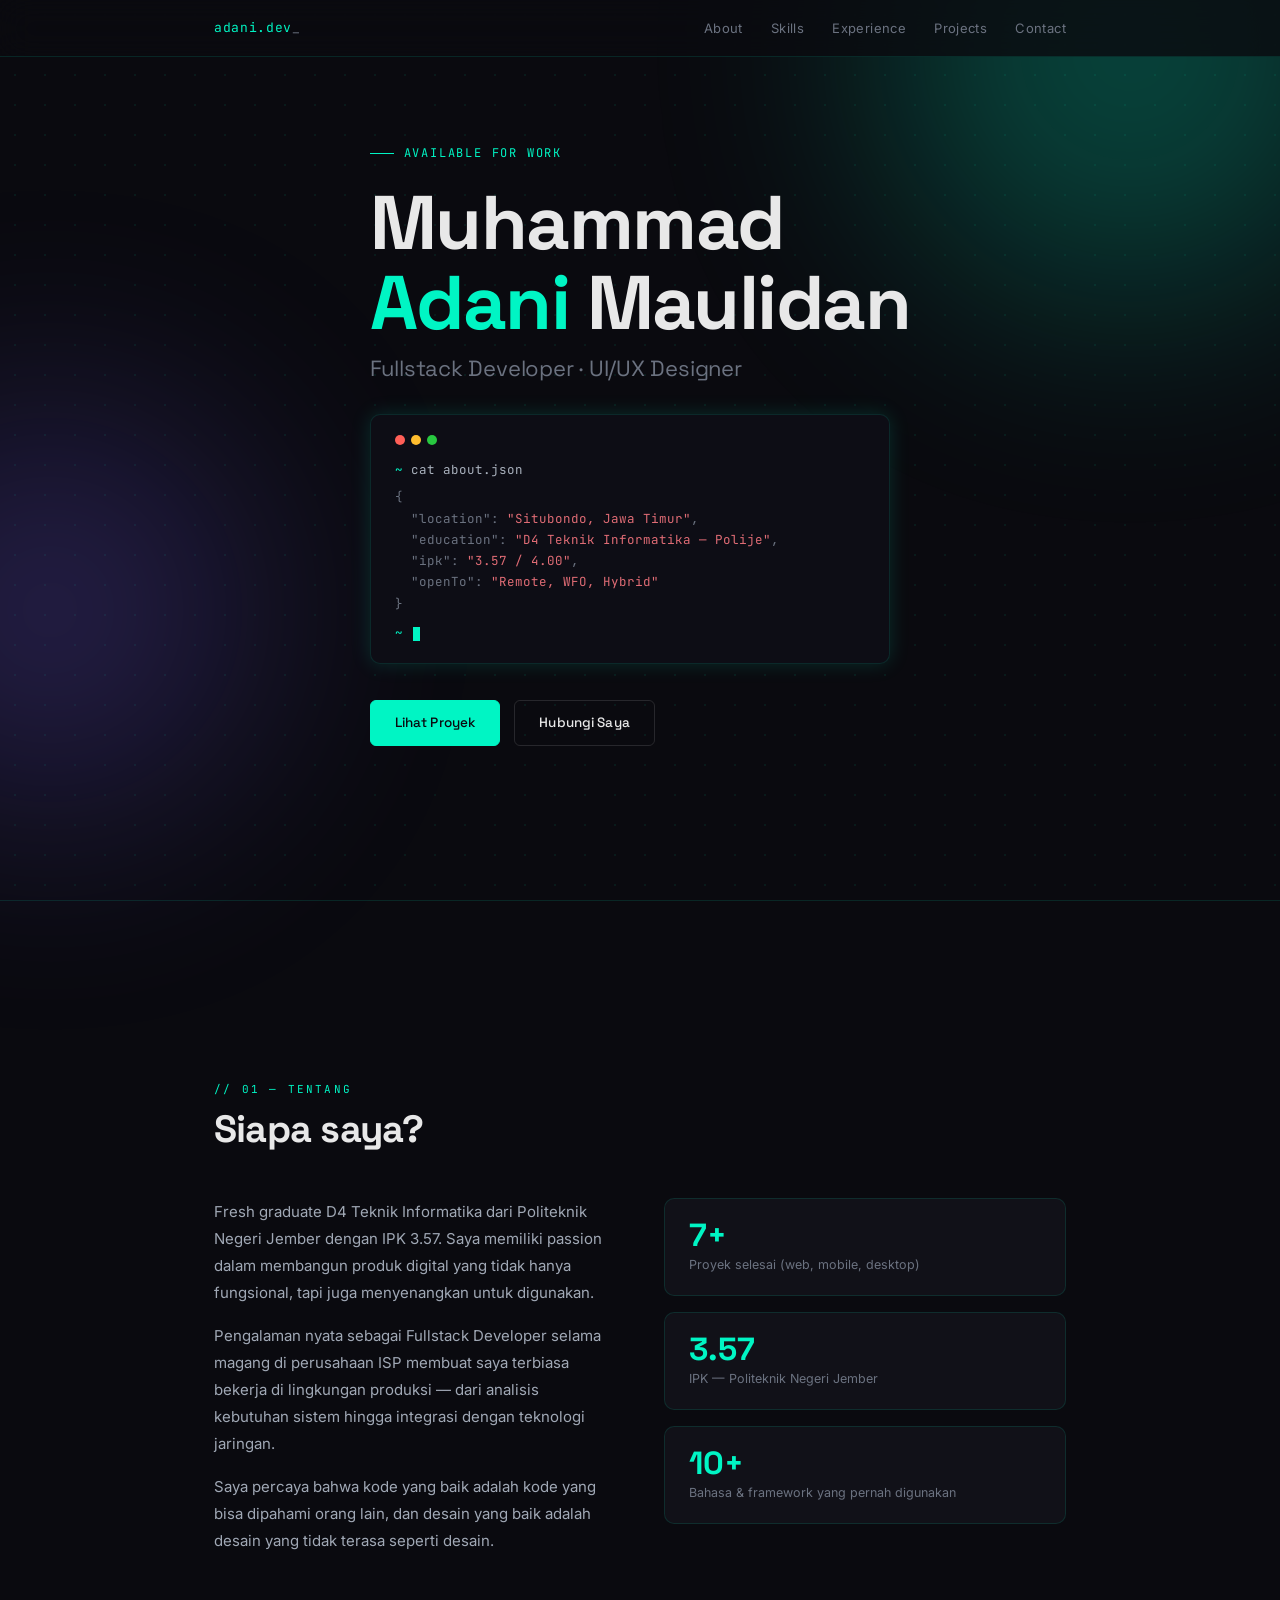
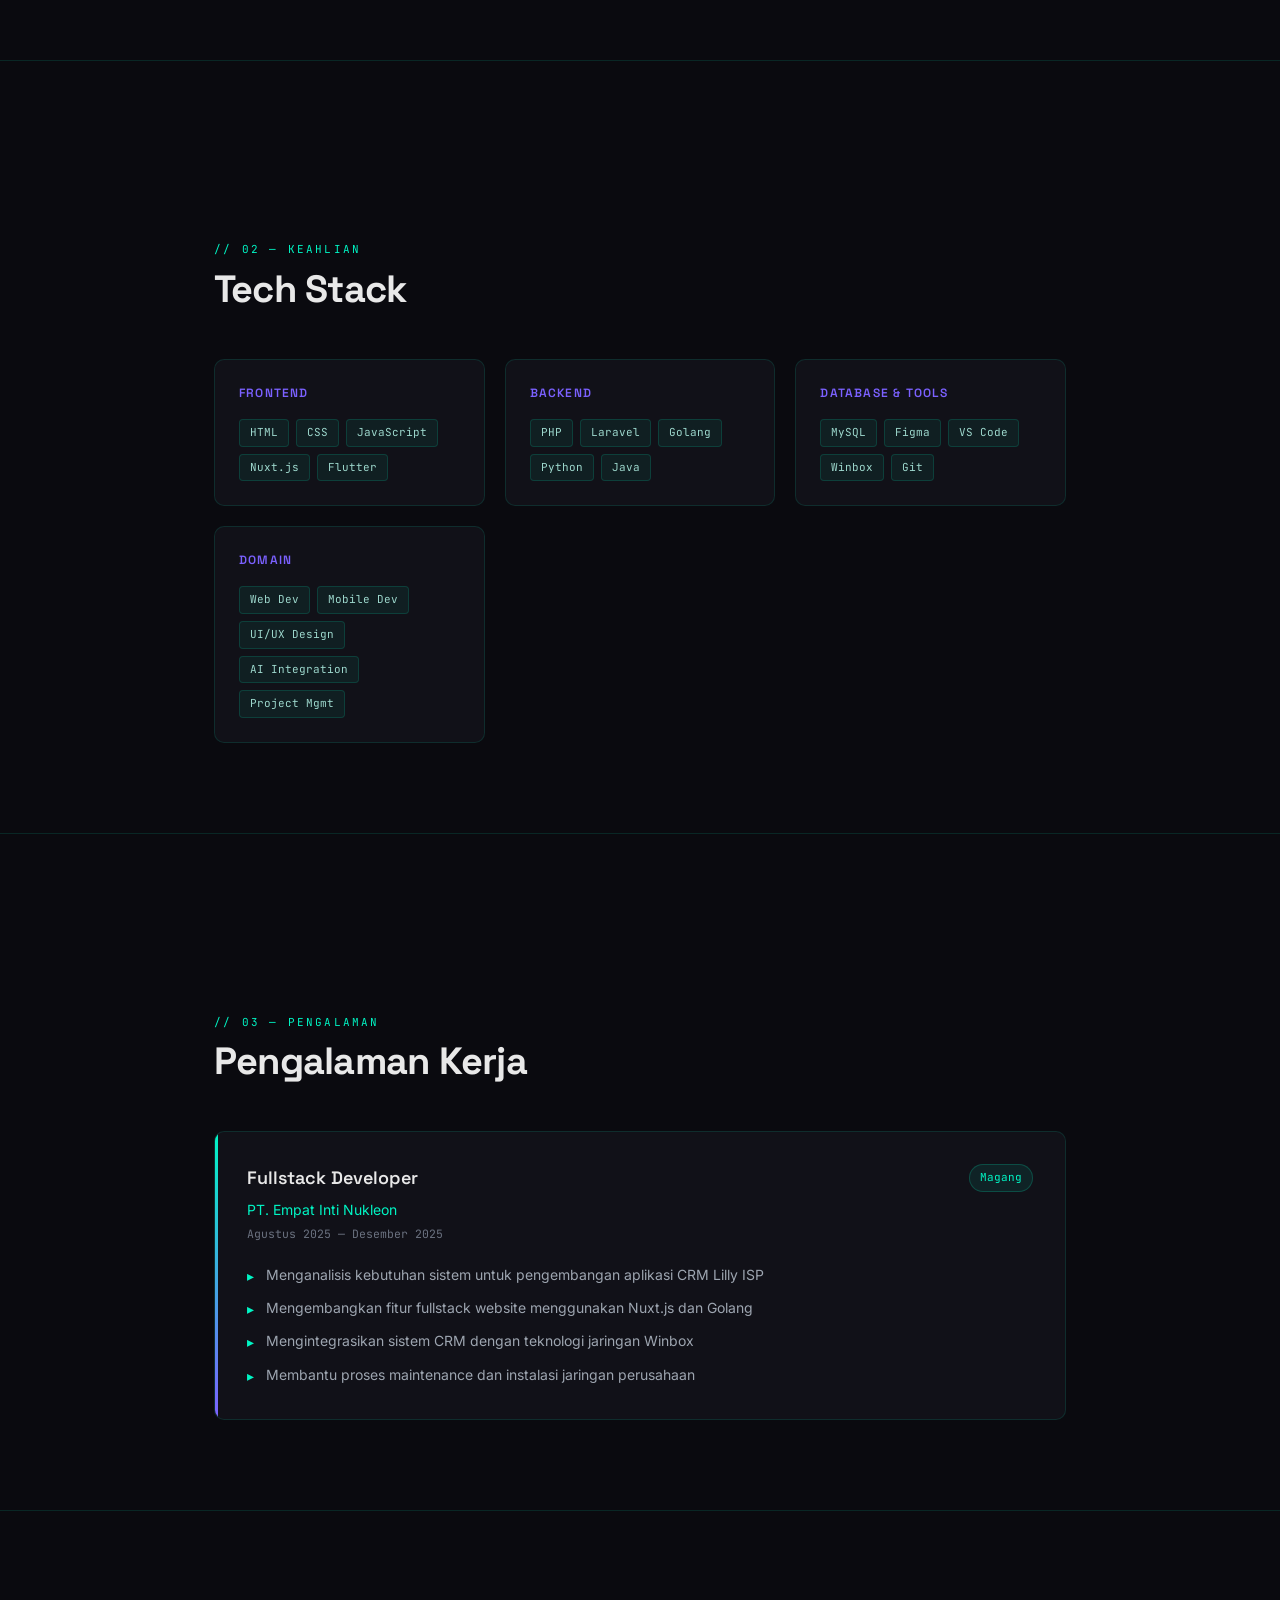
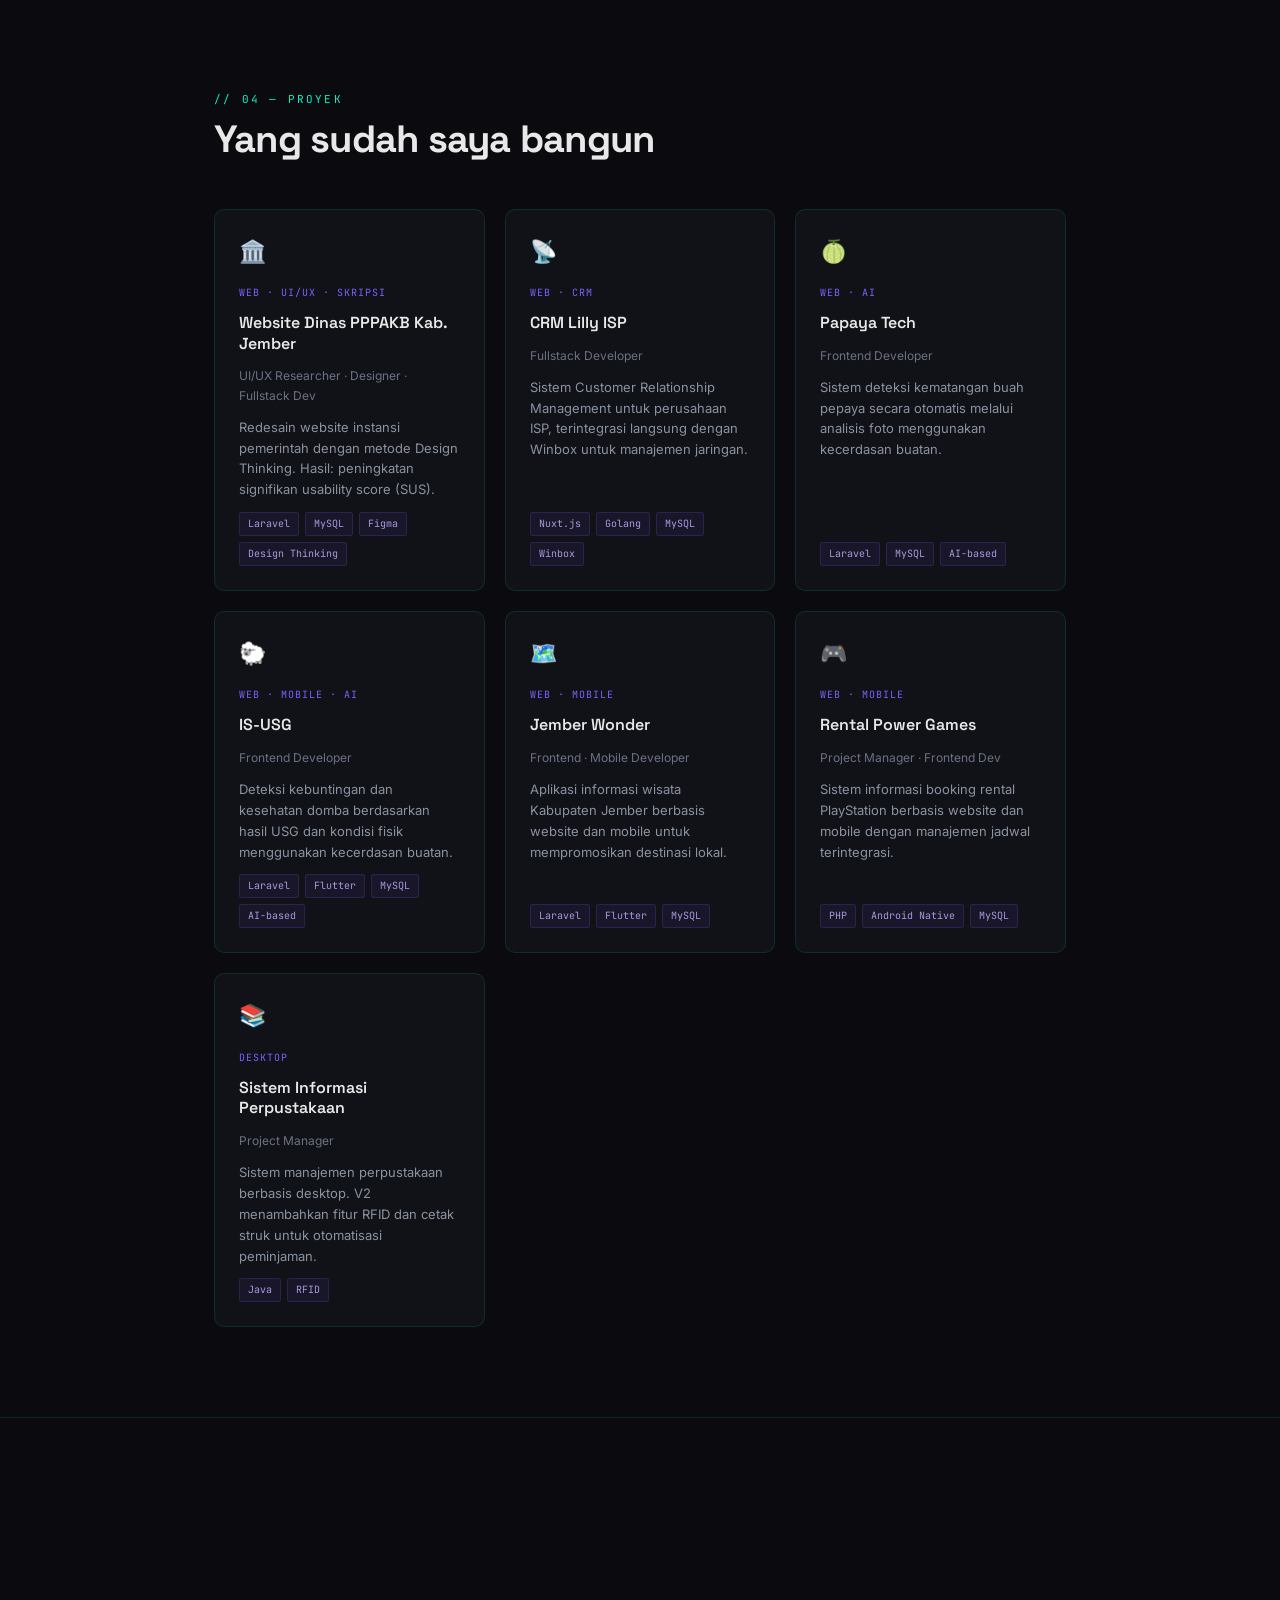
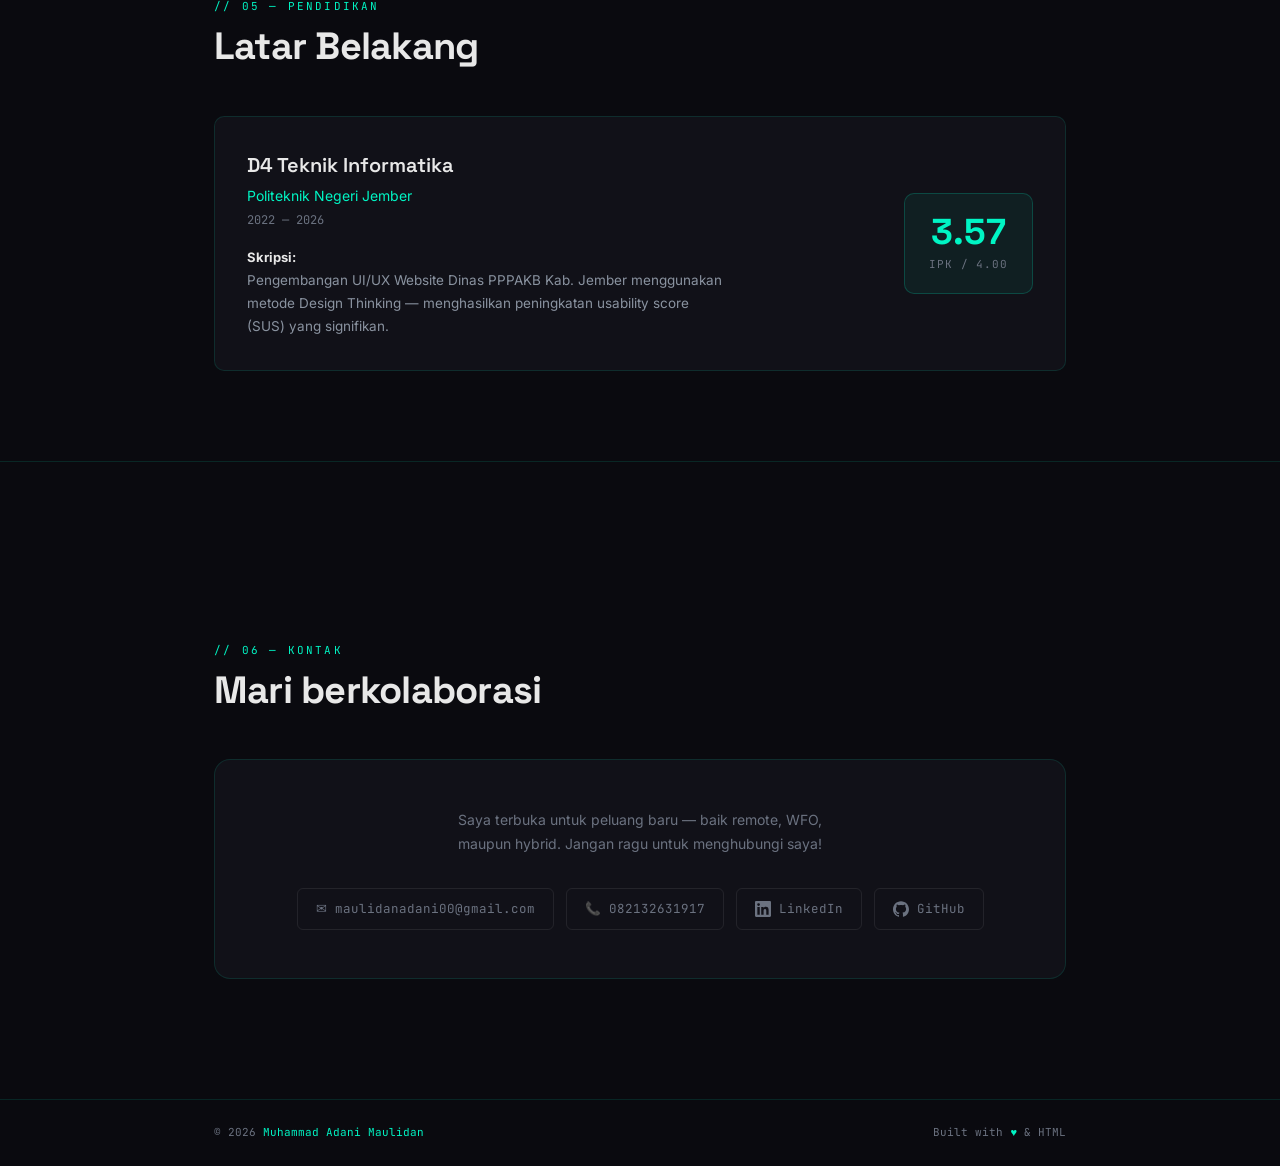
==== index.html @ 25328990 "Rename portfolio-adani.html to index.html for GitHub Pages" ====
<!DOCTYPE html>
<html lang="id">
<head>
<meta charset="UTF-8">
<meta name="viewport" content="width=device-width, initial-scale=1.0">
<title>Muhammad Adani Maulidan — Fullstack Developer</title>
<link href="https://fonts.googleapis.com/css2?family=Space+Grotesk:wght@300;400;500;600;700&family=Inter:wght@300;400;500&family=JetBrains+Mono:wght@400;500&display=swap" rel="stylesheet">
<style>
  *, *::before, *::after { box-sizing: border-box; margin: 0; padding: 0; }

  :root {
    --bg: #0A0A0F;
    --bg-card: #111118;
    --bg-card2: #16161F;
    --teal: #00F5C4;
    --violet: #7B61FF;
    --text: #E8E8E8;
    --muted: #6B7280;
    --border: rgba(0,245,196,0.12);
    --glow: 0 0 20px rgba(0,245,196,0.15);
  }

  html { scroll-behavior: smooth; }

  body {
    background: var(--bg);
    color: var(--text);
    font-family: 'Inter', sans-serif;
    font-size: 15px;
    line-height: 1.6;
    overflow-x: hidden;
  }

  /* ── DOT GRID BACKGROUND ── */
  body::before {
    content: '';
    position: fixed;
    inset: 0;
    background-image: radial-gradient(circle, rgba(0,245,196,0.07) 1px, transparent 1px);
    background-size: 30px 30px;
    pointer-events: none;
    z-index: 0;
  }

  /* ── AMBIENT GLOW ── */
  .ambient {
    position: fixed;
    border-radius: 50%;
    filter: blur(120px);
    pointer-events: none;
    z-index: 0;
    opacity: 0.25;
  }
  .ambient-1 { width: 500px; height: 500px; background: var(--teal); top: -200px; right: -100px; }
  .ambient-2 { width: 400px; height: 400px; background: var(--violet); bottom: 10%; left: -150px; }

  /* ── LAYOUT ── */
  .container { max-width: 900px; margin: 0 auto; padding: 0 24px; position: relative; z-index: 1; }

  /* ── NAV ── */
  nav {
    position: fixed; top: 0; left: 0; right: 0; z-index: 100;
    padding: 16px 0;
    background: rgba(10,10,15,0.8);
    backdrop-filter: blur(16px);
    border-bottom: 1px solid var(--border);
  }
  nav .inner { max-width: 900px; margin: 0 auto; padding: 0 24px; display: flex; justify-content: space-between; align-items: center; }
  .nav-logo { font-family: 'JetBrains Mono', monospace; font-size: 13px; color: var(--teal); letter-spacing: 0.05em; }
  .nav-links { display: flex; gap: 28px; list-style: none; }
  .nav-links a { font-size: 13px; color: var(--muted); text-decoration: none; letter-spacing: 0.03em; transition: color 0.2s; }
  .nav-links a:hover { color: var(--teal); }

  /* ── HERO ── */
  #hero {
    min-height: 100vh;
    display: flex;
    align-items: center;
    padding-top: 80px;
  }
  .hero-content { padding: 60px 0; }
  .hero-eyebrow {
    font-family: 'JetBrains Mono', monospace;
    font-size: 12px;
    color: var(--teal);
    letter-spacing: 0.15em;
    text-transform: uppercase;
    margin-bottom: 20px;
    display: flex;
    align-items: center;
    gap: 10px;
  }
  .hero-eyebrow::before { content: ''; display: block; width: 24px; height: 1px; background: var(--teal); }

  h1 {
    font-family: 'Space Grotesk', sans-serif;
    font-size: clamp(40px, 7vw, 76px);
    font-weight: 700;
    line-height: 1.05;
    letter-spacing: -0.02em;
    margin-bottom: 8px;
  }
  .name-accent { color: var(--teal); }

  .hero-role {
    font-family: 'Space Grotesk', sans-serif;
    font-size: clamp(16px, 3vw, 22px);
    font-weight: 400;
    color: var(--muted);
    margin-bottom: 28px;
    letter-spacing: -0.01em;
  }

  /* Terminal */
  .terminal {
    background: #0D0D15;
    border: 1px solid var(--border);
    border-radius: 10px;
    padding: 20px 24px;
    margin-bottom: 36px;
    max-width: 520px;
    box-shadow: var(--glow);
  }
  .terminal-bar { display: flex; gap: 6px; margin-bottom: 14px; }
  .dot { width: 10px; height: 10px; border-radius: 50%; }
  .dot-r { background: #FF5F57; }
  .dot-y { background: #FFBD2E; }
  .dot-g { background: #28C840; }
  .terminal-line { font-family: 'JetBrains Mono', monospace; font-size: 12.5px; line-height: 1.7; }
  .t-prompt { color: var(--teal); }
  .t-cmd { color: #A9B1BD; }
  .t-out { color: var(--muted); }
  .t-val { color: #E06C75; }
  .cursor {
    display: inline-block; width: 7px; height: 14px;
    background: var(--teal); margin-left: 2px;
    animation: blink 1s step-end infinite;
    vertical-align: middle;
  }
  @keyframes blink { 50% { opacity: 0; } }

  .hero-actions { display: flex; gap: 14px; flex-wrap: wrap; }
  .btn {
    display: inline-flex; align-items: center; gap: 8px;
    padding: 11px 24px;
    border-radius: 6px;
    font-family: 'Space Grotesk', sans-serif;
    font-size: 13.5px;
    font-weight: 500;
    text-decoration: none;
    cursor: pointer;
    transition: all 0.2s;
    letter-spacing: 0.01em;
  }
  .btn-primary {
    background: var(--teal);
    color: #0A0A0F;
    border: 1px solid var(--teal);
  }
  .btn-primary:hover { background: transparent; color: var(--teal); box-shadow: var(--glow); }
  .btn-ghost {
    background: transparent;
    color: var(--text);
    border: 1px solid rgba(255,255,255,0.12);
  }
  .btn-ghost:hover { border-color: var(--teal); color: var(--teal); }

  /* ── SECTION ── */
  section { padding: 90px 0; }
  .section-label {
    font-family: 'JetBrains Mono', monospace;
    font-size: 11px;
    color: var(--teal);
    letter-spacing: 0.2em;
    text-transform: uppercase;
    margin-bottom: 10px;
  }
  h2 {
    font-family: 'Space Grotesk', sans-serif;
    font-size: clamp(26px, 4vw, 38px);
    font-weight: 700;
    letter-spacing: -0.02em;
    margin-bottom: 48px;
    line-height: 1.1;
  }
  .section-divider { width: 100%; height: 1px; background: var(--border); margin-bottom: 90px; }

  /* ── ABOUT ── */
  .about-grid { display: grid; grid-template-columns: 1fr 1fr; gap: 48px; align-items: start; }
  .about-text p { color: #A0A8B5; line-height: 1.8; margin-bottom: 16px; }
  .about-stats { display: flex; flex-direction: column; gap: 16px; }
  .stat-card {
    background: var(--bg-card);
    border: 1px solid var(--border);
    border-radius: 10px;
    padding: 20px 24px;
    transition: border-color 0.2s;
  }
  .stat-card:hover { border-color: rgba(0,245,196,0.3); }
  .stat-num {
    font-family: 'Space Grotesk', sans-serif;
    font-size: 32px;
    font-weight: 700;
    color: var(--teal);
    line-height: 1;
    margin-bottom: 4px;
  }
  .stat-label { font-size: 12.5px; color: var(--muted); }

  /* ── SKILLS ── */
  .skills-grid { display: grid; grid-template-columns: repeat(auto-fit, minmax(200px, 1fr)); gap: 20px; }
  .skill-group {
    background: var(--bg-card);
    border: 1px solid var(--border);
    border-radius: 10px;
    padding: 24px;
    transition: border-color 0.2s, box-shadow 0.2s;
  }
  .skill-group:hover { border-color: rgba(123,97,255,0.4); box-shadow: 0 0 20px rgba(123,97,255,0.08); }
  .skill-group-title {
    font-family: 'Space Grotesk', sans-serif;
    font-size: 12px;
    font-weight: 600;
    color: var(--violet);
    letter-spacing: 0.1em;
    text-transform: uppercase;
    margin-bottom: 16px;
  }
  .skill-tags { display: flex; flex-wrap: wrap; gap: 7px; }
  .tag {
    font-family: 'JetBrains Mono', monospace;
    font-size: 11px;
    padding: 4px 10px;
    border-radius: 4px;
    background: rgba(0,245,196,0.06);
    border: 1px solid rgba(0,245,196,0.15);
    color: #9DD8CD;
    transition: all 0.2s;
  }
  .tag:hover { background: rgba(0,245,196,0.12); border-color: var(--teal); color: var(--teal); }

  /* ── EXPERIENCE ── */
  .exp-card {
    background: var(--bg-card);
    border: 1px solid var(--border);
    border-radius: 10px;
    padding: 32px;
    position: relative;
    overflow: hidden;
    transition: border-color 0.2s;
  }
  .exp-card::before {
    content: '';
    position: absolute;
    left: 0; top: 0; bottom: 0;
    width: 3px;
    background: linear-gradient(to bottom, var(--teal), var(--violet));
    border-radius: 3px 0 0 3px;
  }
  .exp-card:hover { border-color: rgba(0,245,196,0.25); }
  .exp-header { display: flex; justify-content: space-between; align-items: flex-start; margin-bottom: 6px; flex-wrap: wrap; gap: 10px; }
  .exp-title { font-family: 'Space Grotesk', sans-serif; font-size: 18px; font-weight: 600; }
  .exp-badge {
    font-family: 'JetBrains Mono', monospace;
    font-size: 11px;
    padding: 4px 10px;
    border-radius: 20px;
    background: rgba(0,245,196,0.08);
    border: 1px solid rgba(0,245,196,0.2);
    color: var(--teal);
  }
  .exp-company { font-size: 14px; color: var(--teal); margin-bottom: 4px; }
  .exp-date { font-family: 'JetBrains Mono', monospace; font-size: 11.5px; color: var(--muted); margin-bottom: 20px; }
  .exp-list { list-style: none; display: flex; flex-direction: column; gap: 10px; }
  .exp-list li { display: flex; gap: 12px; color: #9DA5B0; font-size: 14px; }
  .exp-list li::before { content: '▸'; color: var(--teal); flex-shrink: 0; margin-top: 1px; }

  /* ── PROJECTS ── */
  .projects-grid { display: grid; grid-template-columns: repeat(auto-fill, minmax(260px, 1fr)); gap: 20px; }
  .project-card {
    background: var(--bg-card);
    border: 1px solid var(--border);
    border-radius: 10px;
    padding: 24px;
    display: flex;
    flex-direction: column;
    gap: 12px;
    transition: all 0.25s;
    position: relative;
    overflow: hidden;
  }
  .project-card::after {
    content: '';
    position: absolute;
    inset: 0;
    background: linear-gradient(135deg, rgba(0,245,196,0.04), transparent);
    opacity: 0;
    transition: opacity 0.25s;
  }
  .project-card:hover { border-color: rgba(0,245,196,0.3); transform: translateY(-3px); box-shadow: 0 12px 32px rgba(0,0,0,0.4); }
  .project-card:hover::after { opacity: 1; }
  .project-icon { font-size: 22px; margin-bottom: 4px; }
  .project-type {
    font-family: 'JetBrains Mono', monospace;
    font-size: 10px;
    color: var(--violet);
    text-transform: uppercase;
    letter-spacing: 0.1em;
  }
  .project-name {
    font-family: 'Space Grotesk', sans-serif;
    font-size: 16px;
    font-weight: 600;
    line-height: 1.3;
  }
  .project-role { font-size: 12px; color: var(--muted); }
  .project-desc { font-size: 13px; color: #8A93A0; line-height: 1.6; flex: 1; }
  .project-stack { display: flex; flex-wrap: wrap; gap: 6px; }
  .stack-pill {
    font-family: 'JetBrains Mono', monospace;
    font-size: 10px;
    padding: 3px 8px;
    border-radius: 3px;
    background: rgba(123,97,255,0.08);
    border: 1px solid rgba(123,97,255,0.18);
    color: #A89BDB;
  }

  /* ── EDUCATION ── */
  .edu-card {
    background: var(--bg-card);
    border: 1px solid var(--border);
    border-radius: 10px;
    padding: 32px;
    display: grid;
    grid-template-columns: 1fr auto;
    gap: 20px;
    align-items: center;
  }
  .edu-degree { font-family: 'Space Grotesk', sans-serif; font-size: 20px; font-weight: 600; margin-bottom: 4px; }
  .edu-school { font-size: 14px; color: var(--teal); margin-bottom: 4px; }
  .edu-year { font-family: 'JetBrains Mono', monospace; font-size: 12px; color: var(--muted); margin-bottom: 16px; }
  .edu-thesis { font-size: 13.5px; color: #8A93A0; line-height: 1.7; max-width: 480px; }
  .edu-gpa {
    text-align: center;
    background: rgba(0,245,196,0.06);
    border: 1px solid rgba(0,245,196,0.2);
    border-radius: 10px;
    padding: 20px 24px;
  }
  .gpa-num { font-family: 'Space Grotesk', sans-serif; font-size: 36px; font-weight: 700; color: var(--teal); line-height: 1; }
  .gpa-label { font-family: 'JetBrains Mono', monospace; font-size: 11px; color: var(--muted); margin-top: 6px; letter-spacing: 0.08em; }

  /* ── CONTACT ── */
  #contact { padding-bottom: 120px; }
  .contact-wrap {
    background: var(--bg-card);
    border: 1px solid var(--border);
    border-radius: 16px;
    padding: 48px;
    text-align: center;
    position: relative;
    overflow: hidden;
  }
  .contact-wrap::before {
    content: '';
    position: absolute;
    top: -1px; left: 50%; transform: translateX(-50%);
    width: 200px; height: 1px;
    background: linear-gradient(90deg, transparent, var(--teal), transparent);
  }
  .contact-tagline { font-size: 14px; color: var(--muted); margin-bottom: 32px; max-width: 400px; margin-left: auto; margin-right: auto; line-height: 1.7; }
  .contact-links { display: flex; justify-content: center; flex-wrap: wrap; gap: 12px; }
  .contact-link {
    display: inline-flex; align-items: center; gap: 8px;
    font-family: 'JetBrains Mono', monospace;
    font-size: 12.5px;
    color: var(--muted);
    text-decoration: none;
    padding: 10px 18px;
    border: 1px solid rgba(255,255,255,0.08);
    border-radius: 6px;
    transition: all 0.2s;
  }
  .contact-link:hover { color: var(--teal); border-color: var(--teal); background: rgba(0,245,196,0.05); }

  /* ── FOOTER ── */
  footer {
    border-top: 1px solid var(--border);
    padding: 24px 0;
    position: relative; z-index: 1;
  }
  footer .inner { max-width: 900px; margin: 0 auto; padding: 0 24px; display: flex; justify-content: space-between; align-items: center; flex-wrap: wrap; gap: 10px; }
  footer span { font-family: 'JetBrains Mono', monospace; font-size: 11px; color: var(--muted); }
  footer .ft-teal { color: var(--teal); }

  /* ── SCROLL REVEAL ── */
  .reveal { opacity: 0; transform: translateY(24px); transition: opacity 0.6s ease, transform 0.6s ease; }
  .reveal.visible { opacity: 1; transform: none; }

  /* ── RESPONSIVE ── */
  @media (max-width: 640px) {
    .about-grid { grid-template-columns: 1fr; }
    .edu-card { grid-template-columns: 1fr; }
    .edu-gpa { width: fit-content; }
    nav .inner { gap: 16px; }
    .nav-links { gap: 16px; }
    .contact-wrap { padding: 32px 20px; }
  }

  @media (prefers-reduced-motion: reduce) {
    *, *::before, *::after { animation: none !important; transition: none !important; }
  }
</style>
</head>
<body>

<div class="ambient ambient-1"></div>
<div class="ambient ambient-2"></div>

<!-- NAV -->
<nav>
  <div class="inner">
    <span class="nav-logo">adani.dev<span style="color:var(--muted)">_</span></span>
    <ul class="nav-links">
      <li><a href="#about">About</a></li>
      <li><a href="#skills">Skills</a></li>
      <li><a href="#experience">Experience</a></li>
      <li><a href="#projects">Projects</a></li>
      <li><a href="#contact">Contact</a></li>
    </ul>
  </div>
</nav>

<!-- HERO -->
<section id="hero">
  <div class="container">
    <div class="hero-content">
      <div class="hero-eyebrow">Available for work</div>
      <h1>Muhammad<br><span class="name-accent">Adani</span> Maulidan</h1>
      <p class="hero-role">Fullstack Developer · UI/UX Designer</p>

      <div class="terminal">
        <div class="terminal-bar">
          <div class="dot dot-r"></div>
          <div class="dot dot-y"></div>
          <div class="dot dot-g"></div>
        </div>
        <div class="terminal-line">
          <span class="t-prompt">~</span> <span class="t-cmd">cat about.json</span>
        </div>
        <div class="terminal-line" style="margin-top:6px">
          <span class="t-out">{</span>
        </div>
        <div class="terminal-line" style="padding-left:16px">
          <span class="t-out">"location":</span> <span class="t-val">"Situbondo, Jawa Timur"</span><span class="t-out">,</span>
        </div>
        <div class="terminal-line" style="padding-left:16px">
          <span class="t-out">"education":</span> <span class="t-val">"D4 Teknik Informatika — Polije"</span><span class="t-out">,</span>
        </div>
        <div class="terminal-line" style="padding-left:16px">
          <span class="t-out">"ipk":</span> <span class="t-val">"3.57 / 4.00"</span><span class="t-out">,</span>
        </div>
        <div class="terminal-line" style="padding-left:16px">
          <span class="t-out">"openTo":</span> <span class="t-val">"Remote, WFO, Hybrid"</span>
        </div>
        <div class="terminal-line">
          <span class="t-out">}</span>
        </div>
        <div class="terminal-line" style="margin-top:8px">
          <span class="t-prompt">~</span> <span class="cursor"></span>
        </div>
      </div>

      <div class="hero-actions">
        <a href="#projects" class="btn btn-primary">Lihat Proyek</a>
        <a href="#contact" class="btn btn-ghost">Hubungi Saya</a>
      </div>
    </div>
  </div>
</section>

<div class="section-divider"></div>

<!-- ABOUT -->
<section id="about">
  <div class="container">
    <div class="reveal">
      <div class="section-label">// 01 — Tentang</div>
      <h2>Siapa saya?</h2>
    </div>
    <div class="about-grid reveal">
      <div class="about-text">
        <p>Fresh graduate D4 Teknik Informatika dari Politeknik Negeri Jember dengan IPK 3.57. Saya memiliki passion dalam membangun produk digital yang tidak hanya fungsional, tapi juga menyenangkan untuk digunakan.</p>
        <p>Pengalaman nyata sebagai Fullstack Developer selama magang di perusahaan ISP membuat saya terbiasa bekerja di lingkungan produksi — dari analisis kebutuhan sistem hingga integrasi dengan teknologi jaringan.</p>
        <p>Saya percaya bahwa kode yang baik adalah kode yang bisa dipahami orang lain, dan desain yang baik adalah desain yang tidak terasa seperti desain.</p>
      </div>
      <div class="about-stats">
        <div class="stat-card">
          <div class="stat-num">7+</div>
          <div class="stat-label">Proyek selesai (web, mobile, desktop)</div>
        </div>
        <div class="stat-card">
          <div class="stat-num">3.57</div>
          <div class="stat-label">IPK — Politeknik Negeri Jember</div>
        </div>
        <div class="stat-card">
          <div class="stat-num">10+</div>
          <div class="stat-label">Bahasa & framework yang pernah digunakan</div>
        </div>
      </div>
    </div>
  </div>
</section>

<div class="section-divider"></div>

<!-- SKILLS -->
<section id="skills">
  <div class="container">
    <div class="reveal">
      <div class="section-label">// 02 — Keahlian</div>
      <h2>Tech Stack</h2>
    </div>
    <div class="skills-grid reveal">
      <div class="skill-group">
        <div class="skill-group-title">Frontend</div>
        <div class="skill-tags">
          <span class="tag">HTML</span>
          <span class="tag">CSS</span>
          <span class="tag">JavaScript</span>
          <span class="tag">Nuxt.js</span>
          <span class="tag">Flutter</span>
        </div>
      </div>
      <div class="skill-group">
        <div class="skill-group-title">Backend</div>
        <div class="skill-tags">
          <span class="tag">PHP</span>
          <span class="tag">Laravel</span>
          <span class="tag">Golang</span>
          <span class="tag">Python</span>
          <span class="tag">Java</span>
        </div>
      </div>
      <div class="skill-group">
        <div class="skill-group-title">Database & Tools</div>
        <div class="skill-tags">
          <span class="tag">MySQL</span>
          <span class="tag">Figma</span>
          <span class="tag">VS Code</span>
          <span class="tag">Winbox</span>
          <span class="tag">Git</span>
        </div>
      </div>
      <div class="skill-group">
        <div class="skill-group-title">Domain</div>
        <div class="skill-tags">
          <span class="tag">Web Dev</span>
          <span class="tag">Mobile Dev</span>
          <span class="tag">UI/UX Design</span>
          <span class="tag">AI Integration</span>
          <span class="tag">Project Mgmt</span>
        </div>
      </div>
    </div>
  </div>
</section>

<div class="section-divider"></div>

<!-- EXPERIENCE -->
<section id="experience">
  <div class="container">
    <div class="reveal">
      <div class="section-label">// 03 — Pengalaman</div>
      <h2>Pengalaman Kerja</h2>
    </div>
    <div class="reveal">
      <div class="exp-card">
        <div class="exp-header">
          <div class="exp-title">Fullstack Developer</div>
          <span class="exp-badge">Magang</span>
        </div>
        <div class="exp-company">PT. Empat Inti Nukleon</div>
        <div class="exp-date">Agustus 2025 — Desember 2025</div>
        <ul class="exp-list">
          <li>Menganalisis kebutuhan sistem untuk pengembangan aplikasi CRM Lilly ISP</li>
          <li>Mengembangkan fitur fullstack website menggunakan Nuxt.js dan Golang</li>
          <li>Mengintegrasikan sistem CRM dengan teknologi jaringan Winbox</li>
          <li>Membantu proses maintenance dan instalasi jaringan perusahaan</li>
        </ul>
      </div>
    </div>
  </div>
</section>

<div class="section-divider"></div>

<!-- PROJECTS -->
<section id="projects">
  <div class="container">
    <div class="reveal">
      <div class="section-label">// 04 — Proyek</div>
      <h2>Yang sudah saya bangun</h2>
    </div>
    <div class="projects-grid">

      <div class="project-card reveal">
        <div class="project-icon">🏛️</div>
        <div class="project-type">Web · UI/UX · Skripsi</div>
        <div class="project-name">Website Dinas PPPAKB Kab. Jember</div>
        <div class="project-role">UI/UX Researcher · Designer · Fullstack Dev</div>
        <div class="project-desc">Redesain website instansi pemerintah dengan metode Design Thinking. Hasil: peningkatan signifikan usability score (SUS).</div>
        <div class="project-stack">
          <span class="stack-pill">Laravel</span>
          <span class="stack-pill">MySQL</span>
          <span class="stack-pill">Figma</span>
          <span class="stack-pill">Design Thinking</span>
        </div>
      </div>

      <div class="project-card reveal">
        <div class="project-icon">📡</div>
        <div class="project-type">Web · CRM</div>
        <div class="project-name">CRM Lilly ISP</div>
        <div class="project-role">Fullstack Developer</div>
        <div class="project-desc">Sistem Customer Relationship Management untuk perusahaan ISP, terintegrasi langsung dengan Winbox untuk manajemen jaringan.</div>
        <div class="project-stack">
          <span class="stack-pill">Nuxt.js</span>
          <span class="stack-pill">Golang</span>
          <span class="stack-pill">MySQL</span>
          <span class="stack-pill">Winbox</span>
        </div>
      </div>

      <div class="project-card reveal">
        <div class="project-icon">🍈</div>
        <div class="project-type">Web · AI</div>
        <div class="project-name">Papaya Tech</div>
        <div class="project-role">Frontend Developer</div>
        <div class="project-desc">Sistem deteksi kematangan buah pepaya secara otomatis melalui analisis foto menggunakan kecerdasan buatan.</div>
        <div class="project-stack">
          <span class="stack-pill">Laravel</span>
          <span class="stack-pill">MySQL</span>
          <span class="stack-pill">AI-based</span>
        </div>
      </div>

      <div class="project-card reveal">
        <div class="project-icon">🐑</div>
        <div class="project-type">Web · Mobile · AI</div>
        <div class="project-name">IS-USG</div>
        <div class="project-role">Frontend Developer</div>
        <div class="project-desc">Deteksi kebuntingan dan kesehatan domba berdasarkan hasil USG dan kondisi fisik menggunakan kecerdasan buatan.</div>
        <div class="project-stack">
          <span class="stack-pill">Laravel</span>
          <span class="stack-pill">Flutter</span>
          <span class="stack-pill">MySQL</span>
          <span class="stack-pill">AI-based</span>
        </div>
      </div>

      <div class="project-card reveal">
        <div class="project-icon">🗺️</div>
        <div class="project-type">Web · Mobile</div>
        <div class="project-name">Jember Wonder</div>
        <div class="project-role">Frontend · Mobile Developer</div>
        <div class="project-desc">Aplikasi informasi wisata Kabupaten Jember berbasis website dan mobile untuk mempromosikan destinasi lokal.</div>
        <div class="project-stack">
          <span class="stack-pill">Laravel</span>
          <span class="stack-pill">Flutter</span>
          <span class="stack-pill">MySQL</span>
        </div>
      </div>

      <div class="project-card reveal">
        <div class="project-icon">🎮</div>
        <div class="project-type">Web · Mobile</div>
        <div class="project-name">Rental Power Games</div>
        <div class="project-role">Project Manager · Frontend Dev</div>
        <div class="project-desc">Sistem informasi booking rental PlayStation berbasis website dan mobile dengan manajemen jadwal terintegrasi.</div>
        <div class="project-stack">
          <span class="stack-pill">PHP</span>
          <span class="stack-pill">Android Native</span>
          <span class="stack-pill">MySQL</span>
        </div>
      </div>

      <div class="project-card reveal">
        <div class="project-icon">📚</div>
        <div class="project-type">Desktop</div>
        <div class="project-name">Sistem Informasi Perpustakaan</div>
        <div class="project-role">Project Manager</div>
        <div class="project-desc">Sistem manajemen perpustakaan berbasis desktop. V2 menambahkan fitur RFID dan cetak struk untuk otomatisasi peminjaman.</div>
        <div class="project-stack">
          <span class="stack-pill">Java</span>
          <span class="stack-pill">RFID</span>
        </div>
      </div>

    </div>
  </div>
</section>

<div class="section-divider"></div>

<!-- EDUCATION -->
<section id="education">
  <div class="container">
    <div class="reveal">
      <div class="section-label">// 05 — Pendidikan</div>
      <h2>Latar Belakang</h2>
    </div>
    <div class="edu-card reveal">
      <div>
        <div class="edu-degree">D4 Teknik Informatika</div>
        <div class="edu-school">Politeknik Negeri Jember</div>
        <div class="edu-year">2022 — 2026</div>
        <div class="edu-thesis">
          <strong style="color:var(--text);font-size:13px;">Skripsi:</strong><br>
          Pengembangan UI/UX Website Dinas PPPAKB Kab. Jember menggunakan metode Design Thinking — menghasilkan peningkatan usability score (SUS) yang signifikan.
        </div>
      </div>
      <div class="edu-gpa">
        <div class="gpa-num">3.57</div>
        <div class="gpa-label">IPK / 4.00</div>
      </div>
    </div>
  </div>
</section>

<div class="section-divider"></div>

<!-- CONTACT -->
<section id="contact">
  <div class="container">
    <div class="reveal">
      <div class="section-label">// 06 — Kontak</div>
      <h2>Mari berkolaborasi</h2>
    </div>
    <div class="contact-wrap reveal">
      <p class="contact-tagline">Saya terbuka untuk peluang baru — baik remote, WFO, maupun hybrid. Jangan ragu untuk menghubungi saya!</p>
      <div class="contact-links">
        <a href="mailto:maulidanadani00@gmail.com" class="contact-link">
          <span>✉</span> maulidanadani00@gmail.com
        </a>
        <a href="tel:082132631917" class="contact-link">
          <span>📞</span> 082132631917
        </a>
        <a href="https://linkedin.com/in/muhammad-adani-maulidan-51a24a3b9" target="_blank" class="contact-link">
          <svg width="16" height="16" viewBox="0 0 24 24" fill="currentColor"><path d="M20.447 20.452h-3.554v-5.569c0-1.328-.027-3.037-1.852-3.037-1.853 0-2.136 1.445-2.136 2.939v5.667H9.351V9h3.414v1.561h.046c.477-.9 1.637-1.85 3.37-1.85 3.601 0 4.267 2.37 4.267 5.455v6.286zM5.337 7.433a2.062 2.062 0 01-2.063-2.065 2.064 2.064 0 112.063 2.065zm1.782 13.019H3.555V9h3.564v11.452zM22.225 0H1.771C.792 0 0 .774 0 1.729v20.542C0 23.227.792 24 1.771 24h20.451C23.2 24 24 23.227 24 22.271V1.729C24 .774 23.2 0 22.222 0h.003z"/></svg> LinkedIn
        </a>
        <a href="https://github.com/AdaniMaulidan" target="_blank" class="contact-link">
          <svg width="16" height="16" viewBox="0 0 24 24" fill="currentColor"><path d="M12 .297c-6.63 0-12 5.373-12 12 0 5.303 3.438 9.8 8.205 11.385.6.113.82-.258.82-.577 0-.285-.01-1.04-.015-2.04-3.338.724-4.042-1.61-4.042-1.61C4.422 18.07 3.633 17.7 3.633 17.7c-1.087-.744.084-.729.084-.729 1.205.084 1.838 1.236 1.838 1.236 1.07 1.835 2.809 1.305 3.495.998.108-.776.417-1.305.76-1.605-2.665-.3-5.466-1.332-5.466-5.93 0-1.31.465-2.38 1.235-3.22-.135-.303-.54-1.523.105-3.176 0 0 1.005-.322 3.3 1.23.96-.267 1.98-.399 3-.405 1.02.006 2.04.138 3 .405 2.28-1.552 3.285-1.23 3.285-1.23.645 1.653.24 2.873.12 3.176.765.84 1.23 1.91 1.23 3.22 0 4.61-2.805 5.625-5.475 5.92.42.36.81 1.096.81 2.22 0 1.606-.015 2.896-.015 3.286 0 .315.21.69.825.57C20.565 22.092 24 17.592 24 12.297c0-6.627-5.373-12-12-12"/></svg> GitHub
        </a>
      </div>
    </div>
  </div>
</section>

<!-- FOOTER -->
<footer>
  <div class="inner">
    <span>© 2026 <span class="ft-teal">Muhammad Adani Maulidan</span></span>
    <span>Built with <span class="ft-teal">♥</span> &amp; HTML</span>
  </div>
</footer>

<script>
  // Scroll reveal
  const reveals = document.querySelectorAll('.reveal');
  const observer = new IntersectionObserver((entries) => {
    entries.forEach(e => {
      if (e.isIntersecting) { e.target.classList.add('visible'); }
    });
  }, { threshold: 0.1, rootMargin: '0px 0px -40px 0px' });
  reveals.forEach(el => observer.observe(el));

  // Stagger project cards
  document.querySelectorAll('.project-card').forEach((card, i) => {
    card.style.transitionDelay = `${i * 60}ms`;
  });

  // Mouse-tracked ambient glow
  document.addEventListener('mousemove', (e) => {
    const a1 = document.querySelector('.ambient-1');
    const a2 = document.querySelector('.ambient-2');
    const x = e.clientX / window.innerWidth;
    const y = e.clientY / window.innerHeight;
    a1.style.transform = `translate(${x * 30}px, ${y * 30}px)`;
    a2.style.transform = `translate(${-x * 20}px, ${-y * 20}px)`;
  });
</script>
</body>
</html>
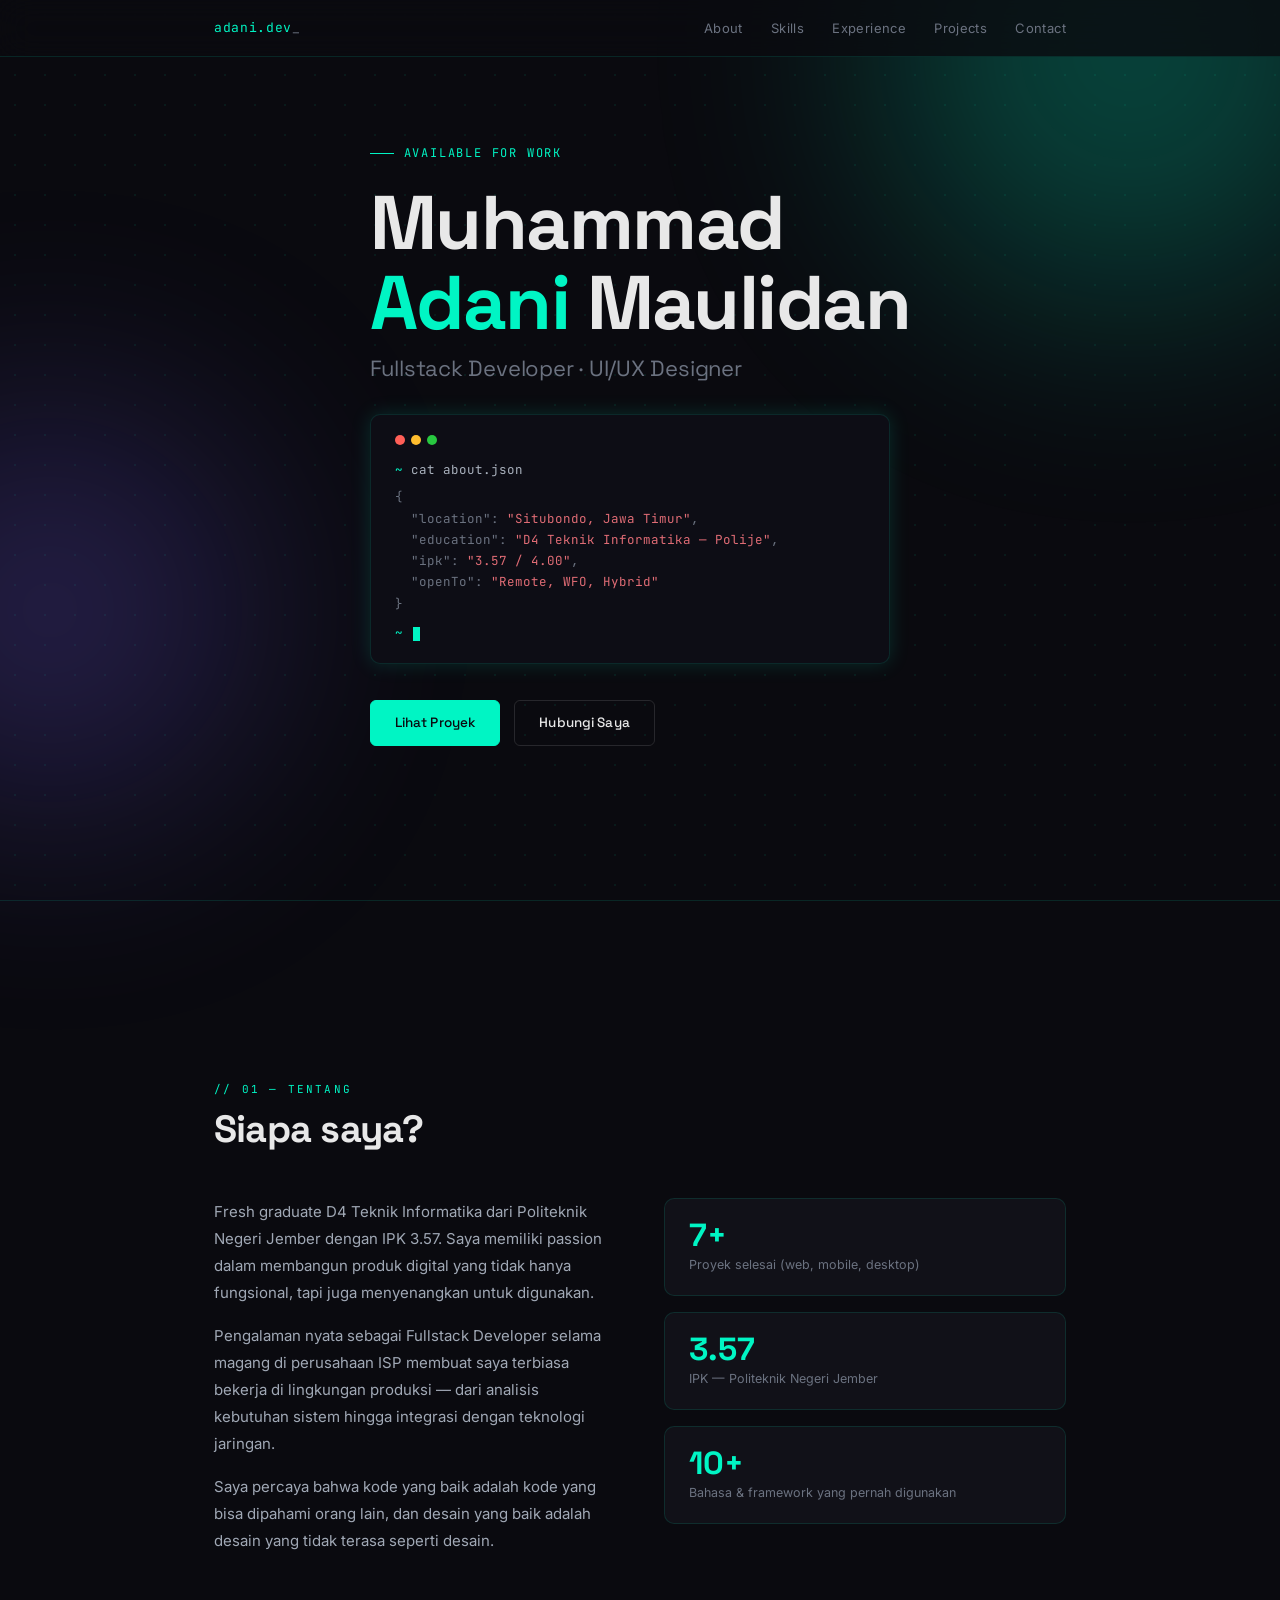
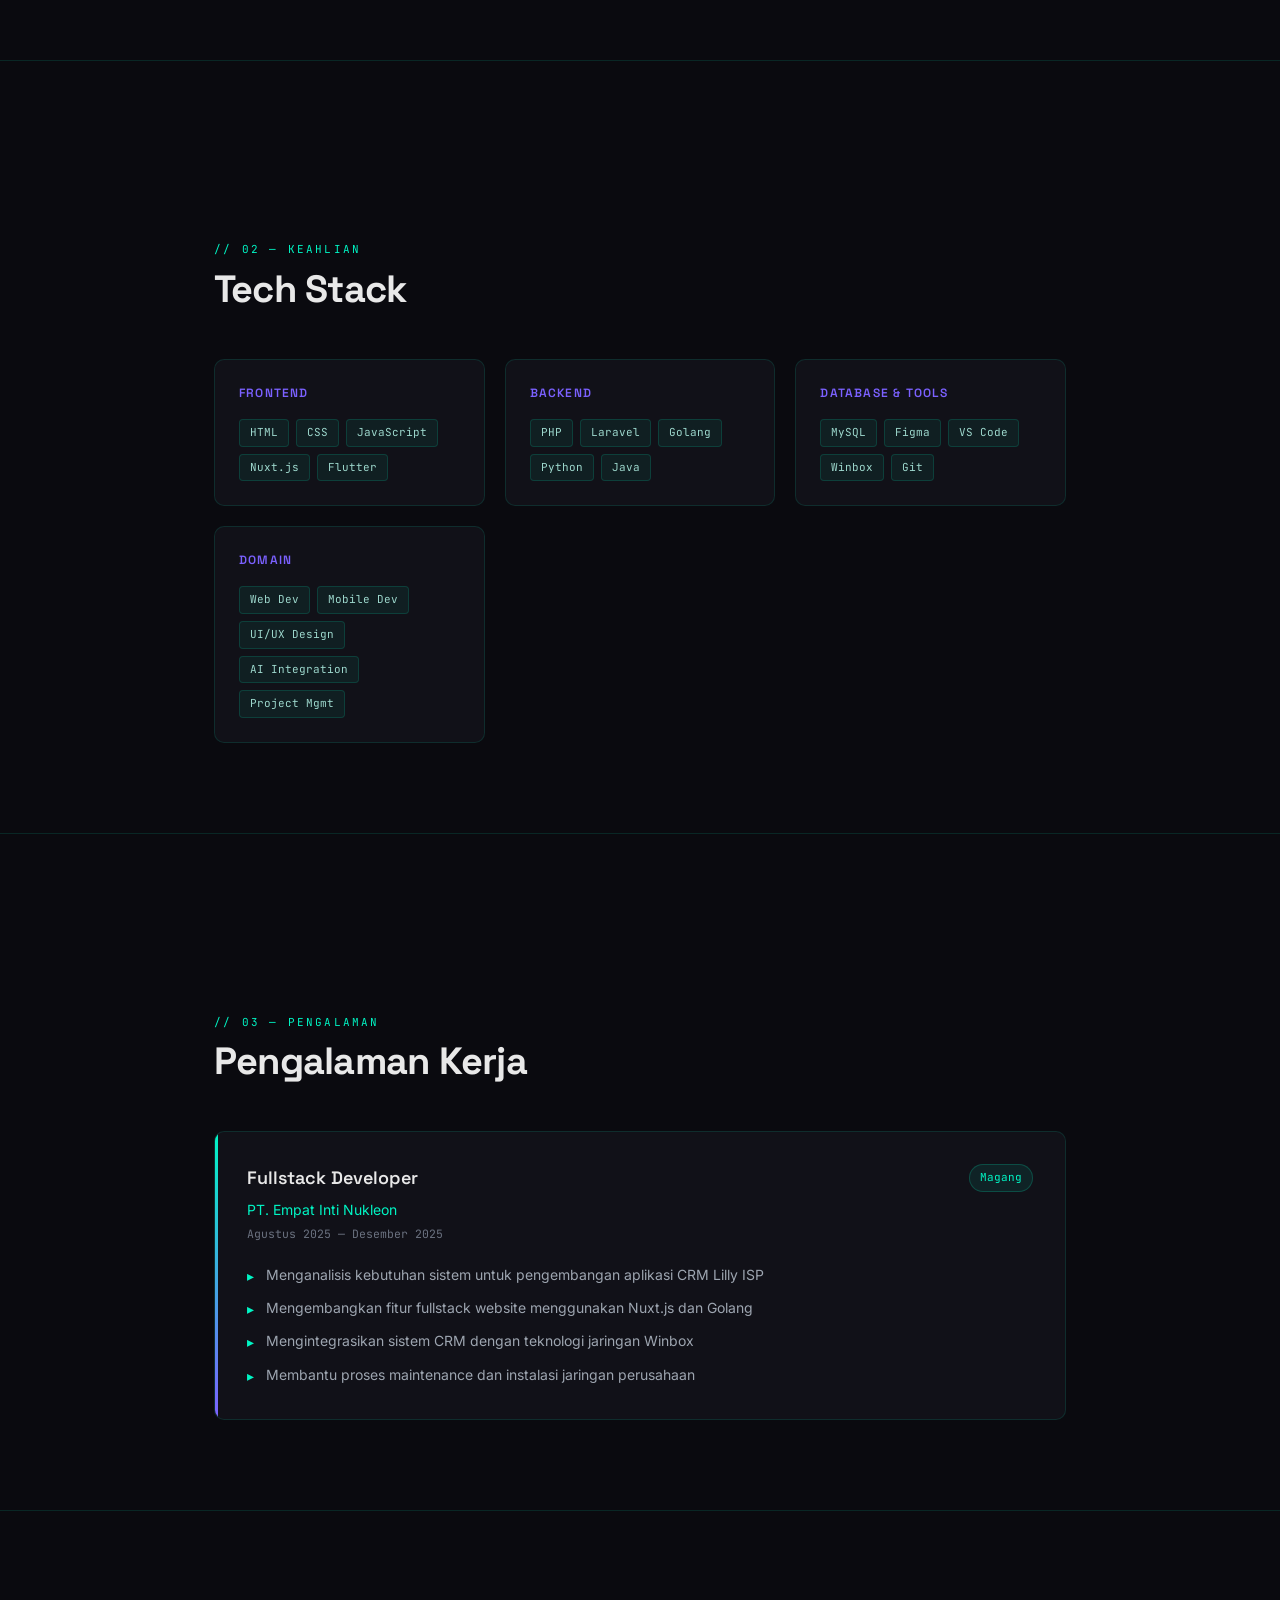
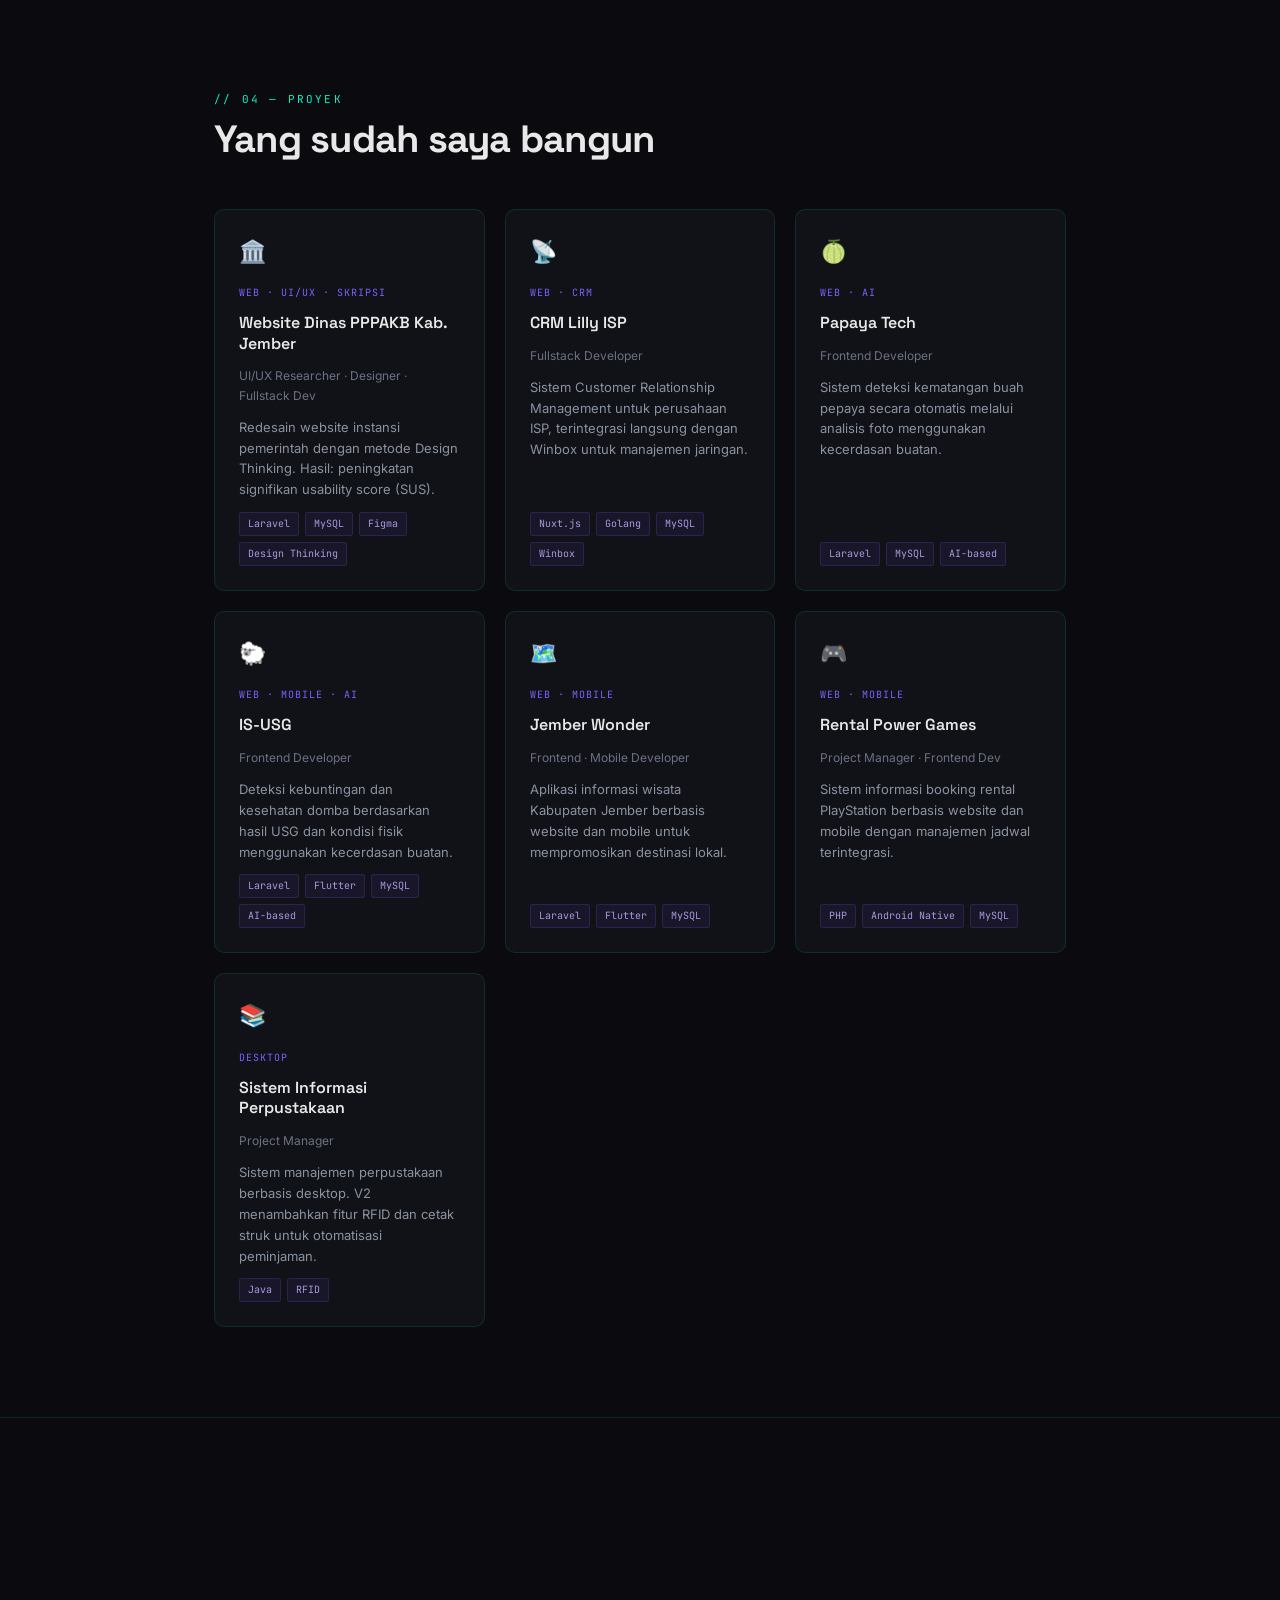
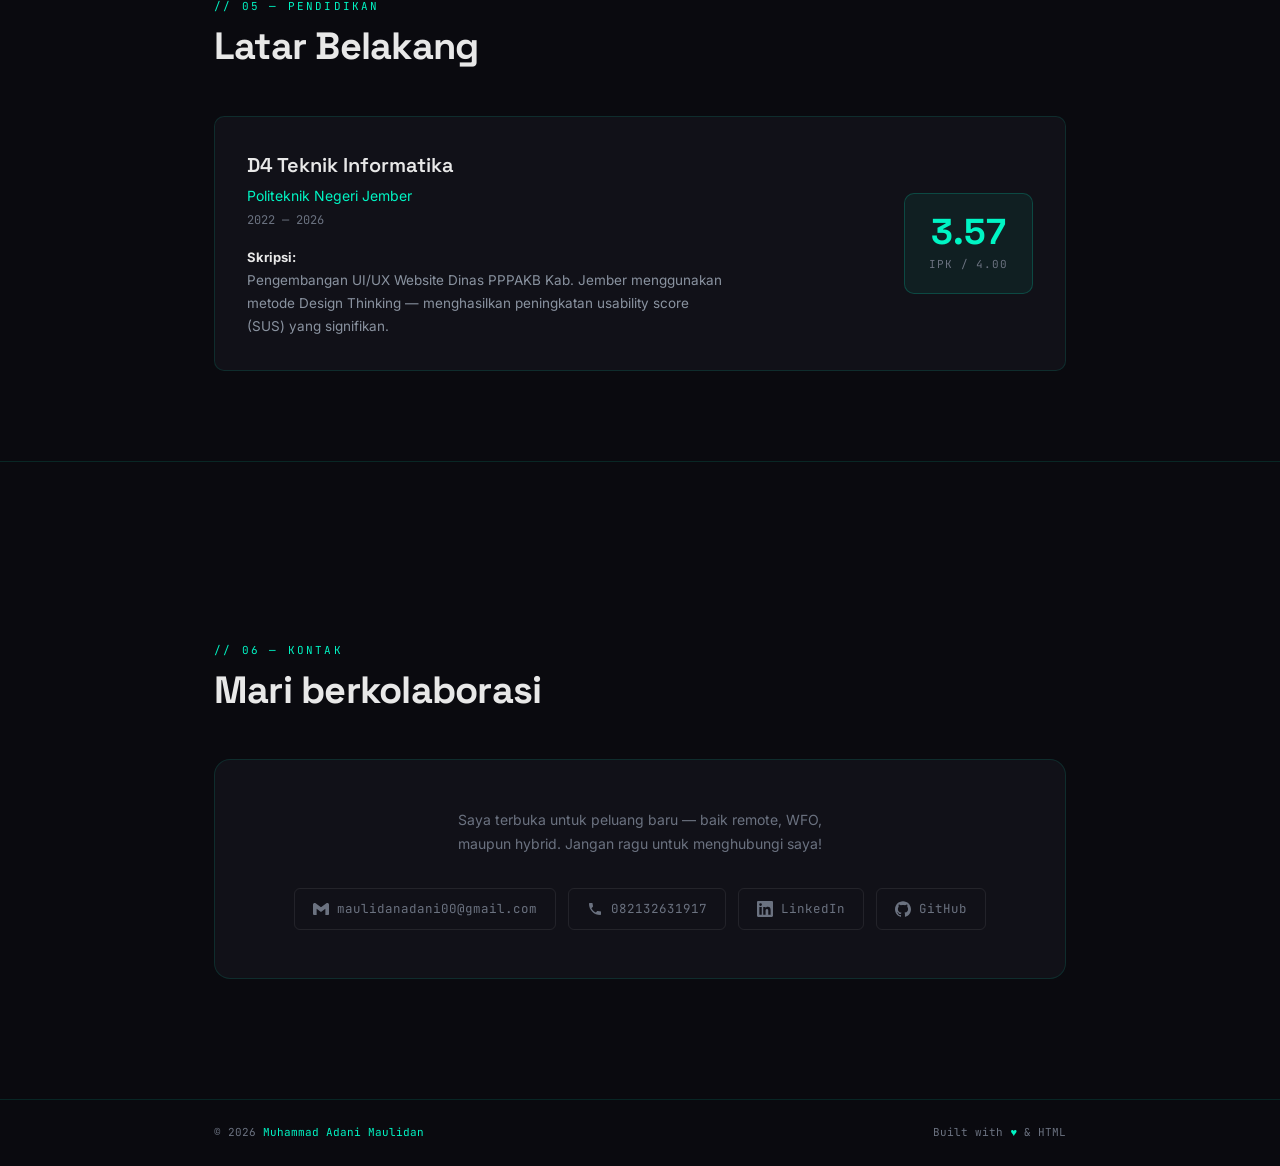
==== commit c084189b: "Replace email and phone emoji with SVG icons" ====
--- a/index.html
+++ b/index.html
@@ -743,10 +743,10 @@
       <p class="contact-tagline">Saya terbuka untuk peluang baru — baik remote, WFO, maupun hybrid. Jangan ragu untuk menghubungi saya!</p>
       <div class="contact-links">
         <a href="mailto:maulidanadani00@gmail.com" class="contact-link">
-          <span>✉</span> maulidanadani00@gmail.com
+          <svg width="16" height="16" viewBox="0 0 24 24" fill="currentColor"><path d="M24 5.457v13.909c0 .904-.732 1.636-1.636 1.636h-3.819V11.73L12 16.64l-6.545-4.91v9.273H1.636A1.636 1.636 0 010 19.366V5.457c0-2.023 2.309-3.178 3.927-1.964L5.455 4.64 12 9.548l6.545-4.91 1.528-1.145C21.69 2.28 24 3.434 24 5.457z"/></svg> maulidanadani00@gmail.com
         </a>
         <a href="tel:082132631917" class="contact-link">
-          <span>📞</span> 082132631917
+          <svg width="16" height="16" viewBox="0 0 24 24" fill="currentColor"><path d="M6.62 10.79c1.44 2.83 3.76 5.14 6.59 6.59l2.2-2.2c.27-.27.67-.36 1.02-.24 1.12.37 2.33.57 3.57.57.55 0 1 .45 1 1V20c0 .55-.45 1-1 1-9.39 0-17-7.61-17-17 0-.55.45-1 1-1h3.5c.55 0 1 .45 1 1 0 1.25.2 2.45.57 3.57.11.35.03.74-.25 1.02l-2.2 2.2z"/></svg> 082132631917
         </a>
         <a href="https://linkedin.com/in/muhammad-adani-maulidan-51a24a3b9" target="_blank" class="contact-link">
           <svg width="16" height="16" viewBox="0 0 24 24" fill="currentColor"><path d="M20.447 20.452h-3.554v-5.569c0-1.328-.027-3.037-1.852-3.037-1.853 0-2.136 1.445-2.136 2.939v5.667H9.351V9h3.414v1.561h.046c.477-.9 1.637-1.85 3.37-1.85 3.601 0 4.267 2.37 4.267 5.455v6.286zM5.337 7.433a2.062 2.062 0 01-2.063-2.065 2.064 2.064 0 112.063 2.065zm1.782 13.019H3.555V9h3.564v11.452zM22.225 0H1.771C.792 0 0 .774 0 1.729v20.542C0 23.227.792 24 1.771 24h20.451C23.2 24 24 23.227 24 22.271V1.729C24 .774 23.2 0 22.222 0h.003z"/></svg> LinkedIn
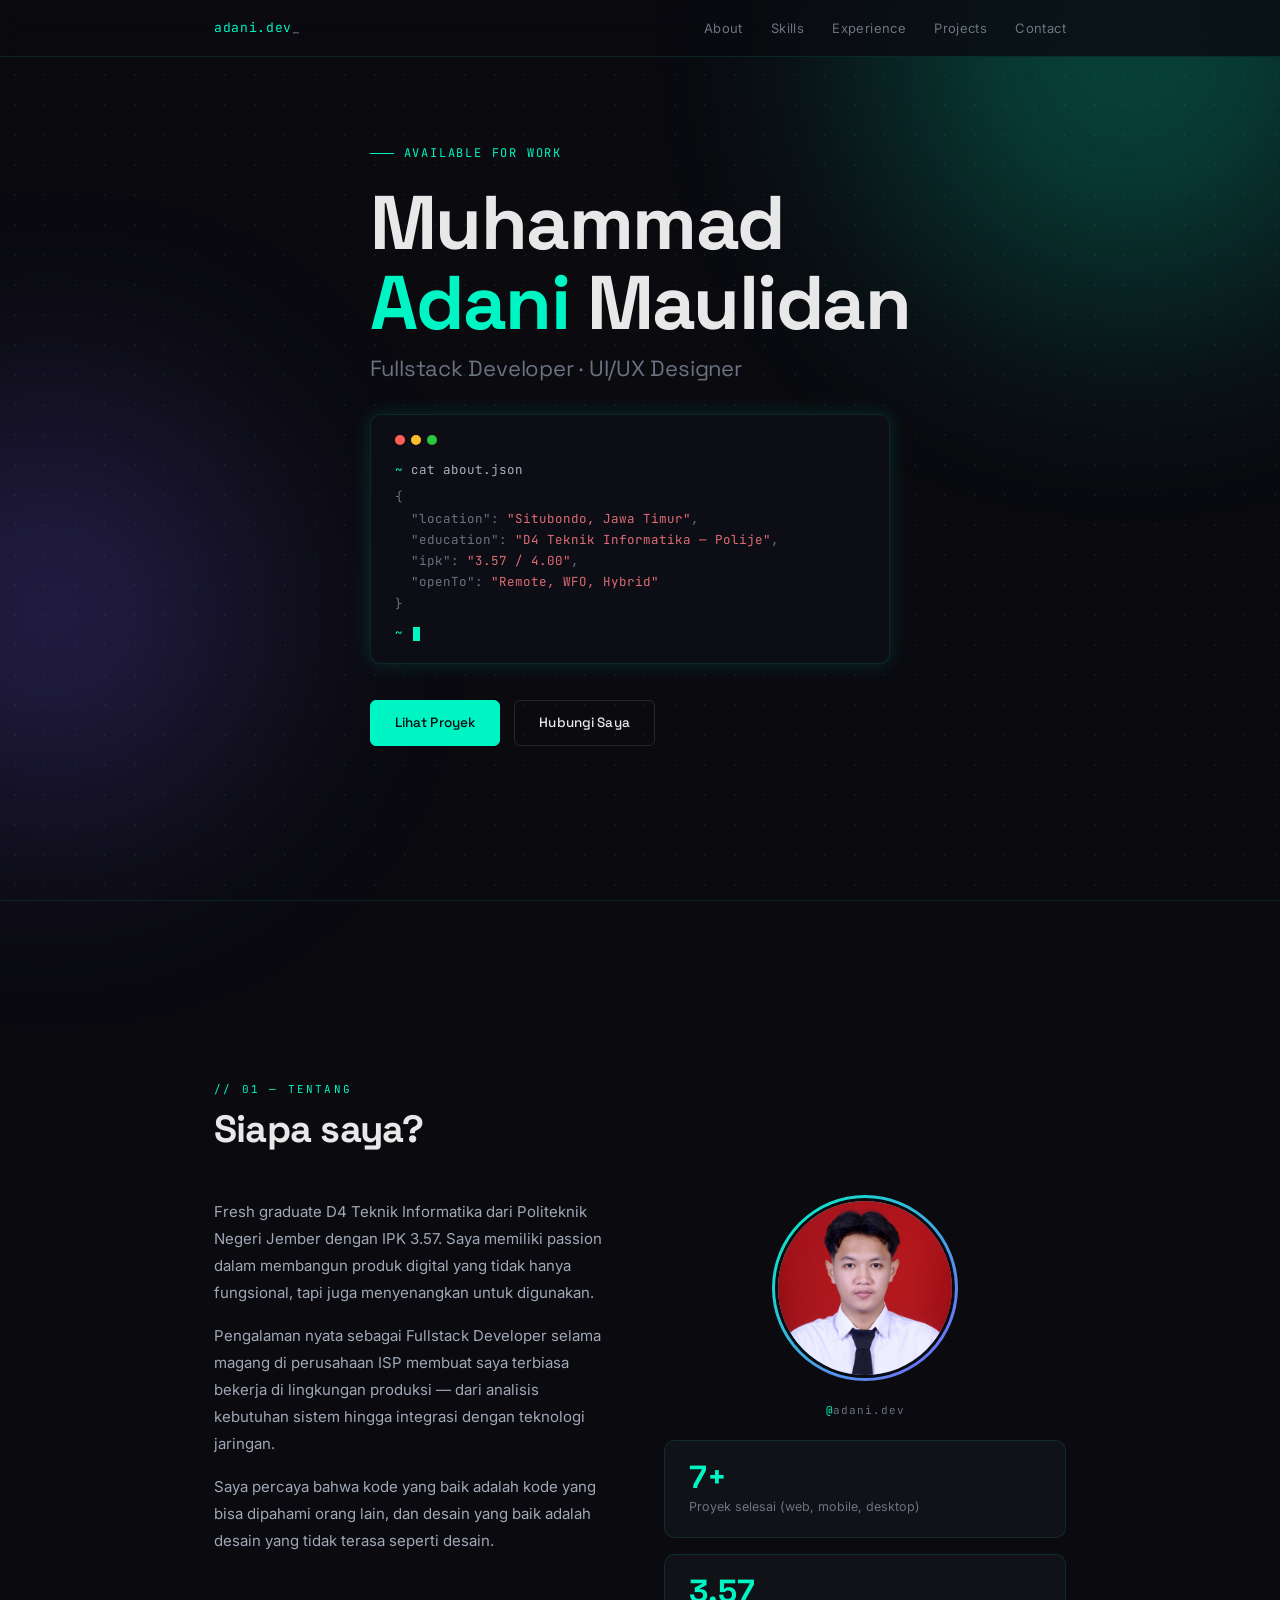
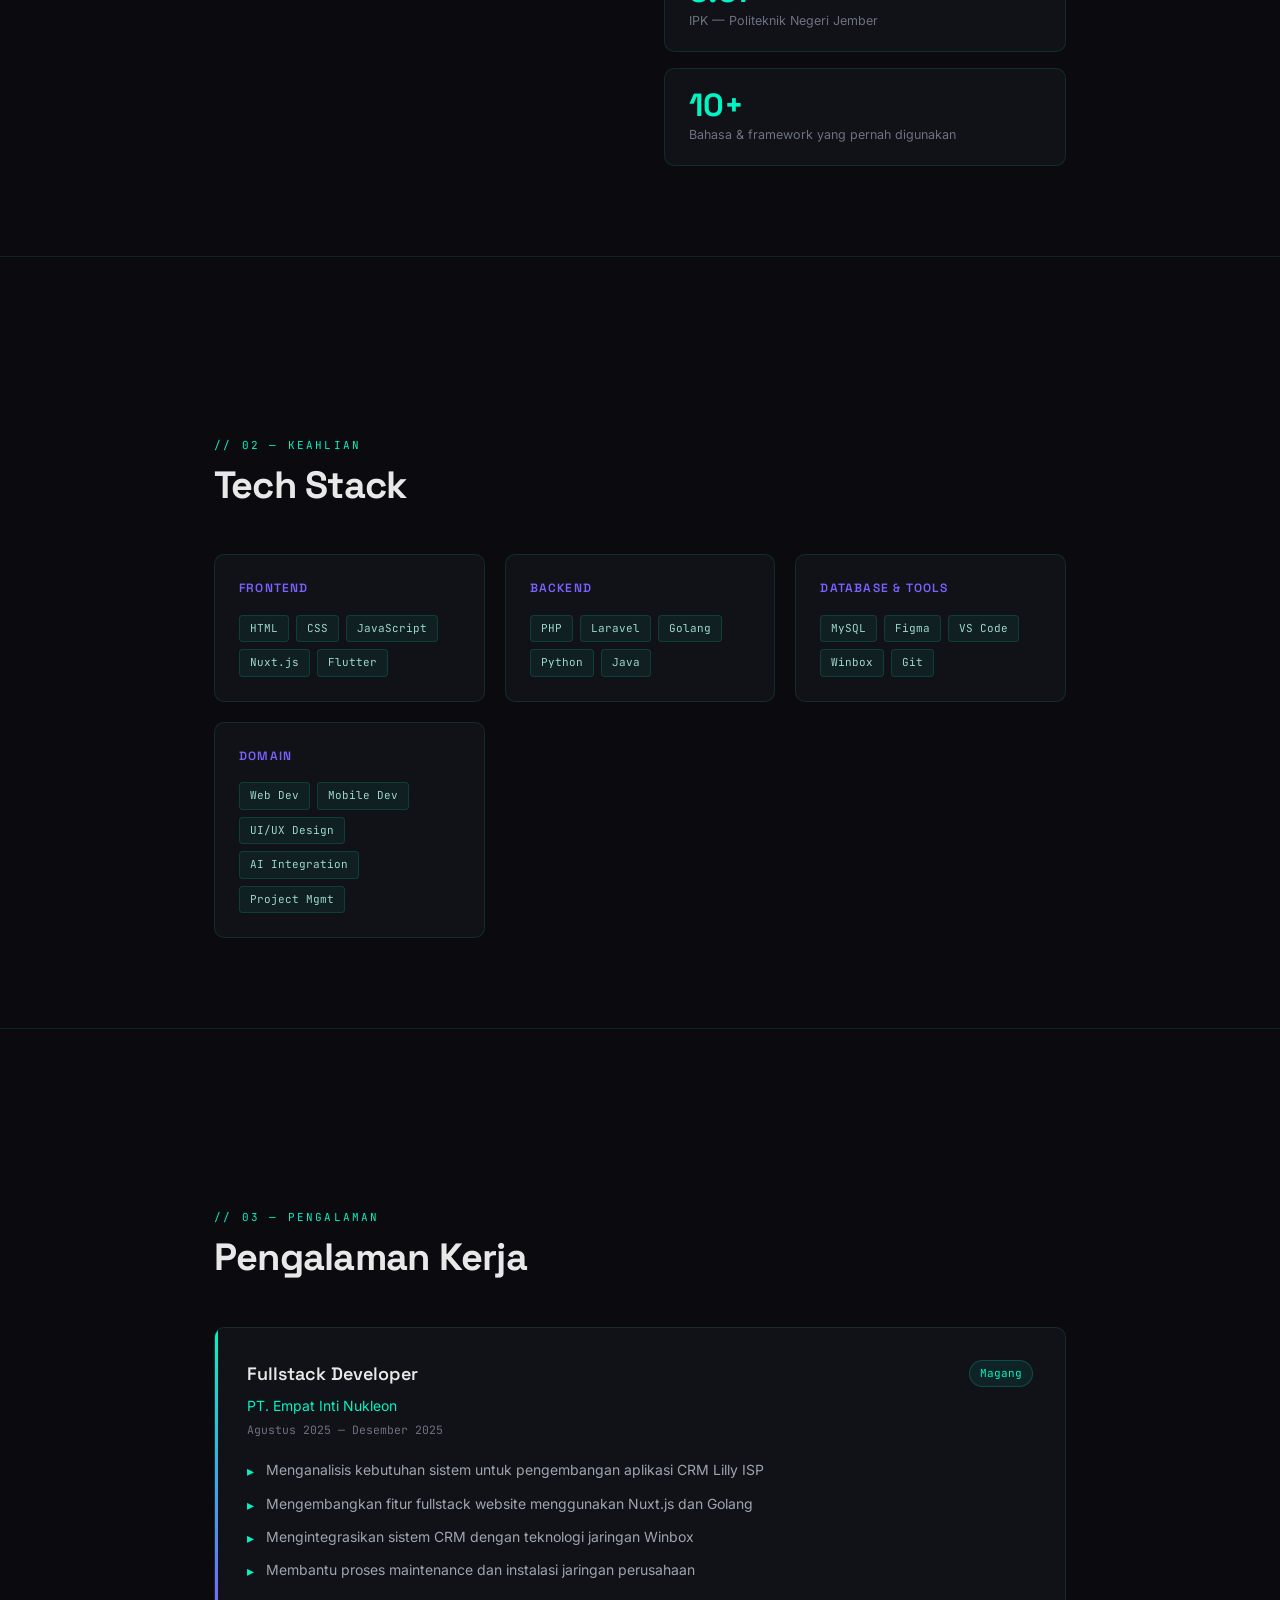
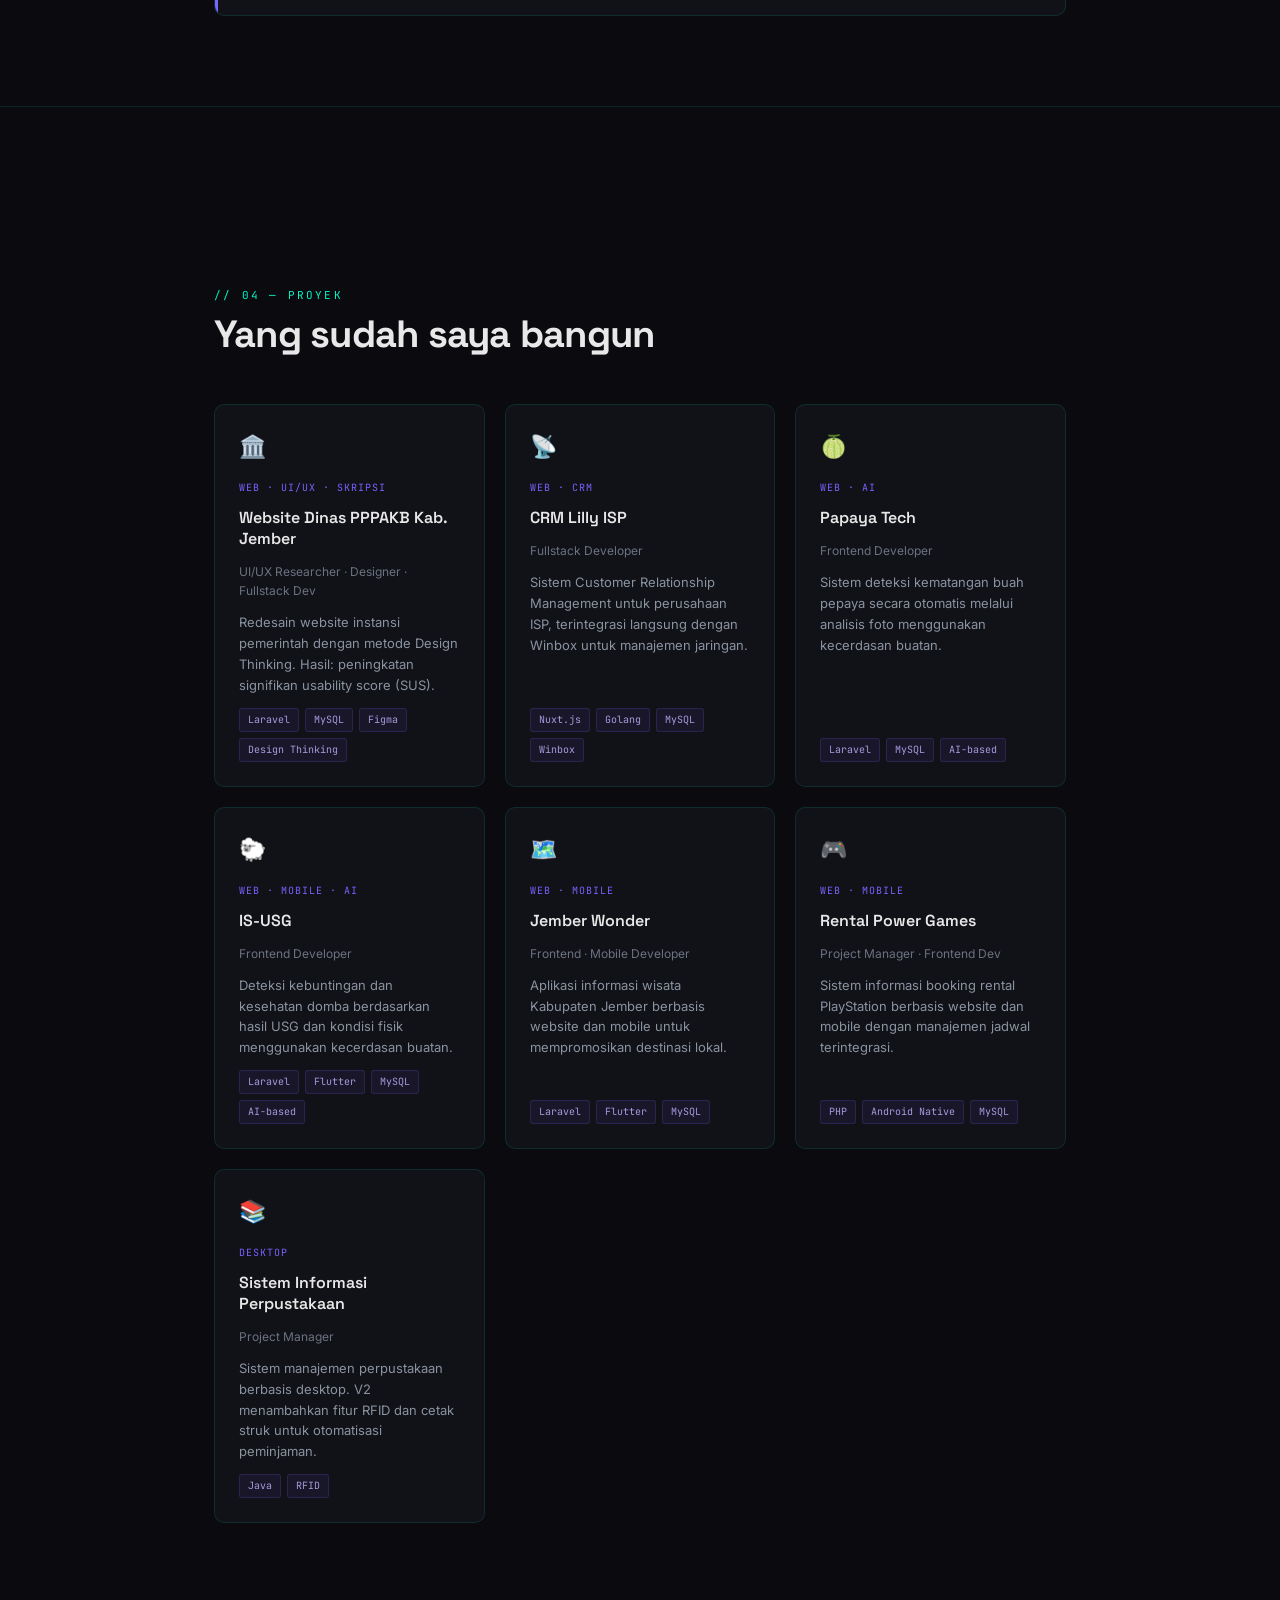
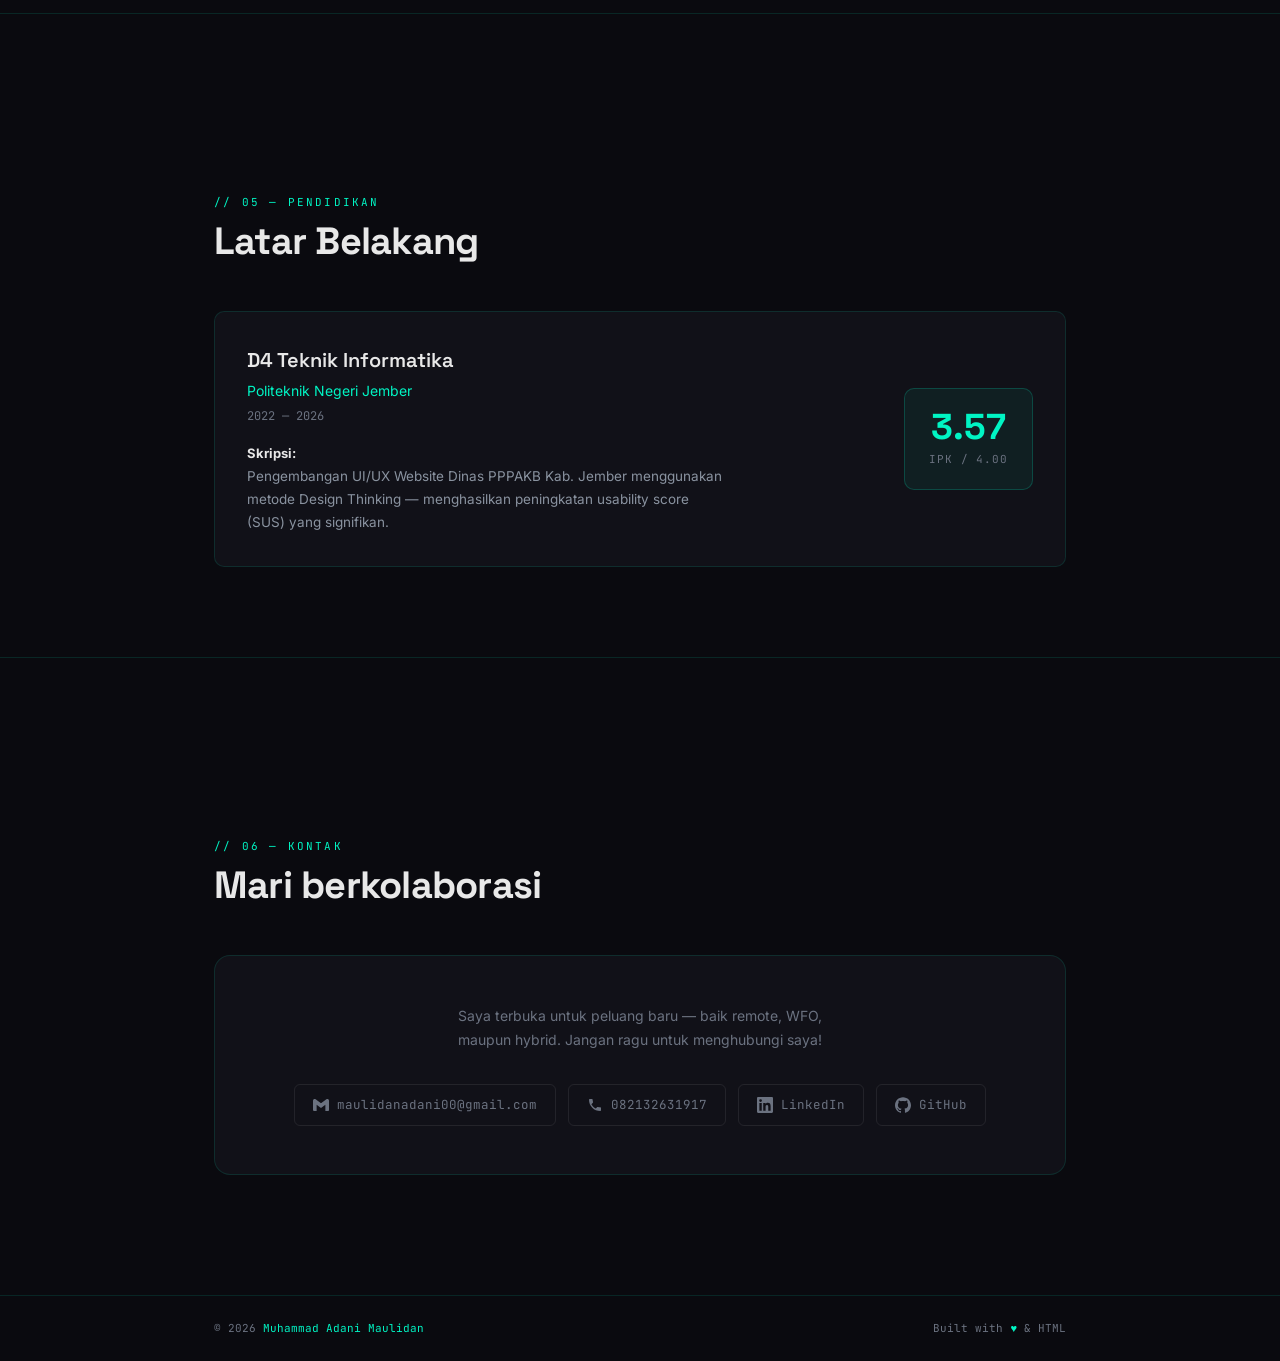
==== commit 750744c9: "feat: add styled profile photo and name tag component to about section" ====
--- a/index.html
+++ b/index.html
@@ -188,6 +188,54 @@
   /* ── ABOUT ── */
   .about-grid { display: grid; grid-template-columns: 1fr 1fr; gap: 48px; align-items: start; }
   .about-text p { color: #A0A8B5; line-height: 1.8; margin-bottom: 16px; }
+  .about-right { display: flex; flex-direction: column; gap: 20px; }
+  .profile-photo-wrap {
+    position: relative;
+    width: 180px;
+    height: 180px;
+    margin: 0 auto 4px;
+  }
+  .profile-photo-wrap::before {
+    content: '';
+    position: absolute;
+    inset: -3px;
+    border-radius: 50%;
+    background: linear-gradient(135deg, var(--teal), var(--violet));
+    z-index: 0;
+  }
+  .profile-photo-wrap::after {
+    content: '';
+    position: absolute;
+    inset: -8px;
+    border-radius: 50%;
+    background: linear-gradient(135deg, rgba(0,245,196,0.15), rgba(123,97,255,0.15));
+    filter: blur(16px);
+    z-index: -1;
+    opacity: 0;
+    transition: opacity 0.4s;
+  }
+  .profile-photo-wrap:hover::after { opacity: 1; }
+  .profile-photo {
+    position: relative;
+    z-index: 1;
+    width: 100%;
+    height: 100%;
+    border-radius: 50%;
+    object-fit: cover;
+    object-position: center top;
+    display: block;
+    border: 3px solid var(--bg);
+    transition: transform 0.4s ease;
+  }
+  .profile-photo-wrap:hover .profile-photo { transform: scale(1.04); }
+  .profile-name-tag {
+    text-align: center;
+    font-family: 'JetBrains Mono', monospace;
+    font-size: 11px;
+    color: var(--muted);
+    letter-spacing: 0.08em;
+  }
+  .profile-name-tag span { color: var(--teal); }
   .about-stats { display: flex; flex-direction: column; gap: 16px; }
   .stat-card {
     background: var(--bg-card);
@@ -495,18 +543,24 @@
         <p>Pengalaman nyata sebagai Fullstack Developer selama magang di perusahaan ISP membuat saya terbiasa bekerja di lingkungan produksi — dari analisis kebutuhan sistem hingga integrasi dengan teknologi jaringan.</p>
         <p>Saya percaya bahwa kode yang baik adalah kode yang bisa dipahami orang lain, dan desain yang baik adalah desain yang tidak terasa seperti desain.</p>
       </div>
-      <div class="about-stats">
-        <div class="stat-card">
-          <div class="stat-num">7+</div>
-          <div class="stat-label">Proyek selesai (web, mobile, desktop)</div>
-        </div>
-        <div class="stat-card">
-          <div class="stat-num">3.57</div>
-          <div class="stat-label">IPK — Politeknik Negeri Jember</div>
-        </div>
-        <div class="stat-card">
-          <div class="stat-num">10+</div>
-          <div class="stat-label">Bahasa & framework yang pernah digunakan</div>
+      <div class="about-right">
+        <div class="profile-photo-wrap">
+          <img src="Adani 1 .jpg" alt="Muhammad Adani Maulidan" class="profile-photo">
+        </div>
+        <div class="profile-name-tag"><span>@</span>adani.dev</div>
+        <div class="about-stats">
+          <div class="stat-card">
+            <div class="stat-num">7+</div>
+            <div class="stat-label">Proyek selesai (web, mobile, desktop)</div>
+          </div>
+          <div class="stat-card">
+            <div class="stat-num">3.57</div>
+            <div class="stat-label">IPK — Politeknik Negeri Jember</div>
+          </div>
+          <div class="stat-card">
+            <div class="stat-num">10+</div>
+            <div class="stat-label">Bahasa & framework yang pernah digunakan</div>
+          </div>
         </div>
       </div>
     </div>
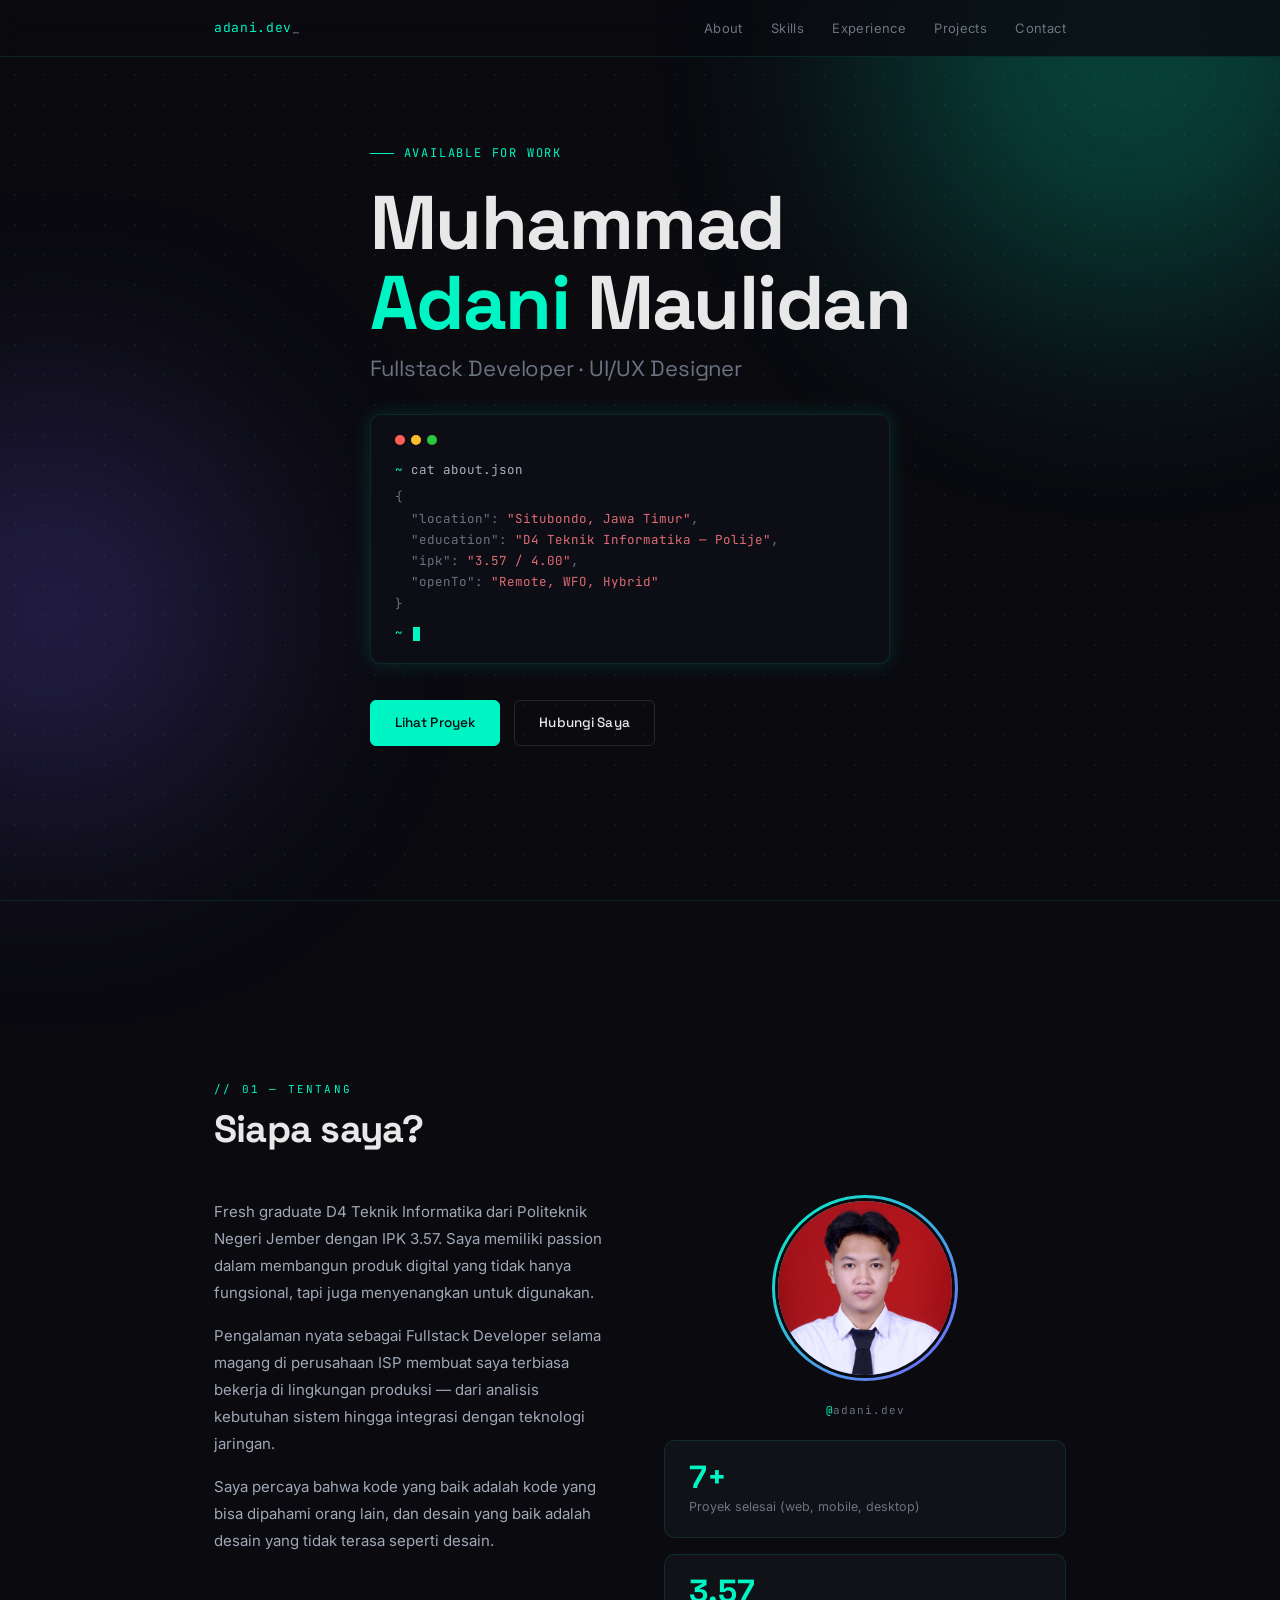
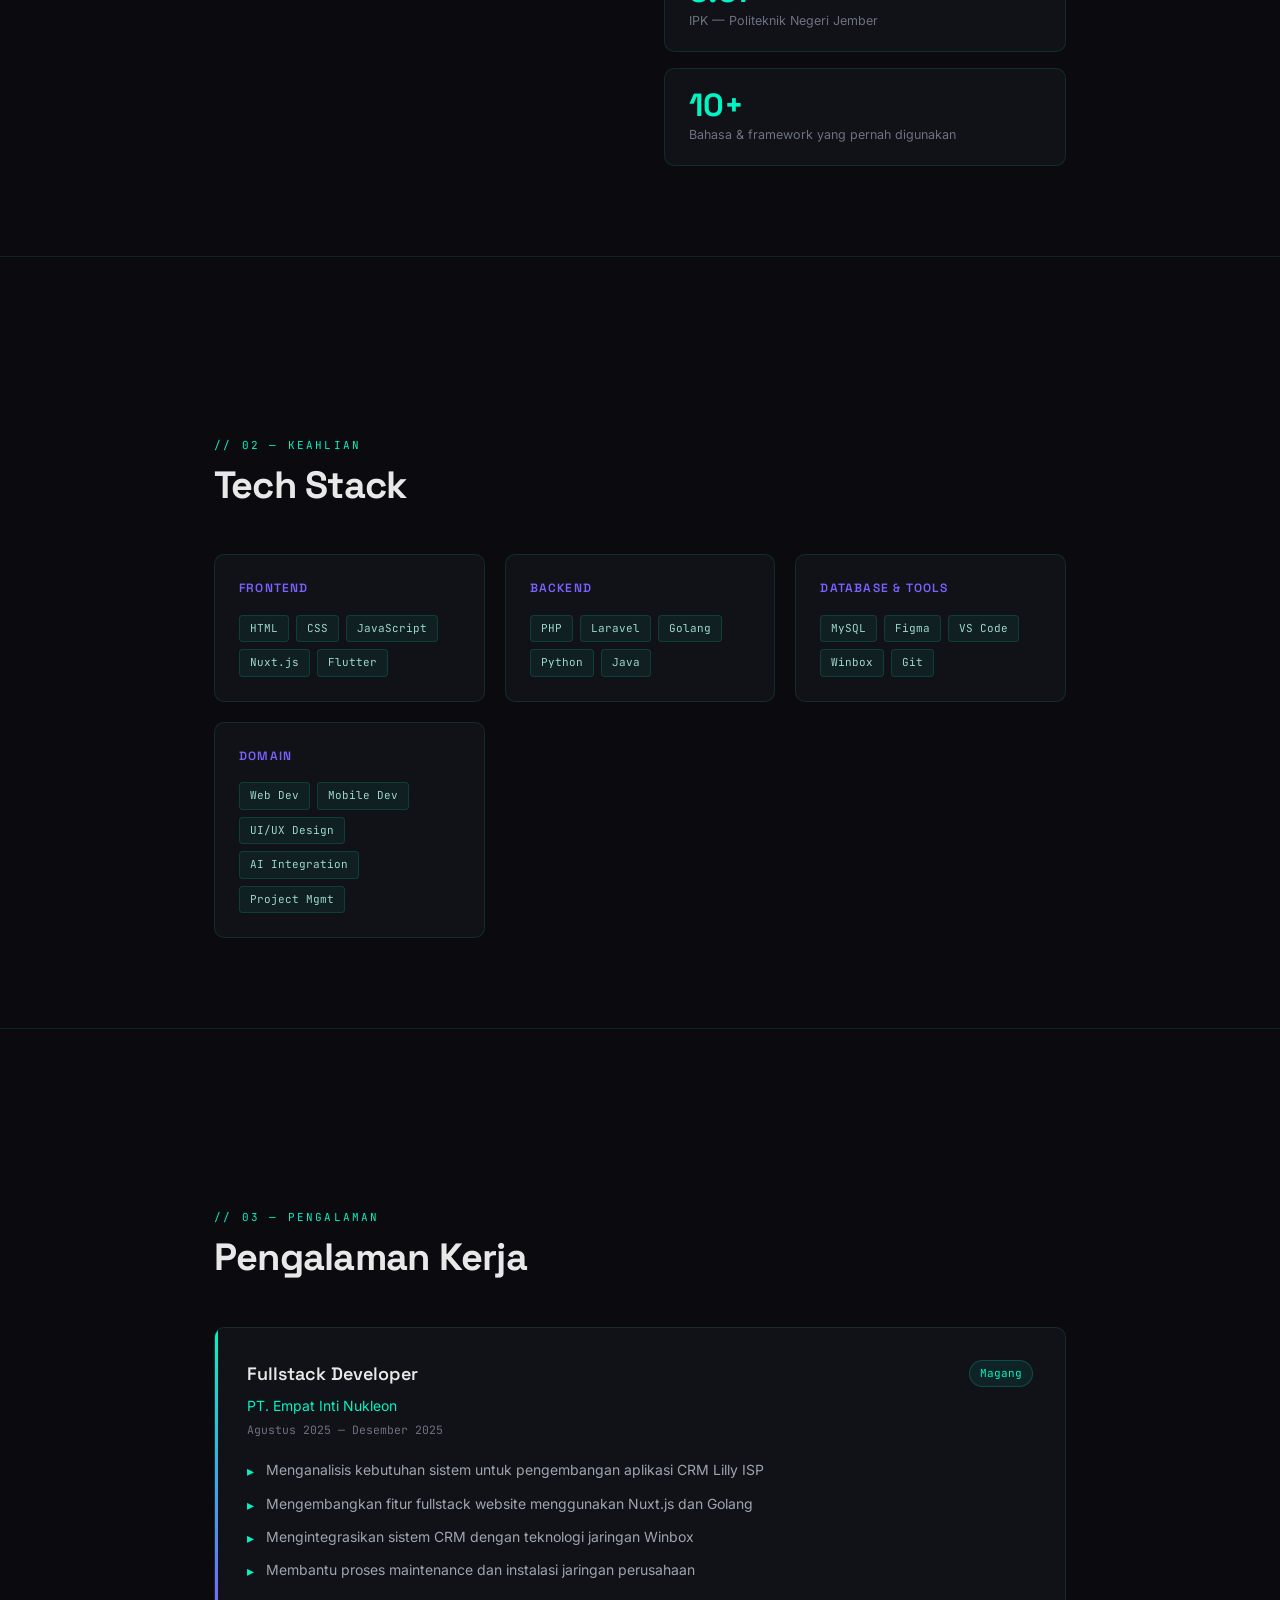
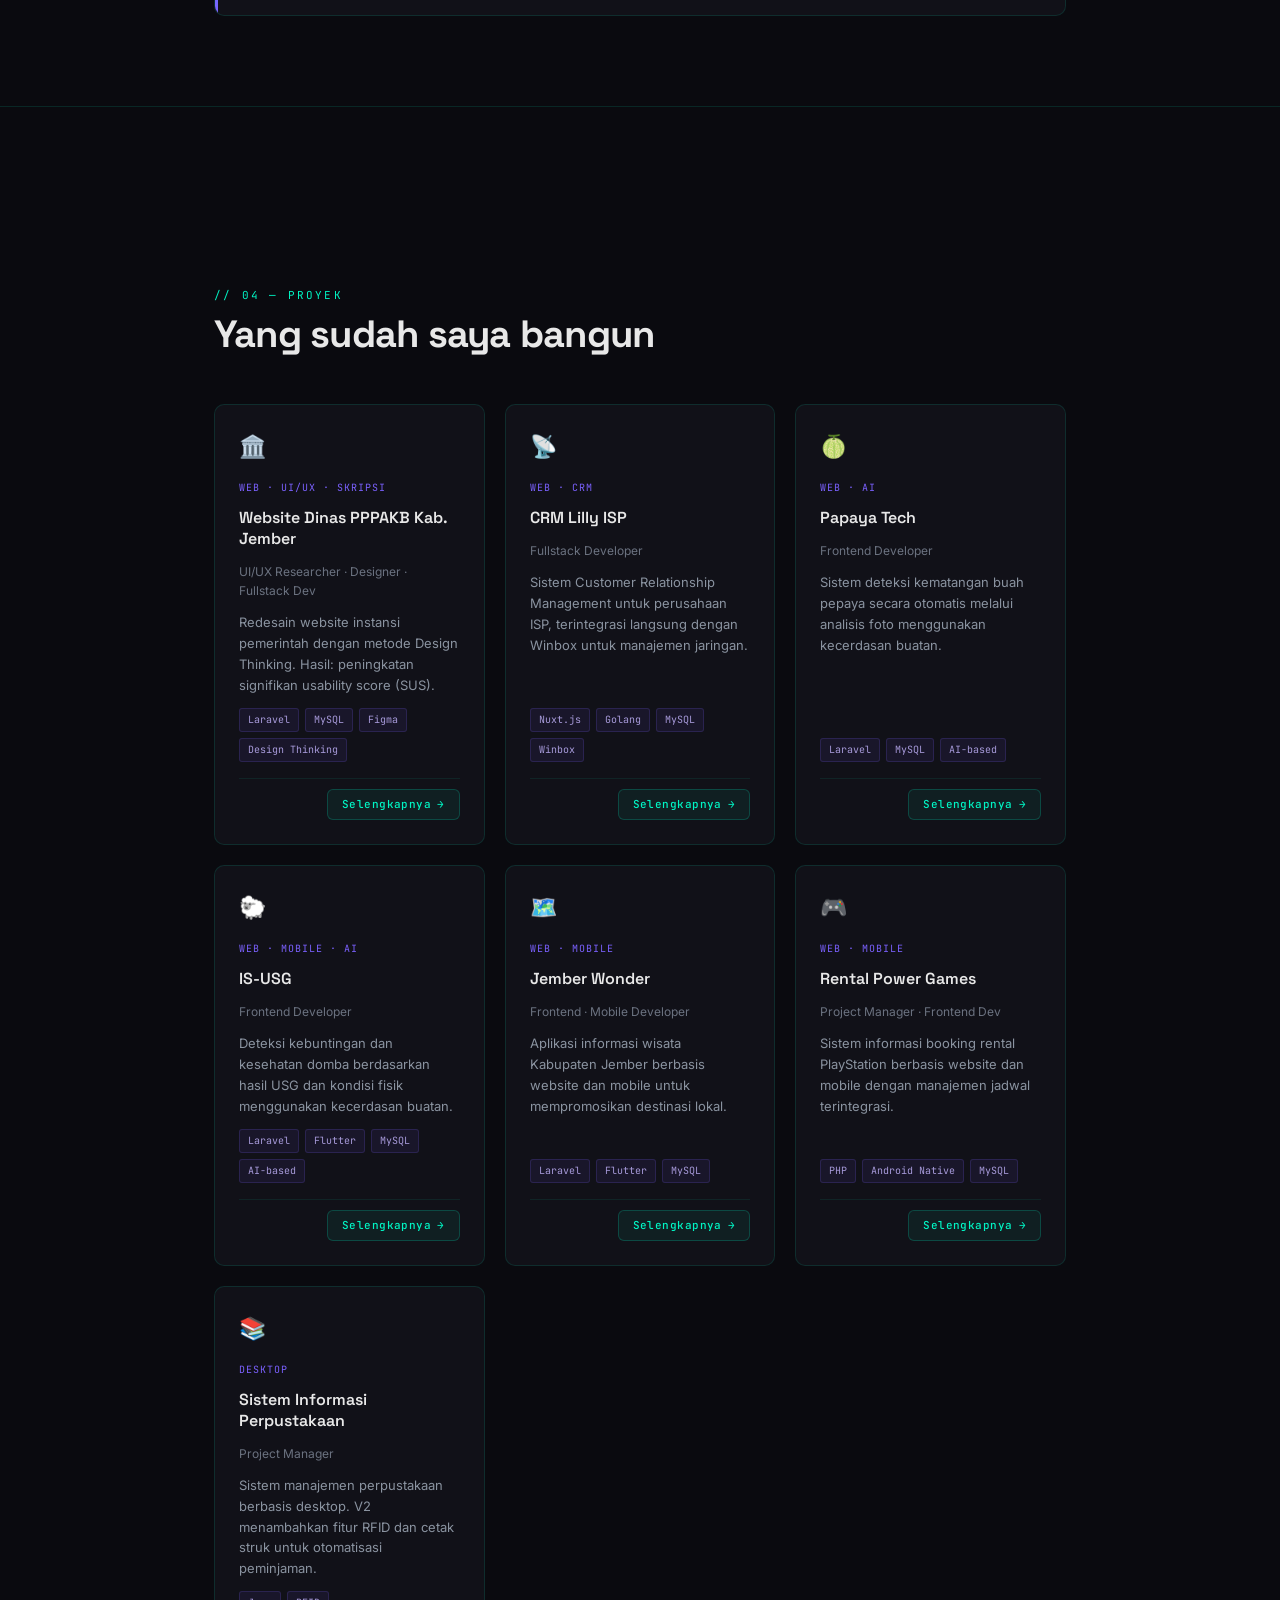
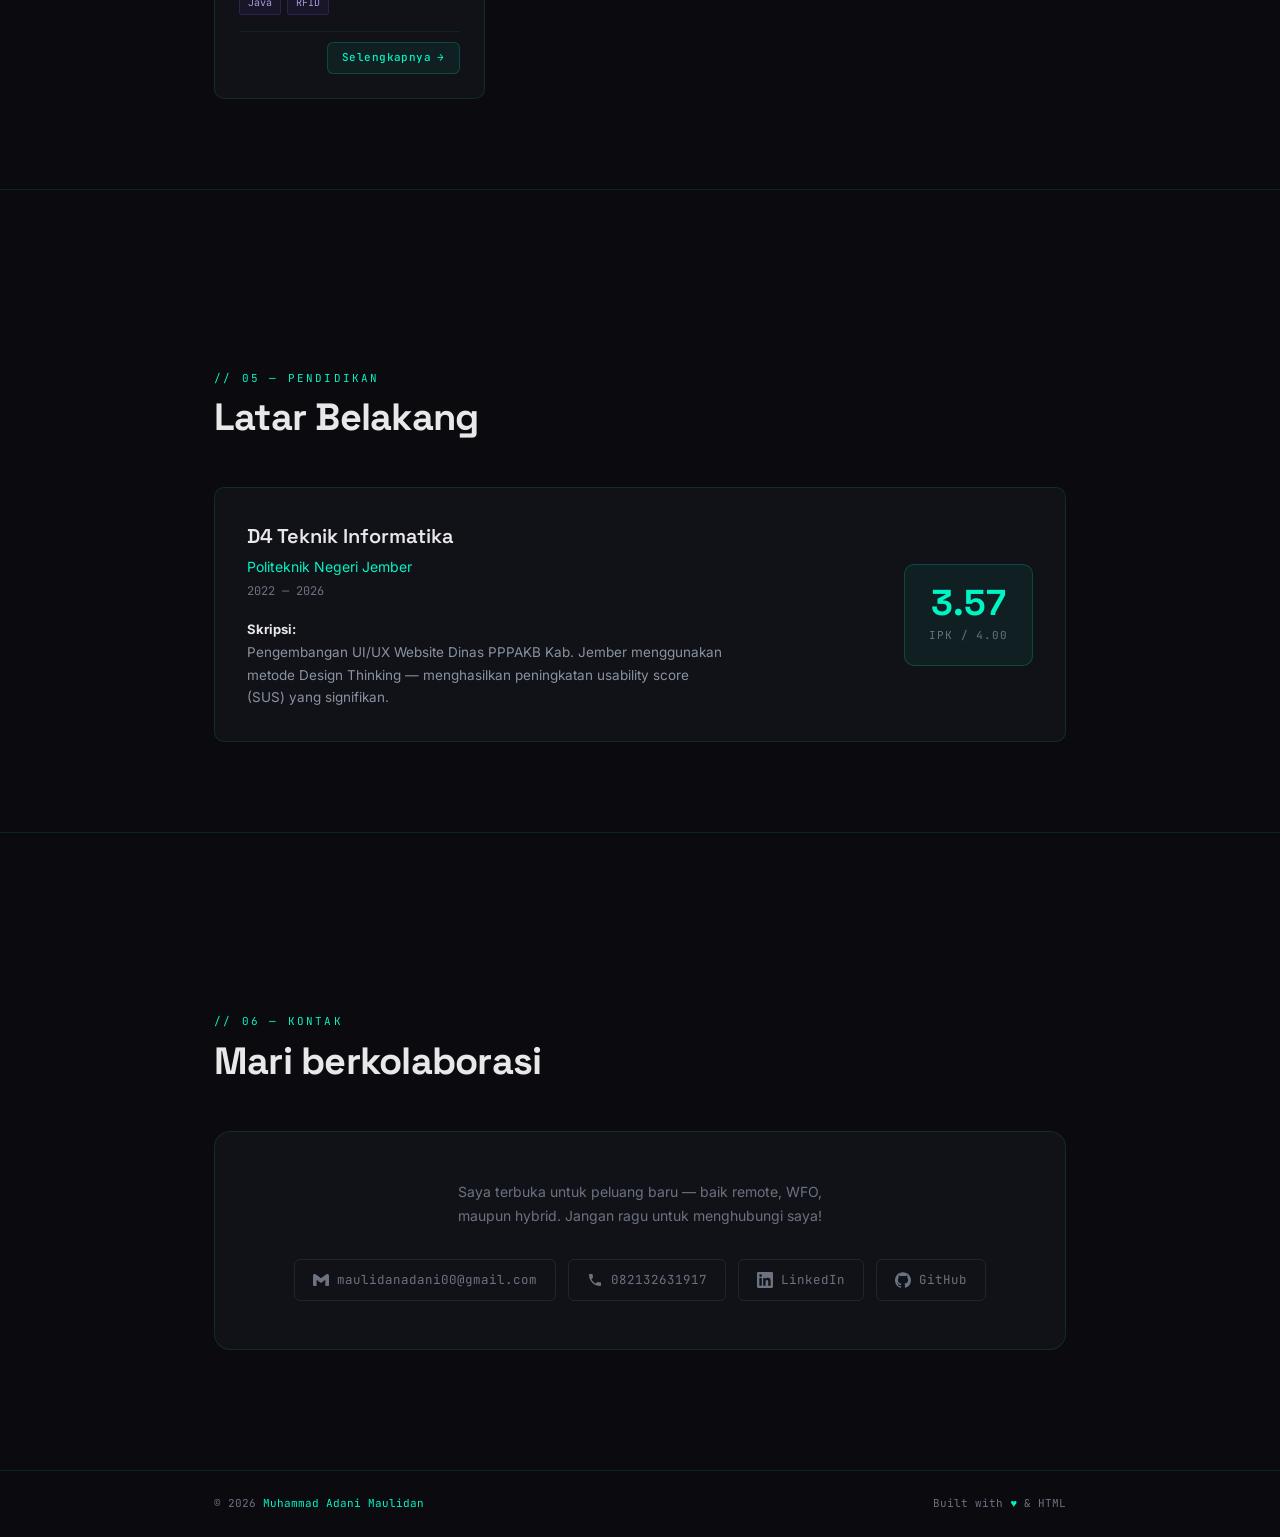
==== commit 3f352cc6: "refactor: pisahkan CSS & JS ke file terpisah, pindahkan gambar ke folder Picture - Tambah index.css " ====
--- a/index.html
+++ b/index.html
@@ -5,461 +5,7 @@
 <meta name="viewport" content="width=device-width, initial-scale=1.0">
 <title>Muhammad Adani Maulidan — Fullstack Developer</title>
 <link href="https://fonts.googleapis.com/css2?family=Space+Grotesk:wght@300;400;500;600;700&family=Inter:wght@300;400;500&family=JetBrains+Mono:wght@400;500&display=swap" rel="stylesheet">
-<style>
-  *, *::before, *::after { box-sizing: border-box; margin: 0; padding: 0; }
-
-  :root {
-    --bg: #0A0A0F;
-    --bg-card: #111118;
-    --bg-card2: #16161F;
-    --teal: #00F5C4;
-    --violet: #7B61FF;
-    --text: #E8E8E8;
-    --muted: #6B7280;
-    --border: rgba(0,245,196,0.12);
-    --glow: 0 0 20px rgba(0,245,196,0.15);
-  }
-
-  html { scroll-behavior: smooth; }
-
-  body {
-    background: var(--bg);
-    color: var(--text);
-    font-family: 'Inter', sans-serif;
-    font-size: 15px;
-    line-height: 1.6;
-    overflow-x: hidden;
-  }
-
-  /* ── DOT GRID BACKGROUND ── */
-  body::before {
-    content: '';
-    position: fixed;
-    inset: 0;
-    background-image: radial-gradient(circle, rgba(0,245,196,0.07) 1px, transparent 1px);
-    background-size: 30px 30px;
-    pointer-events: none;
-    z-index: 0;
-  }
-
-  /* ── AMBIENT GLOW ── */
-  .ambient {
-    position: fixed;
-    border-radius: 50%;
-    filter: blur(120px);
-    pointer-events: none;
-    z-index: 0;
-    opacity: 0.25;
-  }
-  .ambient-1 { width: 500px; height: 500px; background: var(--teal); top: -200px; right: -100px; }
-  .ambient-2 { width: 400px; height: 400px; background: var(--violet); bottom: 10%; left: -150px; }
-
-  /* ── LAYOUT ── */
-  .container { max-width: 900px; margin: 0 auto; padding: 0 24px; position: relative; z-index: 1; }
-
-  /* ── NAV ── */
-  nav {
-    position: fixed; top: 0; left: 0; right: 0; z-index: 100;
-    padding: 16px 0;
-    background: rgba(10,10,15,0.8);
-    backdrop-filter: blur(16px);
-    border-bottom: 1px solid var(--border);
-  }
-  nav .inner { max-width: 900px; margin: 0 auto; padding: 0 24px; display: flex; justify-content: space-between; align-items: center; }
-  .nav-logo { font-family: 'JetBrains Mono', monospace; font-size: 13px; color: var(--teal); letter-spacing: 0.05em; }
-  .nav-links { display: flex; gap: 28px; list-style: none; }
-  .nav-links a { font-size: 13px; color: var(--muted); text-decoration: none; letter-spacing: 0.03em; transition: color 0.2s; }
-  .nav-links a:hover { color: var(--teal); }
-
-  /* ── HERO ── */
-  #hero {
-    min-height: 100vh;
-    display: flex;
-    align-items: center;
-    padding-top: 80px;
-  }
-  .hero-content { padding: 60px 0; }
-  .hero-eyebrow {
-    font-family: 'JetBrains Mono', monospace;
-    font-size: 12px;
-    color: var(--teal);
-    letter-spacing: 0.15em;
-    text-transform: uppercase;
-    margin-bottom: 20px;
-    display: flex;
-    align-items: center;
-    gap: 10px;
-  }
-  .hero-eyebrow::before { content: ''; display: block; width: 24px; height: 1px; background: var(--teal); }
-
-  h1 {
-    font-family: 'Space Grotesk', sans-serif;
-    font-size: clamp(40px, 7vw, 76px);
-    font-weight: 700;
-    line-height: 1.05;
-    letter-spacing: -0.02em;
-    margin-bottom: 8px;
-  }
-  .name-accent { color: var(--teal); }
-
-  .hero-role {
-    font-family: 'Space Grotesk', sans-serif;
-    font-size: clamp(16px, 3vw, 22px);
-    font-weight: 400;
-    color: var(--muted);
-    margin-bottom: 28px;
-    letter-spacing: -0.01em;
-  }
-
-  /* Terminal */
-  .terminal {
-    background: #0D0D15;
-    border: 1px solid var(--border);
-    border-radius: 10px;
-    padding: 20px 24px;
-    margin-bottom: 36px;
-    max-width: 520px;
-    box-shadow: var(--glow);
-  }
-  .terminal-bar { display: flex; gap: 6px; margin-bottom: 14px; }
-  .dot { width: 10px; height: 10px; border-radius: 50%; }
-  .dot-r { background: #FF5F57; }
-  .dot-y { background: #FFBD2E; }
-  .dot-g { background: #28C840; }
-  .terminal-line { font-family: 'JetBrains Mono', monospace; font-size: 12.5px; line-height: 1.7; }
-  .t-prompt { color: var(--teal); }
-  .t-cmd { color: #A9B1BD; }
-  .t-out { color: var(--muted); }
-  .t-val { color: #E06C75; }
-  .cursor {
-    display: inline-block; width: 7px; height: 14px;
-    background: var(--teal); margin-left: 2px;
-    animation: blink 1s step-end infinite;
-    vertical-align: middle;
-  }
-  @keyframes blink { 50% { opacity: 0; } }
-
-  .hero-actions { display: flex; gap: 14px; flex-wrap: wrap; }
-  .btn {
-    display: inline-flex; align-items: center; gap: 8px;
-    padding: 11px 24px;
-    border-radius: 6px;
-    font-family: 'Space Grotesk', sans-serif;
-    font-size: 13.5px;
-    font-weight: 500;
-    text-decoration: none;
-    cursor: pointer;
-    transition: all 0.2s;
-    letter-spacing: 0.01em;
-  }
-  .btn-primary {
-    background: var(--teal);
-    color: #0A0A0F;
-    border: 1px solid var(--teal);
-  }
-  .btn-primary:hover { background: transparent; color: var(--teal); box-shadow: var(--glow); }
-  .btn-ghost {
-    background: transparent;
-    color: var(--text);
-    border: 1px solid rgba(255,255,255,0.12);
-  }
-  .btn-ghost:hover { border-color: var(--teal); color: var(--teal); }
-
-  /* ── SECTION ── */
-  section { padding: 90px 0; }
-  .section-label {
-    font-family: 'JetBrains Mono', monospace;
-    font-size: 11px;
-    color: var(--teal);
-    letter-spacing: 0.2em;
-    text-transform: uppercase;
-    margin-bottom: 10px;
-  }
-  h2 {
-    font-family: 'Space Grotesk', sans-serif;
-    font-size: clamp(26px, 4vw, 38px);
-    font-weight: 700;
-    letter-spacing: -0.02em;
-    margin-bottom: 48px;
-    line-height: 1.1;
-  }
-  .section-divider { width: 100%; height: 1px; background: var(--border); margin-bottom: 90px; }
-
-  /* ── ABOUT ── */
-  .about-grid { display: grid; grid-template-columns: 1fr 1fr; gap: 48px; align-items: start; }
-  .about-text p { color: #A0A8B5; line-height: 1.8; margin-bottom: 16px; }
-  .about-right { display: flex; flex-direction: column; gap: 20px; }
-  .profile-photo-wrap {
-    position: relative;
-    width: 180px;
-    height: 180px;
-    margin: 0 auto 4px;
-  }
-  .profile-photo-wrap::before {
-    content: '';
-    position: absolute;
-    inset: -3px;
-    border-radius: 50%;
-    background: linear-gradient(135deg, var(--teal), var(--violet));
-    z-index: 0;
-  }
-  .profile-photo-wrap::after {
-    content: '';
-    position: absolute;
-    inset: -8px;
-    border-radius: 50%;
-    background: linear-gradient(135deg, rgba(0,245,196,0.15), rgba(123,97,255,0.15));
-    filter: blur(16px);
-    z-index: -1;
-    opacity: 0;
-    transition: opacity 0.4s;
-  }
-  .profile-photo-wrap:hover::after { opacity: 1; }
-  .profile-photo {
-    position: relative;
-    z-index: 1;
-    width: 100%;
-    height: 100%;
-    border-radius: 50%;
-    object-fit: cover;
-    object-position: center top;
-    display: block;
-    border: 3px solid var(--bg);
-    transition: transform 0.4s ease;
-  }
-  .profile-photo-wrap:hover .profile-photo { transform: scale(1.04); }
-  .profile-name-tag {
-    text-align: center;
-    font-family: 'JetBrains Mono', monospace;
-    font-size: 11px;
-    color: var(--muted);
-    letter-spacing: 0.08em;
-  }
-  .profile-name-tag span { color: var(--teal); }
-  .about-stats { display: flex; flex-direction: column; gap: 16px; }
-  .stat-card {
-    background: var(--bg-card);
-    border: 1px solid var(--border);
-    border-radius: 10px;
-    padding: 20px 24px;
-    transition: border-color 0.2s;
-  }
-  .stat-card:hover { border-color: rgba(0,245,196,0.3); }
-  .stat-num {
-    font-family: 'Space Grotesk', sans-serif;
-    font-size: 32px;
-    font-weight: 700;
-    color: var(--teal);
-    line-height: 1;
-    margin-bottom: 4px;
-  }
-  .stat-label { font-size: 12.5px; color: var(--muted); }
-
-  /* ── SKILLS ── */
-  .skills-grid { display: grid; grid-template-columns: repeat(auto-fit, minmax(200px, 1fr)); gap: 20px; }
-  .skill-group {
-    background: var(--bg-card);
-    border: 1px solid var(--border);
-    border-radius: 10px;
-    padding: 24px;
-    transition: border-color 0.2s, box-shadow 0.2s;
-  }
-  .skill-group:hover { border-color: rgba(123,97,255,0.4); box-shadow: 0 0 20px rgba(123,97,255,0.08); }
-  .skill-group-title {
-    font-family: 'Space Grotesk', sans-serif;
-    font-size: 12px;
-    font-weight: 600;
-    color: var(--violet);
-    letter-spacing: 0.1em;
-    text-transform: uppercase;
-    margin-bottom: 16px;
-  }
-  .skill-tags { display: flex; flex-wrap: wrap; gap: 7px; }
-  .tag {
-    font-family: 'JetBrains Mono', monospace;
-    font-size: 11px;
-    padding: 4px 10px;
-    border-radius: 4px;
-    background: rgba(0,245,196,0.06);
-    border: 1px solid rgba(0,245,196,0.15);
-    color: #9DD8CD;
-    transition: all 0.2s;
-  }
-  .tag:hover { background: rgba(0,245,196,0.12); border-color: var(--teal); color: var(--teal); }
-
-  /* ── EXPERIENCE ── */
-  .exp-card {
-    background: var(--bg-card);
-    border: 1px solid var(--border);
-    border-radius: 10px;
-    padding: 32px;
-    position: relative;
-    overflow: hidden;
-    transition: border-color 0.2s;
-  }
-  .exp-card::before {
-    content: '';
-    position: absolute;
-    left: 0; top: 0; bottom: 0;
-    width: 3px;
-    background: linear-gradient(to bottom, var(--teal), var(--violet));
-    border-radius: 3px 0 0 3px;
-  }
-  .exp-card:hover { border-color: rgba(0,245,196,0.25); }
-  .exp-header { display: flex; justify-content: space-between; align-items: flex-start; margin-bottom: 6px; flex-wrap: wrap; gap: 10px; }
-  .exp-title { font-family: 'Space Grotesk', sans-serif; font-size: 18px; font-weight: 600; }
-  .exp-badge {
-    font-family: 'JetBrains Mono', monospace;
-    font-size: 11px;
-    padding: 4px 10px;
-    border-radius: 20px;
-    background: rgba(0,245,196,0.08);
-    border: 1px solid rgba(0,245,196,0.2);
-    color: var(--teal);
-  }
-  .exp-company { font-size: 14px; color: var(--teal); margin-bottom: 4px; }
-  .exp-date { font-family: 'JetBrains Mono', monospace; font-size: 11.5px; color: var(--muted); margin-bottom: 20px; }
-  .exp-list { list-style: none; display: flex; flex-direction: column; gap: 10px; }
-  .exp-list li { display: flex; gap: 12px; color: #9DA5B0; font-size: 14px; }
-  .exp-list li::before { content: '▸'; color: var(--teal); flex-shrink: 0; margin-top: 1px; }
-
-  /* ── PROJECTS ── */
-  .projects-grid { display: grid; grid-template-columns: repeat(auto-fill, minmax(260px, 1fr)); gap: 20px; }
-  .project-card {
-    background: var(--bg-card);
-    border: 1px solid var(--border);
-    border-radius: 10px;
-    padding: 24px;
-    display: flex;
-    flex-direction: column;
-    gap: 12px;
-    transition: all 0.25s;
-    position: relative;
-    overflow: hidden;
-  }
-  .project-card::after {
-    content: '';
-    position: absolute;
-    inset: 0;
-    background: linear-gradient(135deg, rgba(0,245,196,0.04), transparent);
-    opacity: 0;
-    transition: opacity 0.25s;
-  }
-  .project-card:hover { border-color: rgba(0,245,196,0.3); transform: translateY(-3px); box-shadow: 0 12px 32px rgba(0,0,0,0.4); }
-  .project-card:hover::after { opacity: 1; }
-  .project-icon { font-size: 22px; margin-bottom: 4px; }
-  .project-type {
-    font-family: 'JetBrains Mono', monospace;
-    font-size: 10px;
-    color: var(--violet);
-    text-transform: uppercase;
-    letter-spacing: 0.1em;
-  }
-  .project-name {
-    font-family: 'Space Grotesk', sans-serif;
-    font-size: 16px;
-    font-weight: 600;
-    line-height: 1.3;
-  }
-  .project-role { font-size: 12px; color: var(--muted); }
-  .project-desc { font-size: 13px; color: #8A93A0; line-height: 1.6; flex: 1; }
-  .project-stack { display: flex; flex-wrap: wrap; gap: 6px; }
-  .stack-pill {
-    font-family: 'JetBrains Mono', monospace;
-    font-size: 10px;
-    padding: 3px 8px;
-    border-radius: 3px;
-    background: rgba(123,97,255,0.08);
-    border: 1px solid rgba(123,97,255,0.18);
-    color: #A89BDB;
-  }
-
-  /* ── EDUCATION ── */
-  .edu-card {
-    background: var(--bg-card);
-    border: 1px solid var(--border);
-    border-radius: 10px;
-    padding: 32px;
-    display: grid;
-    grid-template-columns: 1fr auto;
-    gap: 20px;
-    align-items: center;
-  }
-  .edu-degree { font-family: 'Space Grotesk', sans-serif; font-size: 20px; font-weight: 600; margin-bottom: 4px; }
-  .edu-school { font-size: 14px; color: var(--teal); margin-bottom: 4px; }
-  .edu-year { font-family: 'JetBrains Mono', monospace; font-size: 12px; color: var(--muted); margin-bottom: 16px; }
-  .edu-thesis { font-size: 13.5px; color: #8A93A0; line-height: 1.7; max-width: 480px; }
-  .edu-gpa {
-    text-align: center;
-    background: rgba(0,245,196,0.06);
-    border: 1px solid rgba(0,245,196,0.2);
-    border-radius: 10px;
-    padding: 20px 24px;
-  }
-  .gpa-num { font-family: 'Space Grotesk', sans-serif; font-size: 36px; font-weight: 700; color: var(--teal); line-height: 1; }
-  .gpa-label { font-family: 'JetBrains Mono', monospace; font-size: 11px; color: var(--muted); margin-top: 6px; letter-spacing: 0.08em; }
-
-  /* ── CONTACT ── */
-  #contact { padding-bottom: 120px; }
-  .contact-wrap {
-    background: var(--bg-card);
-    border: 1px solid var(--border);
-    border-radius: 16px;
-    padding: 48px;
-    text-align: center;
-    position: relative;
-    overflow: hidden;
-  }
-  .contact-wrap::before {
-    content: '';
-    position: absolute;
-    top: -1px; left: 50%; transform: translateX(-50%);
-    width: 200px; height: 1px;
-    background: linear-gradient(90deg, transparent, var(--teal), transparent);
-  }
-  .contact-tagline { font-size: 14px; color: var(--muted); margin-bottom: 32px; max-width: 400px; margin-left: auto; margin-right: auto; line-height: 1.7; }
-  .contact-links { display: flex; justify-content: center; flex-wrap: wrap; gap: 12px; }
-  .contact-link {
-    display: inline-flex; align-items: center; gap: 8px;
-    font-family: 'JetBrains Mono', monospace;
-    font-size: 12.5px;
-    color: var(--muted);
-    text-decoration: none;
-    padding: 10px 18px;
-    border: 1px solid rgba(255,255,255,0.08);
-    border-radius: 6px;
-    transition: all 0.2s;
-  }
-  .contact-link:hover { color: var(--teal); border-color: var(--teal); background: rgba(0,245,196,0.05); }
-
-  /* ── FOOTER ── */
-  footer {
-    border-top: 1px solid var(--border);
-    padding: 24px 0;
-    position: relative; z-index: 1;
-  }
-  footer .inner { max-width: 900px; margin: 0 auto; padding: 0 24px; display: flex; justify-content: space-between; align-items: center; flex-wrap: wrap; gap: 10px; }
-  footer span { font-family: 'JetBrains Mono', monospace; font-size: 11px; color: var(--muted); }
-  footer .ft-teal { color: var(--teal); }
-
-  /* ── SCROLL REVEAL ── */
-  .reveal { opacity: 0; transform: translateY(24px); transition: opacity 0.6s ease, transform 0.6s ease; }
-  .reveal.visible { opacity: 1; transform: none; }
-
-  /* ── RESPONSIVE ── */
-  @media (max-width: 640px) {
-    .about-grid { grid-template-columns: 1fr; }
-    .edu-card { grid-template-columns: 1fr; }
-    .edu-gpa { width: fit-content; }
-    nav .inner { gap: 16px; }
-    .nav-links { gap: 16px; }
-    .contact-wrap { padding: 32px 20px; }
-  }
-
-  @media (prefers-reduced-motion: reduce) {
-    *, *::before, *::after { animation: none !important; transition: none !important; }
-  }
-</style>
+<link rel="stylesheet" href="index.css">
 </head>
 <body>
 
@@ -470,6 +16,7 @@
 <nav>
   <div class="inner">
     <span class="nav-logo">adani.dev<span style="color:var(--muted)">_</span></span>
+    <!-- Desktop links -->
     <ul class="nav-links">
       <li><a href="#about">About</a></li>
       <li><a href="#skills">Skills</a></li>
@@ -477,8 +24,24 @@
       <li><a href="#projects">Projects</a></li>
       <li><a href="#contact">Contact</a></li>
     </ul>
+    <!-- Hamburger button (mobile only) -->
+    <button class="nav-hamburger" id="navHamburger" aria-label="Toggle navigation" aria-expanded="false">
+      <span></span>
+      <span></span>
+      <span></span>
+    </button>
   </div>
 </nav>
+<!-- Mobile menu -->
+<div class="nav-mobile" id="navMobile">
+  <ul>
+    <li><a href="#about" class="nav-mobile-link">About</a></li>
+    <li><a href="#skills" class="nav-mobile-link">Skills</a></li>
+    <li><a href="#experience" class="nav-mobile-link">Experience</a></li>
+    <li><a href="#projects" class="nav-mobile-link">Projects</a></li>
+    <li><a href="#contact" class="nav-mobile-link">Contact</a></li>
+  </ul>
+</div>
 
 <!-- HERO -->
 <section id="hero">
@@ -545,7 +108,7 @@
       </div>
       <div class="about-right">
         <div class="profile-photo-wrap">
-          <img src="Adani 1 .jpg" alt="Muhammad Adani Maulidan" class="profile-photo">
+          <img src="Picture/Adani 1 .jpg" alt="Muhammad Adani Maulidan" class="profile-photo">
         </div>
         <div class="profile-name-tag"><span>@</span>adani.dev</div>
         <div class="about-stats">
@@ -672,6 +235,9 @@
           <span class="stack-pill">Figma</span>
           <span class="stack-pill">Design Thinking</span>
         </div>
+        <div class="project-footer">
+          <a href="#" class="btn-selengkapnya" id="btn-project-dinas-pppakb">Selengkapnya <span class="arrow">→</span></a>
+        </div>
       </div>
 
       <div class="project-card reveal">
@@ -686,6 +252,9 @@
           <span class="stack-pill">MySQL</span>
           <span class="stack-pill">Winbox</span>
         </div>
+        <div class="project-footer">
+          <a href="#" class="btn-selengkapnya" id="btn-project-crm-lilly">Selengkapnya <span class="arrow">→</span></a>
+        </div>
       </div>
 
       <div class="project-card reveal">
@@ -699,6 +268,9 @@
           <span class="stack-pill">MySQL</span>
           <span class="stack-pill">AI-based</span>
         </div>
+        <div class="project-footer">
+          <a href="#" class="btn-selengkapnya" id="btn-project-papaya-tech">Selengkapnya <span class="arrow">→</span></a>
+        </div>
       </div>
 
       <div class="project-card reveal">
@@ -713,6 +285,9 @@
           <span class="stack-pill">MySQL</span>
           <span class="stack-pill">AI-based</span>
         </div>
+        <div class="project-footer">
+          <a href="#" class="btn-selengkapnya" id="btn-project-is-usg">Selengkapnya <span class="arrow">→</span></a>
+        </div>
       </div>
 
       <div class="project-card reveal">
@@ -726,6 +301,9 @@
           <span class="stack-pill">Flutter</span>
           <span class="stack-pill">MySQL</span>
         </div>
+        <div class="project-footer">
+          <a href="#" class="btn-selengkapnya" id="btn-project-jember-wonder">Selengkapnya <span class="arrow">→</span></a>
+        </div>
       </div>
 
       <div class="project-card reveal">
@@ -739,6 +317,9 @@
           <span class="stack-pill">Android Native</span>
           <span class="stack-pill">MySQL</span>
         </div>
+        <div class="project-footer">
+          <a href="#" class="btn-selengkapnya" id="btn-project-rental-power">Selengkapnya <span class="arrow">→</span></a>
+        </div>
       </div>
 
       <div class="project-card reveal">
@@ -750,6 +331,9 @@
         <div class="project-stack">
           <span class="stack-pill">Java</span>
           <span class="stack-pill">RFID</span>
+        </div>
+        <div class="project-footer">
+          <a href="#" class="btn-selengkapnya" id="btn-project-perpustakaan">Selengkapnya <span class="arrow">→</span></a>
         </div>
       </div>
 
@@ -821,30 +405,6 @@
   </div>
 </footer>
 
-<script>
-  // Scroll reveal
-  const reveals = document.querySelectorAll('.reveal');
-  const observer = new IntersectionObserver((entries) => {
-    entries.forEach(e => {
-      if (e.isIntersecting) { e.target.classList.add('visible'); }
-    });
-  }, { threshold: 0.1, rootMargin: '0px 0px -40px 0px' });
-  reveals.forEach(el => observer.observe(el));
-
-  // Stagger project cards
-  document.querySelectorAll('.project-card').forEach((card, i) => {
-    card.style.transitionDelay = `${i * 60}ms`;
-  });
-
-  // Mouse-tracked ambient glow
-  document.addEventListener('mousemove', (e) => {
-    const a1 = document.querySelector('.ambient-1');
-    const a2 = document.querySelector('.ambient-2');
-    const x = e.clientX / window.innerWidth;
-    const y = e.clientY / window.innerHeight;
-    a1.style.transform = `translate(${x * 30}px, ${y * 30}px)`;
-    a2.style.transform = `translate(${-x * 20}px, ${-y * 20}px)`;
-  });
-</script>
+<script src="index.js"></script>
 </body>
 </html>
--- a/index.css
+++ b/index.css
@@ -0,0 +1,590 @@
+﻿*, *::before, *::after { box-sizing: border-box; margin: 0; padding: 0; }
+
+:root {
+  --bg: #0A0A0F;
+  --bg-card: #111118;
+  --bg-card2: #16161F;
+  --teal: #00F5C4;
+  --violet: #7B61FF;
+  --text: #E8E8E8;
+  --muted: #6B7280;
+  --border: rgba(0,245,196,0.12);
+  --glow: 0 0 20px rgba(0,245,196,0.15);
+}
+
+html { scroll-behavior: smooth; }
+
+body {
+  background: var(--bg);
+  color: var(--text);
+  font-family: 'Inter', sans-serif;
+  font-size: 15px;
+  line-height: 1.6;
+  overflow-x: hidden;
+}
+
+/* ── DOT GRID BACKGROUND ── */
+body::before {
+  content: '';
+  position: fixed;
+  inset: 0;
+  background-image: radial-gradient(circle, rgba(0,245,196,0.07) 1px, transparent 1px);
+  background-size: 30px 30px;
+  pointer-events: none;
+  z-index: 0;
+}
+
+/* ── AMBIENT GLOW ── */
+.ambient {
+  position: fixed;
+  border-radius: 50%;
+  filter: blur(120px);
+  pointer-events: none;
+  z-index: 0;
+  opacity: 0.25;
+}
+.ambient-1 { width: 500px; height: 500px; background: var(--teal); top: -200px; right: -100px; }
+.ambient-2 { width: 400px; height: 400px; background: var(--violet); bottom: 10%; left: -150px; }
+
+/* ── LAYOUT ── */
+.container { max-width: 900px; margin: 0 auto; padding: 0 24px; position: relative; z-index: 1; }
+
+/* ── NAV ── */
+nav {
+  position: fixed; top: 0; left: 0; right: 0; z-index: 100;
+  background: rgba(10,10,15,0.8);
+  backdrop-filter: blur(16px);
+  border-bottom: 1px solid var(--border);
+}
+nav .inner { max-width: 900px; margin: 0 auto; padding: 0 24px; height: 56px; display: flex; justify-content: space-between; align-items: center; }
+.nav-logo { font-family: 'JetBrains Mono', monospace; font-size: 13px; color: var(--teal); letter-spacing: 0.05em; }
+.nav-links { display: flex; gap: 28px; list-style: none; }
+.nav-links a { font-size: 13px; color: var(--muted); text-decoration: none; letter-spacing: 0.03em; transition: color 0.2s; }
+.nav-links a:hover { color: var(--teal); }
+
+/* Hamburger button -- hidden on desktop */
+.nav-hamburger {
+  display: none;
+  flex-direction: column;
+  justify-content: center;
+  gap: 5px;
+  width: 36px;
+  height: 36px;
+  background: none;
+  border: none;
+  cursor: pointer;
+  padding: 4px;
+  z-index: 101;
+}
+.nav-hamburger span {
+  display: block;
+  width: 22px;
+  height: 2px;
+  background: var(--text);
+  border-radius: 2px;
+  transition: transform 0.3s ease, opacity 0.3s ease, background 0.2s;
+}
+.nav-hamburger.open span:nth-child(1) { transform: translateY(7px) rotate(45deg); background: var(--teal); }
+.nav-hamburger.open span:nth-child(2) { opacity: 0; }
+.nav-hamburger.open span:nth-child(3) { transform: translateY(-7px) rotate(-45deg); background: var(--teal); }
+
+/* Mobile dropdown menu */
+.nav-mobile {
+  display: none;
+  position: fixed;
+  top: 56px;
+  left: 0; right: 0;
+  background: rgba(10,10,15,0.97);
+  backdrop-filter: blur(20px);
+  border-bottom: 1px solid var(--border);
+  padding: 0;
+  max-height: 0;
+  overflow: hidden;
+  transition: max-height 0.35s ease, padding 0.35s ease;
+  z-index: 99;
+}
+.nav-mobile.open {
+  max-height: 320px;
+  padding: 16px 0 20px;
+}
+.nav-mobile ul {
+  list-style: none;
+  display: flex;
+  flex-direction: column;
+  align-items: center;
+  gap: 0;
+}
+.nav-mobile ul li a {
+  display: block;
+  padding: 14px 24px;
+  font-size: 15px;
+  color: var(--muted);
+  text-decoration: none;
+  letter-spacing: 0.03em;
+  transition: color 0.2s;
+  width: 100%;
+  text-align: center;
+}
+.nav-mobile ul li a:hover { color: var(--teal); }
+
+/* ── HERO ── */
+#hero {
+  min-height: 100vh;
+  display: flex;
+  align-items: center;
+  padding-top: 80px;
+}
+.hero-content { padding: 60px 0; }
+.hero-eyebrow {
+  font-family: 'JetBrains Mono', monospace;
+  font-size: 12px;
+  color: var(--teal);
+  letter-spacing: 0.15em;
+  text-transform: uppercase;
+  margin-bottom: 20px;
+  display: flex;
+  align-items: center;
+  gap: 10px;
+}
+.hero-eyebrow::before { content: ''; display: block; width: 24px; height: 1px; background: var(--teal); }
+
+h1 {
+  font-family: 'Space Grotesk', sans-serif;
+  font-size: clamp(40px, 7vw, 76px);
+  font-weight: 700;
+  line-height: 1.05;
+  letter-spacing: -0.02em;
+  margin-bottom: 8px;
+}
+.name-accent { color: var(--teal); }
+
+.hero-role {
+  font-family: 'Space Grotesk', sans-serif;
+  font-size: clamp(16px, 3vw, 22px);
+  font-weight: 400;
+  color: var(--muted);
+  margin-bottom: 28px;
+  letter-spacing: -0.01em;
+}
+
+/* Terminal */
+.terminal {
+  background: #0D0D15;
+  border: 1px solid var(--border);
+  border-radius: 10px;
+  padding: 20px 24px;
+  margin-bottom: 36px;
+  max-width: 520px;
+  box-shadow: var(--glow);
+}
+.terminal-bar { display: flex; gap: 6px; margin-bottom: 14px; }
+.dot { width: 10px; height: 10px; border-radius: 50%; }
+.dot-r { background: #FF5F57; }
+.dot-y { background: #FFBD2E; }
+.dot-g { background: #28C840; }
+.terminal-line { font-family: 'JetBrains Mono', monospace; font-size: 12.5px; line-height: 1.7; }
+.t-prompt { color: var(--teal); }
+.t-cmd { color: #A9B1BD; }
+.t-out { color: var(--muted); }
+.t-val { color: #E06C75; }
+.cursor {
+  display: inline-block; width: 7px; height: 14px;
+  background: var(--teal); margin-left: 2px;
+  animation: blink 1s step-end infinite;
+  vertical-align: middle;
+}
+@keyframes blink { 50% { opacity: 0; } }
+
+.hero-actions { display: flex; gap: 14px; flex-wrap: wrap; }
+.btn {
+  display: inline-flex; align-items: center; gap: 8px;
+  padding: 11px 24px;
+  border-radius: 6px;
+  font-family: 'Space Grotesk', sans-serif;
+  font-size: 13.5px;
+  font-weight: 500;
+  text-decoration: none;
+  cursor: pointer;
+  transition: all 0.2s;
+  letter-spacing: 0.01em;
+}
+.btn-primary {
+  background: var(--teal);
+  color: #0A0A0F;
+  border: 1px solid var(--teal);
+}
+.btn-primary:hover { background: transparent; color: var(--teal); box-shadow: var(--glow); }
+.btn-ghost {
+  background: transparent;
+  color: var(--text);
+  border: 1px solid rgba(255,255,255,0.12);
+}
+.btn-ghost:hover { border-color: var(--teal); color: var(--teal); }
+
+/* ── SECTION ── */
+section { padding: 90px 0; }
+.section-label {
+  font-family: 'JetBrains Mono', monospace;
+  font-size: 11px;
+  color: var(--teal);
+  letter-spacing: 0.2em;
+  text-transform: uppercase;
+  margin-bottom: 10px;
+}
+h2 {
+  font-family: 'Space Grotesk', sans-serif;
+  font-size: clamp(26px, 4vw, 38px);
+  font-weight: 700;
+  letter-spacing: -0.02em;
+  margin-bottom: 48px;
+  line-height: 1.1;
+}
+.section-divider { width: 100%; height: 1px; background: var(--border); margin-bottom: 90px; }
+
+/* ── ABOUT ── */
+.about-grid { display: grid; grid-template-columns: 1fr 1fr; gap: 48px; align-items: start; }
+.about-text p { color: #A0A8B5; line-height: 1.8; margin-bottom: 16px; }
+.about-right { display: flex; flex-direction: column; gap: 20px; }
+.profile-photo-wrap {
+  position: relative;
+  width: 180px;
+  height: 180px;
+  margin: 0 auto 4px;
+}
+.profile-photo-wrap::before {
+  content: '';
+  position: absolute;
+  inset: -3px;
+  border-radius: 50%;
+  background: linear-gradient(135deg, var(--teal), var(--violet));
+  z-index: 0;
+}
+.profile-photo-wrap::after {
+  content: '';
+  position: absolute;
+  inset: -8px;
+  border-radius: 50%;
+  background: linear-gradient(135deg, rgba(0,245,196,0.15), rgba(123,97,255,0.15));
+  filter: blur(16px);
+  z-index: -1;
+  opacity: 0;
+  transition: opacity 0.4s;
+}
+.profile-photo-wrap:hover::after { opacity: 1; }
+.profile-photo {
+  position: relative;
+  z-index: 1;
+  width: 100%;
+  height: 100%;
+  border-radius: 50%;
+  object-fit: cover;
+  object-position: center top;
+  display: block;
+  border: 3px solid var(--bg);
+  transition: transform 0.4s ease;
+}
+.profile-photo-wrap:hover .profile-photo { transform: scale(1.04); }
+.profile-name-tag {
+  text-align: center;
+  font-family: 'JetBrains Mono', monospace;
+  font-size: 11px;
+  color: var(--muted);
+  letter-spacing: 0.08em;
+}
+.profile-name-tag span { color: var(--teal); }
+.about-stats { display: flex; flex-direction: column; gap: 16px; }
+.stat-card {
+  background: var(--bg-card);
+  border: 1px solid var(--border);
+  border-radius: 10px;
+  padding: 20px 24px;
+  transition: border-color 0.2s;
+}
+.stat-card:hover { border-color: rgba(0,245,196,0.3); }
+.stat-num {
+  font-family: 'Space Grotesk', sans-serif;
+  font-size: 32px;
+  font-weight: 700;
+  color: var(--teal);
+  line-height: 1;
+  margin-bottom: 4px;
+}
+.stat-label { font-size: 12.5px; color: var(--muted); }
+
+/* ── SKILLS ── */
+.skills-grid { display: grid; grid-template-columns: repeat(auto-fit, minmax(200px, 1fr)); gap: 20px; }
+.skill-group {
+  background: var(--bg-card);
+  border: 1px solid var(--border);
+  border-radius: 10px;
+  padding: 24px;
+  transition: border-color 0.2s, box-shadow 0.2s;
+}
+.skill-group:hover { border-color: rgba(123,97,255,0.4); box-shadow: 0 0 20px rgba(123,97,255,0.08); }
+.skill-group-title {
+  font-family: 'Space Grotesk', sans-serif;
+  font-size: 12px;
+  font-weight: 600;
+  color: var(--violet);
+  letter-spacing: 0.1em;
+  text-transform: uppercase;
+  margin-bottom: 16px;
+}
+.skill-tags { display: flex; flex-wrap: wrap; gap: 7px; }
+.tag {
+  font-family: 'JetBrains Mono', monospace;
+  font-size: 11px;
+  padding: 4px 10px;
+  border-radius: 4px;
+  background: rgba(0,245,196,0.06);
+  border: 1px solid rgba(0,245,196,0.15);
+  color: #9DD8CD;
+  transition: all 0.2s;
+}
+.tag:hover { background: rgba(0,245,196,0.12); border-color: var(--teal); color: var(--teal); }
+
+/* ── EXPERIENCE ── */
+.exp-card {
+  background: var(--bg-card);
+  border: 1px solid var(--border);
+  border-radius: 10px;
+  padding: 32px;
+  position: relative;
+  overflow: hidden;
+  transition: border-color 0.2s;
+}
+.exp-card::before {
+  content: '';
+  position: absolute;
+  left: 0; top: 0; bottom: 0;
+  width: 3px;
+  background: linear-gradient(to bottom, var(--teal), var(--violet));
+  border-radius: 3px 0 0 3px;
+}
+.exp-card:hover { border-color: rgba(0,245,196,0.25); }
+.exp-header { display: flex; justify-content: space-between; align-items: flex-start; margin-bottom: 6px; flex-wrap: wrap; gap: 10px; }
+.exp-title { font-family: 'Space Grotesk', sans-serif; font-size: 18px; font-weight: 600; }
+.exp-badge {
+  font-family: 'JetBrains Mono', monospace;
+  font-size: 11px;
+  padding: 4px 10px;
+  border-radius: 20px;
+  background: rgba(0,245,196,0.08);
+  border: 1px solid rgba(0,245,196,0.2);
+  color: var(--teal);
+}
+.exp-company { font-size: 14px; color: var(--teal); margin-bottom: 4px; }
+.exp-date { font-family: 'JetBrains Mono', monospace; font-size: 11.5px; color: var(--muted); margin-bottom: 20px; }
+.exp-list { list-style: none; display: flex; flex-direction: column; gap: 10px; }
+.exp-list li { display: flex; gap: 12px; color: #9DA5B0; font-size: 14px; }
+.exp-list li::before { content: '\25B8'; color: var(--teal); flex-shrink: 0; margin-top: 1px; }
+
+/* ── PROJECTS ── */
+.projects-grid { display: grid; grid-template-columns: repeat(auto-fill, minmax(260px, 1fr)); gap: 20px; }
+.project-card {
+  background: var(--bg-card);
+  border: 1px solid var(--border);
+  border-radius: 10px;
+  padding: 24px;
+  display: flex;
+  flex-direction: column;
+  gap: 12px;
+  transition: all 0.25s;
+  position: relative;
+  overflow: hidden;
+}
+.project-card::after {
+  content: '';
+  position: absolute;
+  inset: 0;
+  background: linear-gradient(135deg, rgba(0,245,196,0.04), transparent);
+  opacity: 0;
+  transition: opacity 0.25s;
+}
+.project-card:hover { border-color: rgba(0,245,196,0.3); transform: translateY(-3px); box-shadow: 0 12px 32px rgba(0,0,0,0.4); }
+.project-card:hover::after { opacity: 1; }
+.project-icon { font-size: 22px; margin-bottom: 4px; }
+.project-type {
+  font-family: 'JetBrains Mono', monospace;
+  font-size: 10px;
+  color: var(--violet);
+  text-transform: uppercase;
+  letter-spacing: 0.1em;
+}
+.project-name {
+  font-family: 'Space Grotesk', sans-serif;
+  font-size: 16px;
+  font-weight: 600;
+  line-height: 1.3;
+}
+.project-role { font-size: 12px; color: var(--muted); }
+.project-desc { font-size: 13px; color: #8A93A0; line-height: 1.6; flex: 1; }
+.project-stack { display: flex; flex-wrap: wrap; gap: 6px; }
+.stack-pill {
+  font-family: 'JetBrains Mono', monospace;
+  font-size: 10px;
+  padding: 3px 8px;
+  border-radius: 3px;
+  background: rgba(123,97,255,0.08);
+  border: 1px solid rgba(123,97,255,0.18);
+  color: #A89BDB;
+}
+
+/* ── PROJECT BUTTON ── */
+.project-footer {
+  display: flex;
+  align-items: center;
+  justify-content: flex-end;
+  margin-top: 4px;
+  padding-top: 10px;
+  border-top: 1px solid rgba(0,245,196,0.08);
+}
+.btn-selengkapnya {
+  display: inline-flex;
+  align-items: center;
+  gap: 6px;
+  font-family: 'JetBrains Mono', monospace;
+  font-size: 11px;
+  font-weight: 500;
+  letter-spacing: 0.04em;
+  color: var(--teal);
+  background: rgba(0,245,196,0.06);
+  border: 1px solid rgba(0,245,196,0.2);
+  border-radius: 6px;
+  padding: 6px 14px;
+  text-decoration: none;
+  cursor: pointer;
+  position: relative;
+  overflow: hidden;
+  transition: color 0.25s, border-color 0.25s, background 0.25s, transform 0.2s, box-shadow 0.25s;
+  z-index: 1;
+}
+.btn-selengkapnya::before {
+  content: '';
+  position: absolute;
+  inset: 0;
+  background: linear-gradient(90deg, rgba(0,245,196,0.15), rgba(123,97,255,0.12));
+  opacity: 0;
+  transition: opacity 0.25s;
+  z-index: -1;
+}
+.btn-selengkapnya:hover {
+  color: #fff;
+  border-color: rgba(0,245,196,0.5);
+  transform: translateY(-1px);
+  box-shadow: 0 4px 16px rgba(0,245,196,0.18);
+}
+.btn-selengkapnya:hover::before { opacity: 1; }
+.btn-selengkapnya .arrow {
+  display: inline-block;
+  transition: transform 0.2s;
+}
+.btn-selengkapnya:hover .arrow { transform: translateX(3px); }
+
+/* ── EDUCATION ── */
+.edu-card {
+  background: var(--bg-card);
+  border: 1px solid var(--border);
+  border-radius: 10px;
+  padding: 32px;
+  display: grid;
+  grid-template-columns: 1fr auto;
+  gap: 20px;
+  align-items: center;
+}
+.edu-degree { font-family: 'Space Grotesk', sans-serif; font-size: 20px; font-weight: 600; margin-bottom: 4px; }
+.edu-school { font-size: 14px; color: var(--teal); margin-bottom: 4px; }
+.edu-year { font-family: 'JetBrains Mono', monospace; font-size: 12px; color: var(--muted); margin-bottom: 16px; }
+.edu-thesis { font-size: 13.5px; color: #8A93A0; line-height: 1.7; max-width: 480px; }
+.edu-gpa {
+  text-align: center;
+  background: rgba(0,245,196,0.06);
+  border: 1px solid rgba(0,245,196,0.2);
+  border-radius: 10px;
+  padding: 20px 24px;
+}
+.gpa-num { font-family: 'Space Grotesk', sans-serif; font-size: 36px; font-weight: 700; color: var(--teal); line-height: 1; }
+.gpa-label { font-family: 'JetBrains Mono', monospace; font-size: 11px; color: var(--muted); margin-top: 6px; letter-spacing: 0.08em; }
+
+/* ── CONTACT ── */
+#contact { padding-bottom: 120px; }
+.contact-wrap {
+  background: var(--bg-card);
+  border: 1px solid var(--border);
+  border-radius: 16px;
+  padding: 48px;
+  text-align: center;
+  position: relative;
+  overflow: hidden;
+}
+.contact-wrap::before {
+  content: '';
+  position: absolute;
+  top: -1px; left: 50%; transform: translateX(-50%);
+  width: 200px; height: 1px;
+  background: linear-gradient(90deg, transparent, var(--teal), transparent);
+}
+.contact-tagline { font-size: 14px; color: var(--muted); margin-bottom: 32px; max-width: 400px; margin-left: auto; margin-right: auto; line-height: 1.7; }
+.contact-links { display: flex; justify-content: center; flex-wrap: wrap; gap: 12px; }
+.contact-link {
+  display: inline-flex; align-items: center; gap: 8px;
+  font-family: 'JetBrains Mono', monospace;
+  font-size: 12.5px;
+  color: var(--muted);
+  text-decoration: none;
+  padding: 10px 18px;
+  border: 1px solid rgba(255,255,255,0.08);
+  border-radius: 6px;
+  transition: all 0.2s;
+}
+.contact-link:hover { color: var(--teal); border-color: var(--teal); background: rgba(0,245,196,0.05); }
+
+/* ── FOOTER ── */
+footer {
+  border-top: 1px solid var(--border);
+  padding: 24px 0;
+  position: relative; z-index: 1;
+}
+footer .inner { max-width: 900px; margin: 0 auto; padding: 0 24px; display: flex; justify-content: space-between; align-items: center; flex-wrap: wrap; gap: 10px; }
+footer span { font-family: 'JetBrains Mono', monospace; font-size: 11px; color: var(--muted); }
+footer .ft-teal { color: var(--teal); }
+
+/* ── SCROLL REVEAL ── */
+.reveal { opacity: 0; transform: translateY(24px); transition: opacity 0.6s ease, transform 0.6s ease; }
+.reveal.visible { opacity: 1; transform: none; }
+
+/* ── RESPONSIVE ── */
+@media (max-width: 640px) {
+  /* Nav -- show hamburger, hide desktop links */
+  .nav-hamburger { display: flex; }
+  .nav-links { display: none; }
+  .nav-mobile { display: block; }
+
+  /* Layout */
+  .about-grid { grid-template-columns: 1fr; }
+  .edu-card { grid-template-columns: 1fr; }
+  .edu-gpa { width: fit-content; }
+  .contact-wrap { padding: 32px 20px; }
+
+  /* Hero */
+  .hero-content { padding: 40px 0; }
+  .hero-actions { flex-direction: column; }
+  .hero-actions .btn { justify-content: center; }
+
+  /* Terminal */
+  .terminal { max-width: 100%; }
+
+  /* Profile photo */
+  .profile-photo-wrap { width: 140px; height: 140px; }
+
+  /* Contact links */
+  .contact-links { flex-direction: column; align-items: stretch; }
+  .contact-link { justify-content: center; }
+
+  /* Projects grid */
+  .projects-grid { grid-template-columns: 1fr; }
+}
+
+@media (prefers-reduced-motion: reduce) {
+  *, *::before, *::after { animation: none !important; transition: none !important; }
+}
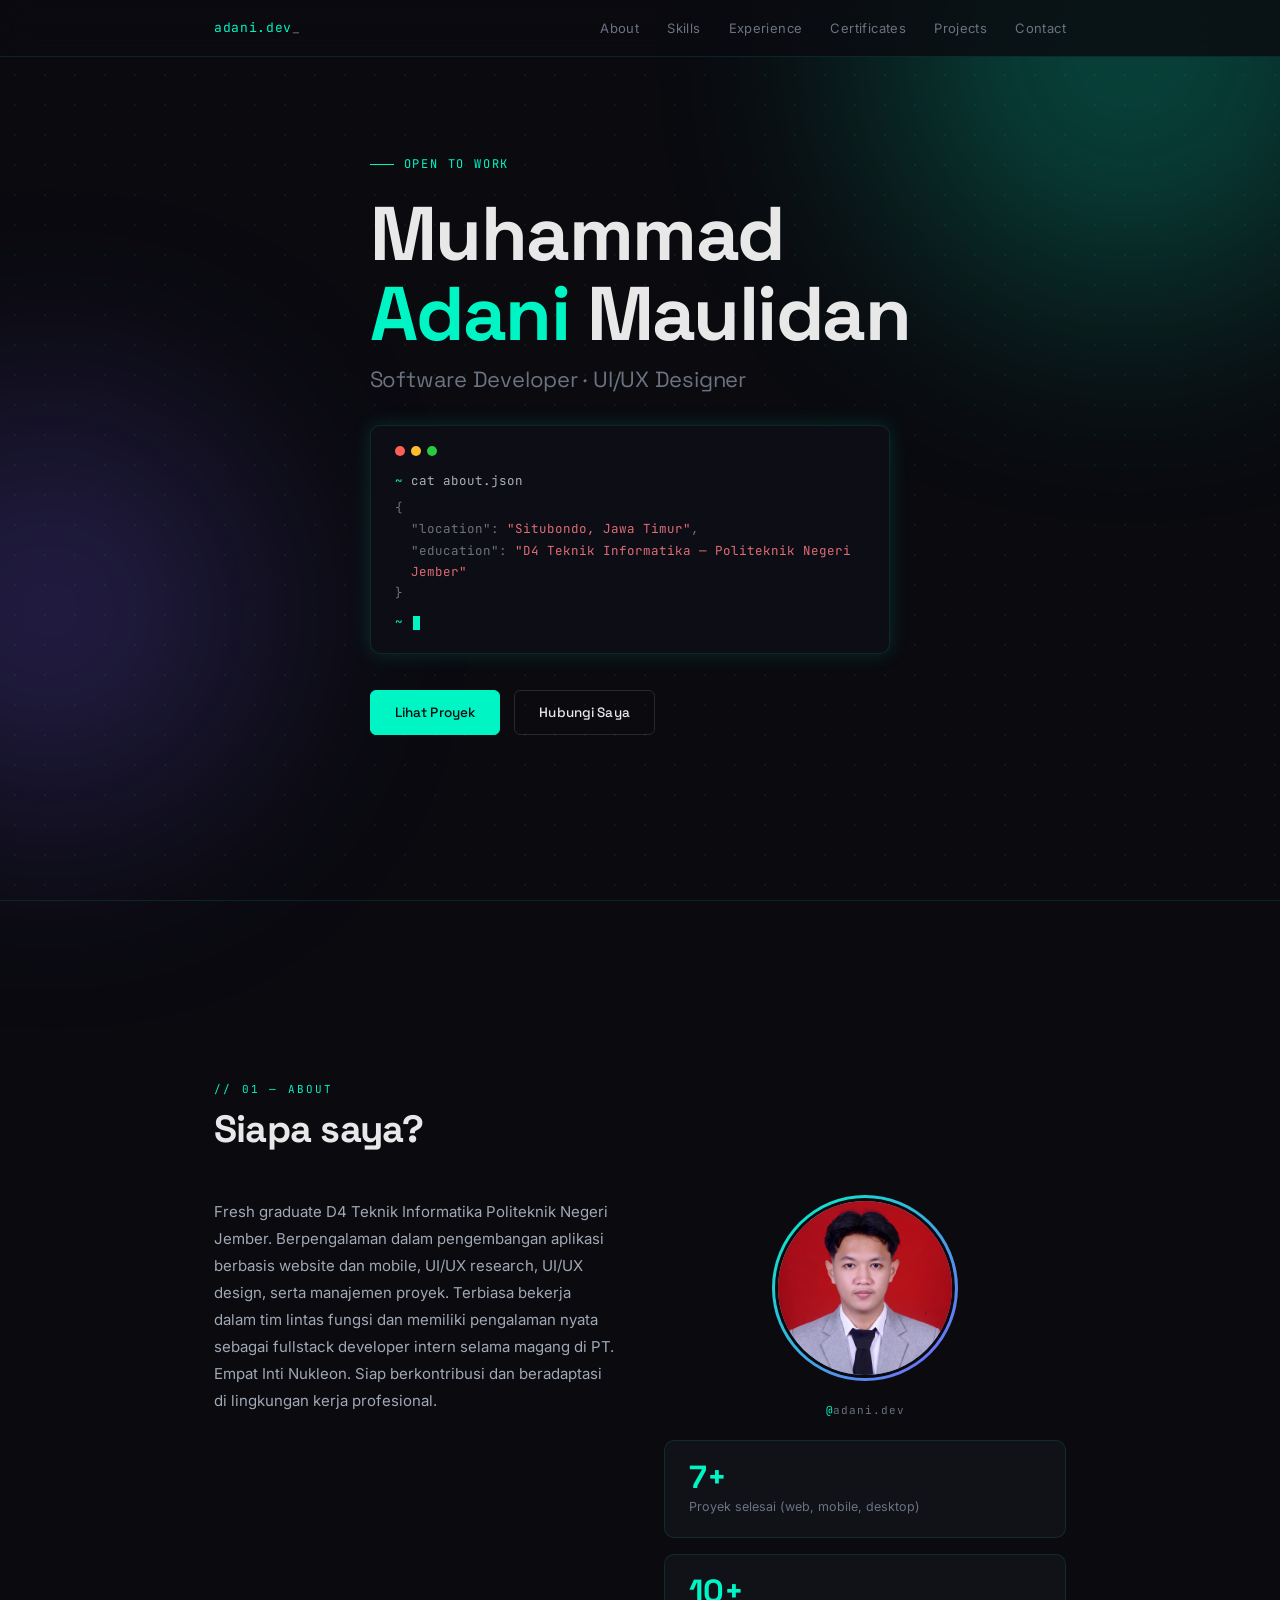
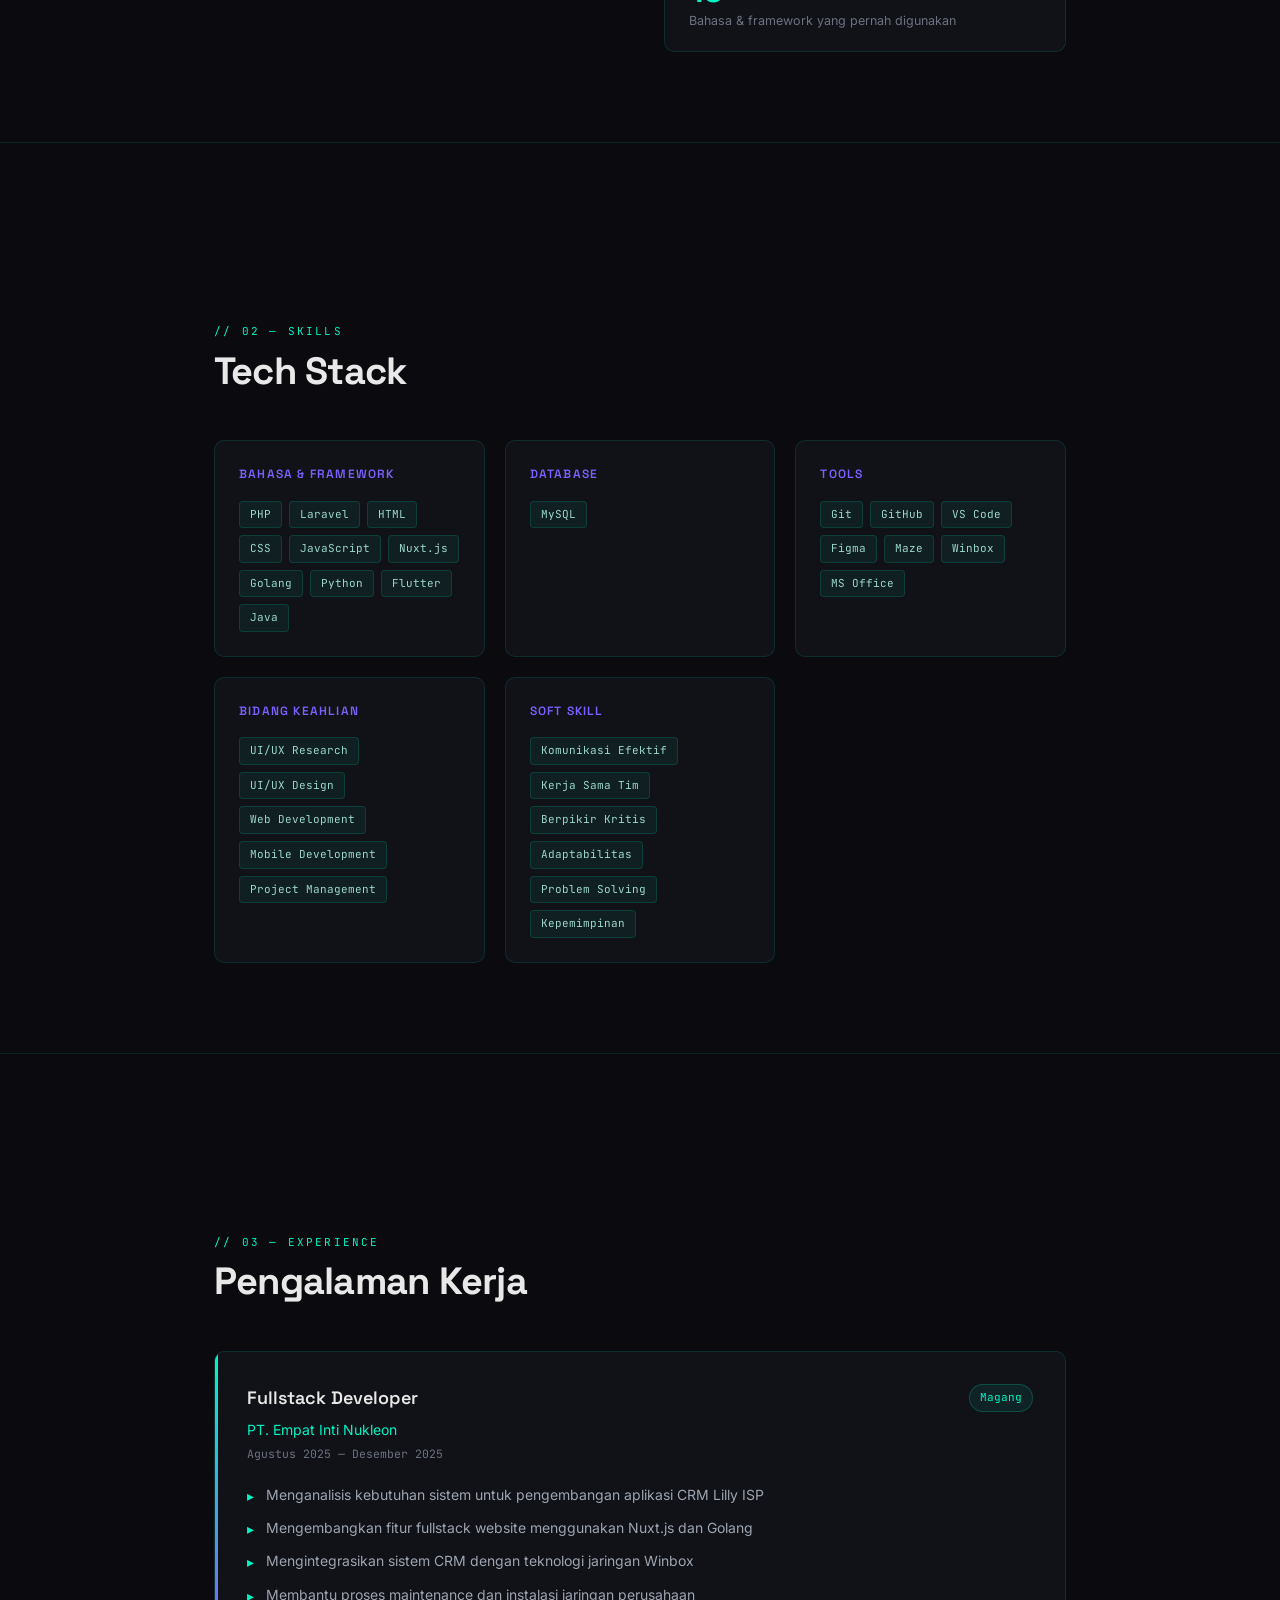
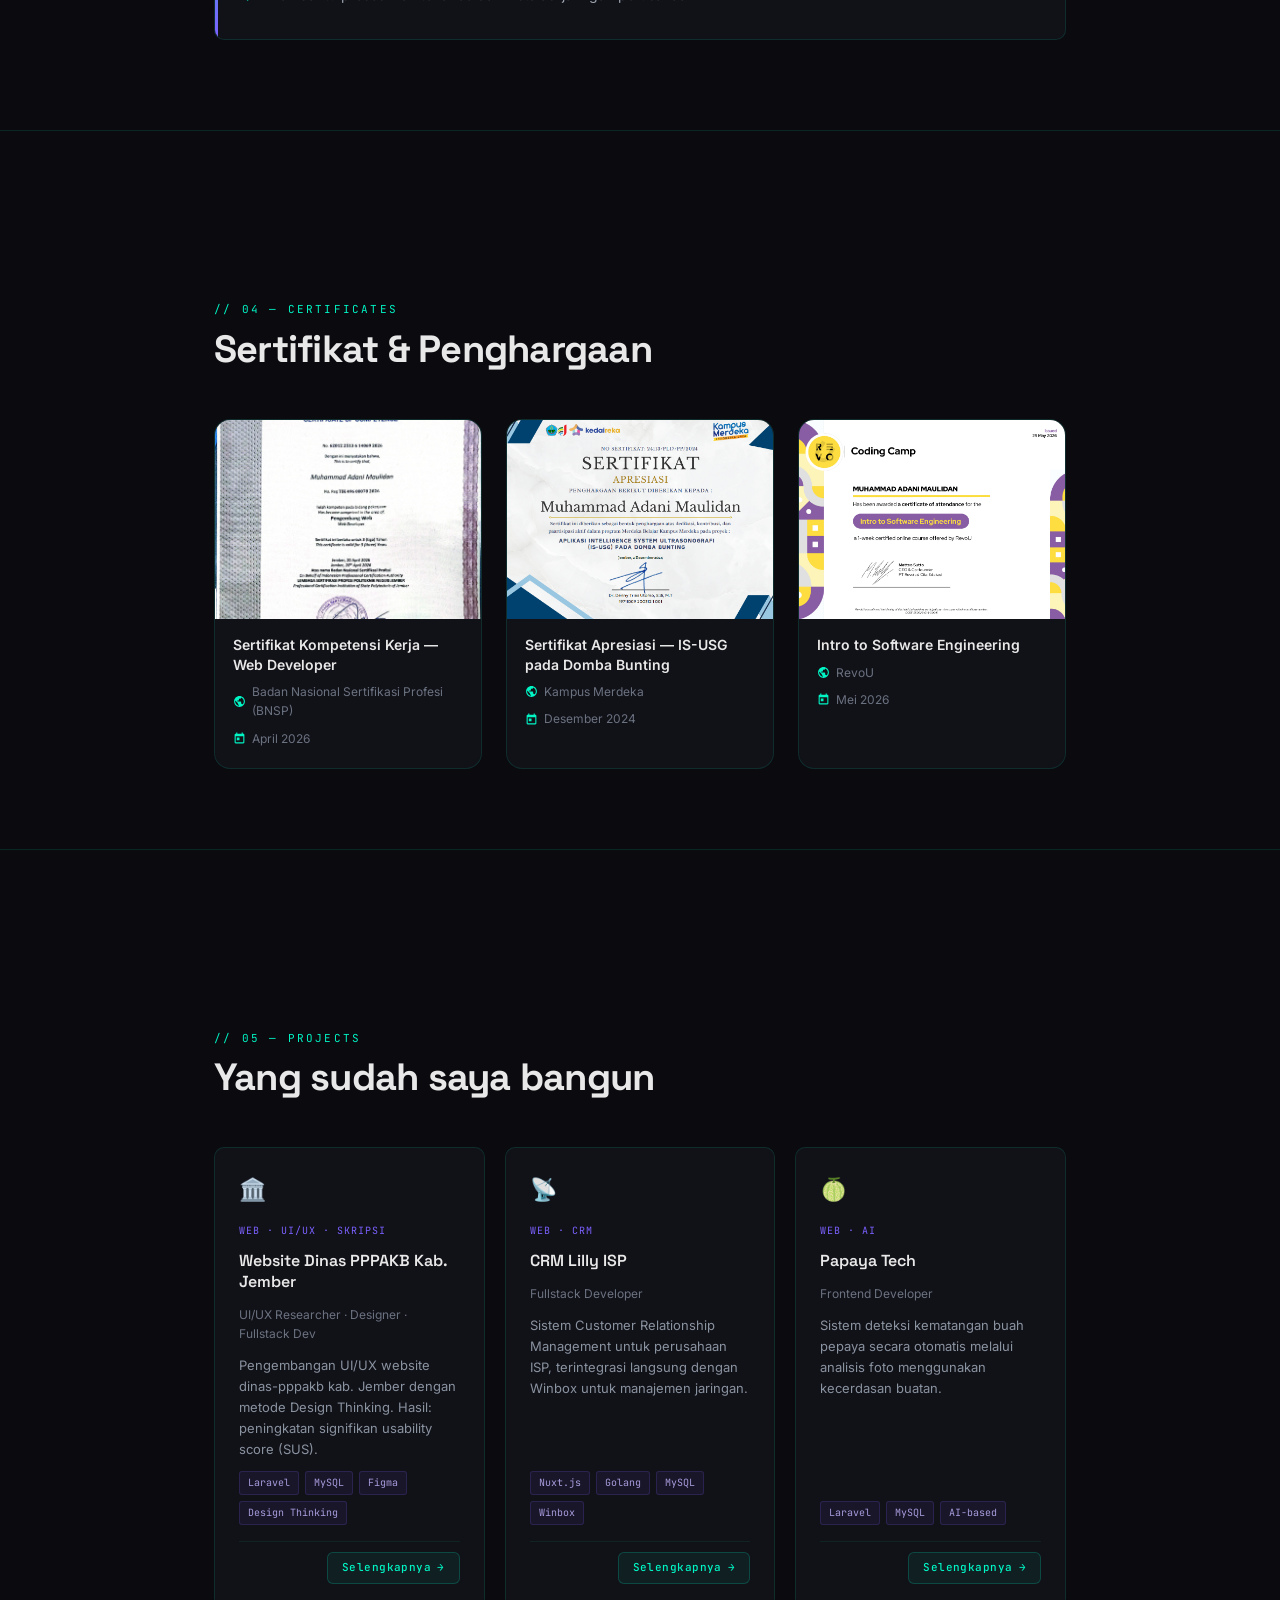
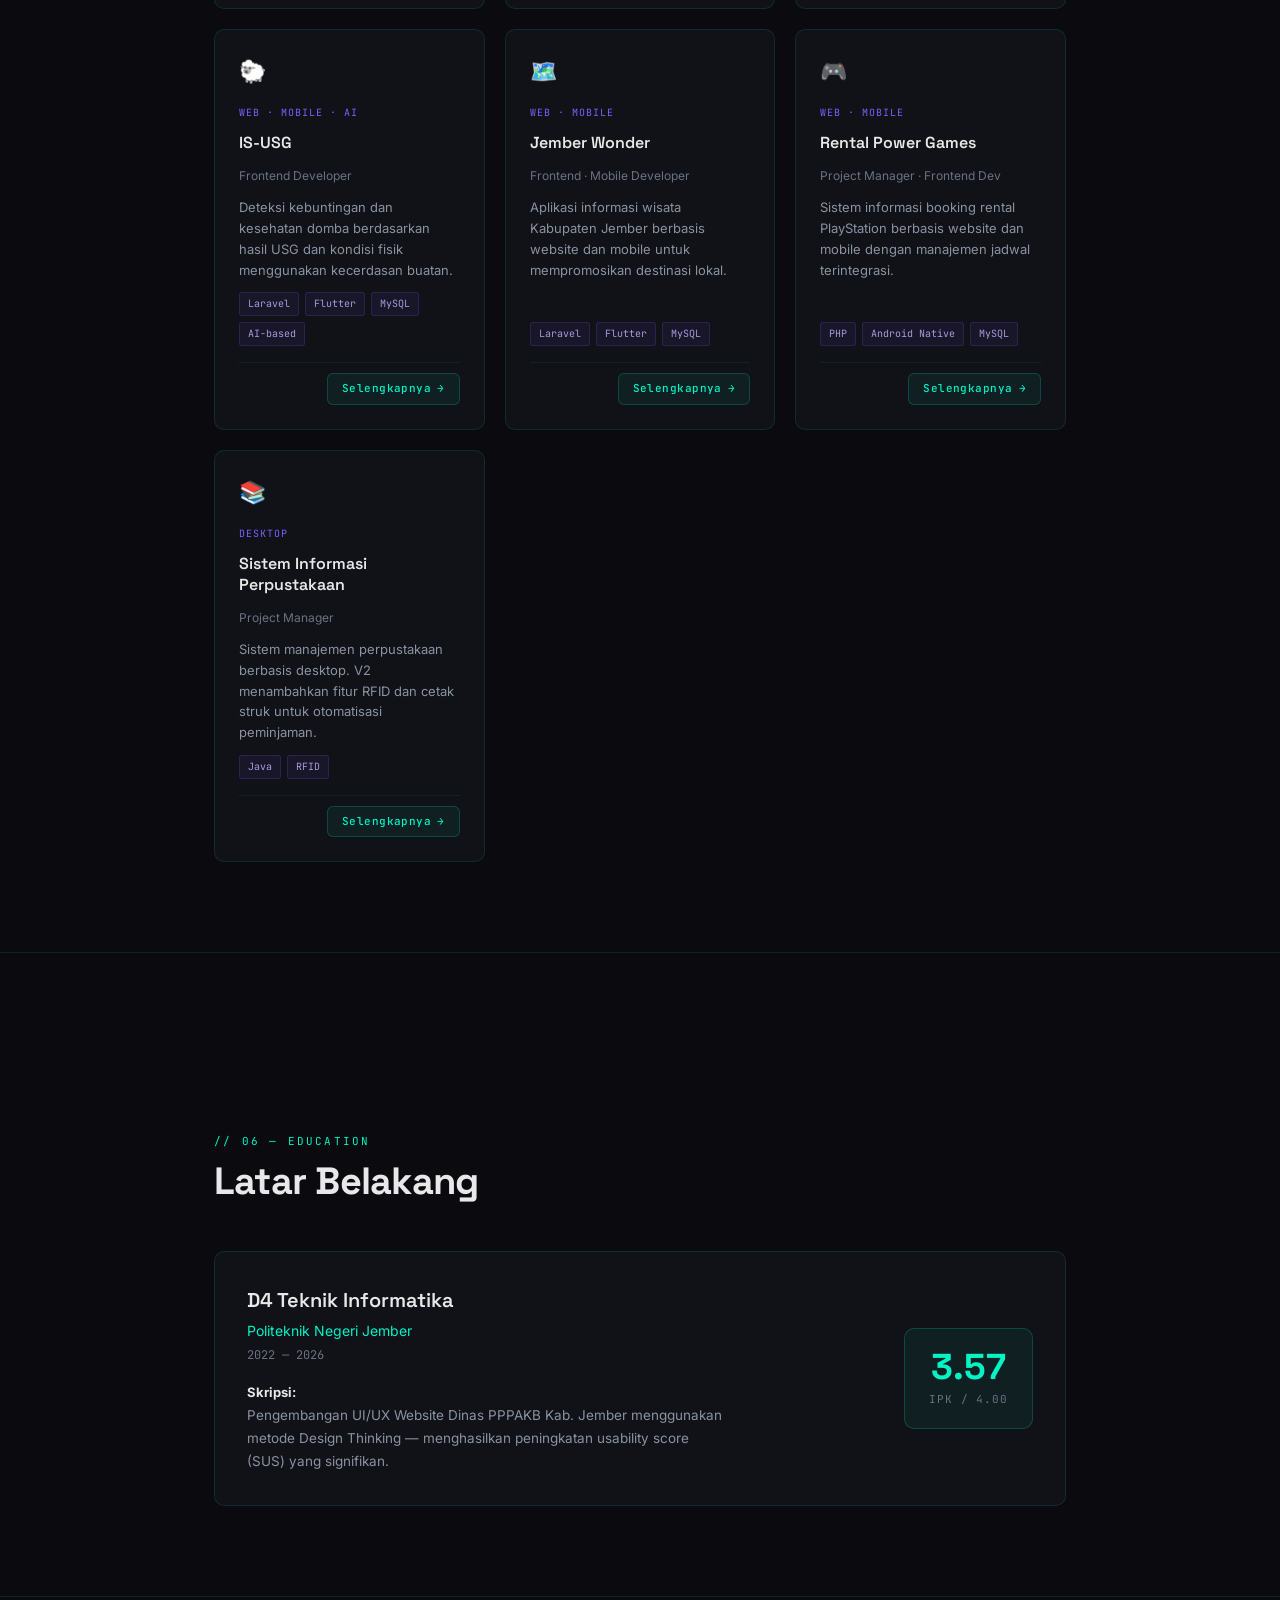
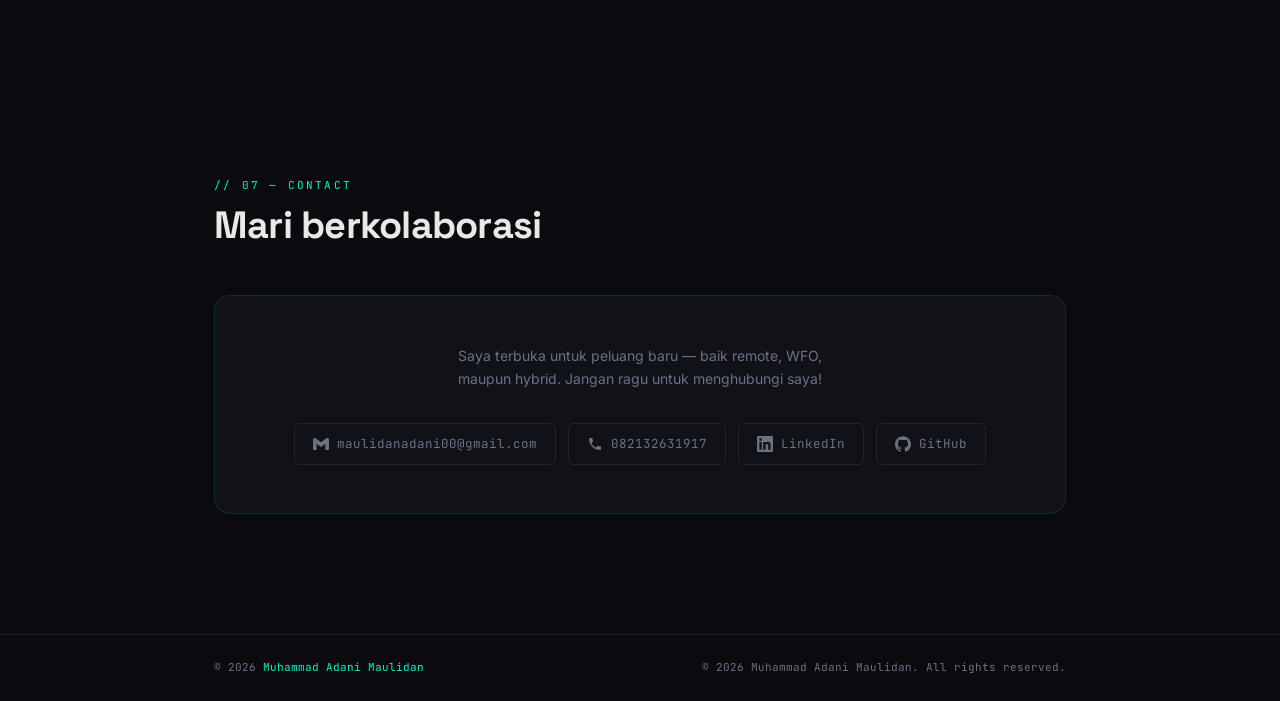
==== commit f047b255: "feat: add certificate lightbox and project detail pages with associated assets" ====
--- a/index.html
+++ b/index.html
@@ -21,6 +21,7 @@
       <li><a href="#about">About</a></li>
       <li><a href="#skills">Skills</a></li>
       <li><a href="#experience">Experience</a></li>
+      <li><a href="#certificates">Certificates</a></li>
       <li><a href="#projects">Projects</a></li>
       <li><a href="#contact">Contact</a></li>
     </ul>
@@ -38,6 +39,7 @@
     <li><a href="#about" class="nav-mobile-link">About</a></li>
     <li><a href="#skills" class="nav-mobile-link">Skills</a></li>
     <li><a href="#experience" class="nav-mobile-link">Experience</a></li>
+    <li><a href="#certificates" class="nav-mobile-link">Certificates</a></li>
     <li><a href="#projects" class="nav-mobile-link">Projects</a></li>
     <li><a href="#contact" class="nav-mobile-link">Contact</a></li>
   </ul>
@@ -47,9 +49,9 @@
 <section id="hero">
   <div class="container">
     <div class="hero-content">
-      <div class="hero-eyebrow">Available for work</div>
+      <div class="hero-eyebrow">Open to work</div>
       <h1>Muhammad<br><span class="name-accent">Adani</span> Maulidan</h1>
-      <p class="hero-role">Fullstack Developer · UI/UX Designer</p>
+      <p class="hero-role">Software Developer · UI/UX Designer</p>
 
       <div class="terminal">
         <div class="terminal-bar">
@@ -67,13 +69,7 @@
           <span class="t-out">"location":</span> <span class="t-val">"Situbondo, Jawa Timur"</span><span class="t-out">,</span>
         </div>
         <div class="terminal-line" style="padding-left:16px">
-          <span class="t-out">"education":</span> <span class="t-val">"D4 Teknik Informatika — Polije"</span><span class="t-out">,</span>
-        </div>
-        <div class="terminal-line" style="padding-left:16px">
-          <span class="t-out">"ipk":</span> <span class="t-val">"3.57 / 4.00"</span><span class="t-out">,</span>
-        </div>
-        <div class="terminal-line" style="padding-left:16px">
-          <span class="t-out">"openTo":</span> <span class="t-val">"Remote, WFO, Hybrid"</span>
+          <span class="t-out">"education":</span> <span class="t-val">"D4 Teknik Informatika — Politeknik Negeri Jember"</span>
         </div>
         <div class="terminal-line">
           <span class="t-out">}</span>
@@ -97,18 +93,16 @@
 <section id="about">
   <div class="container">
     <div class="reveal">
-      <div class="section-label">// 01 — Tentang</div>
+      <div class="section-label">// 01 — About</div>
       <h2>Siapa saya?</h2>
     </div>
     <div class="about-grid reveal">
       <div class="about-text">
-        <p>Fresh graduate D4 Teknik Informatika dari Politeknik Negeri Jember dengan IPK 3.57. Saya memiliki passion dalam membangun produk digital yang tidak hanya fungsional, tapi juga menyenangkan untuk digunakan.</p>
-        <p>Pengalaman nyata sebagai Fullstack Developer selama magang di perusahaan ISP membuat saya terbiasa bekerja di lingkungan produksi — dari analisis kebutuhan sistem hingga integrasi dengan teknologi jaringan.</p>
-        <p>Saya percaya bahwa kode yang baik adalah kode yang bisa dipahami orang lain, dan desain yang baik adalah desain yang tidak terasa seperti desain.</p>
+        <p>Fresh graduate D4 Teknik Informatika Politeknik Negeri Jember. Berpengalaman dalam pengembangan aplikasi berbasis website dan mobile, UI/UX research, UI/UX design, serta manajemen proyek. Terbiasa bekerja dalam tim lintas fungsi dan memiliki pengalaman nyata sebagai fullstack developer intern selama magang di PT. Empat Inti Nukleon. Siap berkontribusi dan beradaptasi di lingkungan kerja profesional.</p>
       </div>
       <div class="about-right">
         <div class="profile-photo-wrap">
-          <img src="Picture/Adani 1 .jpg" alt="Muhammad Adani Maulidan" class="profile-photo">
+          <img src="Picture/Adani 1.png" alt="Muhammad Adani Maulidan" class="profile-photo">
         </div>
         <div class="profile-name-tag"><span>@</span>adani.dev</div>
         <div class="about-stats">
@@ -116,10 +110,7 @@
             <div class="stat-num">7+</div>
             <div class="stat-label">Proyek selesai (web, mobile, desktop)</div>
           </div>
-          <div class="stat-card">
-            <div class="stat-num">3.57</div>
-            <div class="stat-label">IPK — Politeknik Negeri Jember</div>
-          </div>
+
           <div class="stat-card">
             <div class="stat-num">10+</div>
             <div class="stat-label">Bahasa & framework yang pernah digunakan</div>
@@ -136,48 +127,62 @@
 <section id="skills">
   <div class="container">
     <div class="reveal">
-      <div class="section-label">// 02 — Keahlian</div>
+      <div class="section-label">// 02 — Skills</div>
       <h2>Tech Stack</h2>
     </div>
     <div class="skills-grid reveal">
       <div class="skill-group">
-        <div class="skill-group-title">Frontend</div>
+        <div class="skill-group-title">Bahasa &amp; Framework</div>
         <div class="skill-tags">
+          <span class="tag">PHP</span>
+          <span class="tag">Laravel</span>
           <span class="tag">HTML</span>
           <span class="tag">CSS</span>
           <span class="tag">JavaScript</span>
           <span class="tag">Nuxt.js</span>
-          <span class="tag">Flutter</span>
-        </div>
-      </div>
-      <div class="skill-group">
-        <div class="skill-group-title">Backend</div>
-        <div class="skill-tags">
-          <span class="tag">PHP</span>
-          <span class="tag">Laravel</span>
           <span class="tag">Golang</span>
           <span class="tag">Python</span>
+          <span class="tag">Flutter</span>
           <span class="tag">Java</span>
         </div>
       </div>
       <div class="skill-group">
-        <div class="skill-group-title">Database & Tools</div>
+        <div class="skill-group-title">Database</div>
         <div class="skill-tags">
           <span class="tag">MySQL</span>
+        </div>
+      </div>
+      <div class="skill-group">
+        <div class="skill-group-title">Tools</div>
+        <div class="skill-tags">
+          <span class="tag">Git</span>
+          <span class="tag">GitHub</span>
+          <span class="tag">VS Code</span>
           <span class="tag">Figma</span>
-          <span class="tag">VS Code</span>
+          <span class="tag">Maze</span>
           <span class="tag">Winbox</span>
-          <span class="tag">Git</span>
+          <span class="tag">MS Office</span>
         </div>
       </div>
       <div class="skill-group">
-        <div class="skill-group-title">Domain</div>
+        <div class="skill-group-title">Bidang Keahlian</div>
         <div class="skill-tags">
-          <span class="tag">Web Dev</span>
-          <span class="tag">Mobile Dev</span>
+          <span class="tag">UI/UX Research</span>
           <span class="tag">UI/UX Design</span>
-          <span class="tag">AI Integration</span>
-          <span class="tag">Project Mgmt</span>
+          <span class="tag">Web Development</span>
+          <span class="tag">Mobile Development</span>
+          <span class="tag">Project Management</span>
+        </div>
+      </div>
+      <div class="skill-group">
+        <div class="skill-group-title">Soft Skill</div>
+        <div class="skill-tags">
+          <span class="tag">Komunikasi Efektif</span>
+          <span class="tag">Kerja Sama Tim</span>
+          <span class="tag">Berpikir Kritis</span>
+          <span class="tag">Adaptabilitas</span>
+          <span class="tag">Problem Solving</span>
+          <span class="tag">Kepemimpinan</span>
         </div>
       </div>
     </div>
@@ -190,7 +195,7 @@
 <section id="experience">
   <div class="container">
     <div class="reveal">
-      <div class="section-label">// 03 — Pengalaman</div>
+      <div class="section-label">// 03 — Experience</div>
       <h2>Pengalaman Kerja</h2>
     </div>
     <div class="reveal">
@@ -214,21 +219,93 @@
 
 <div class="section-divider"></div>
 
+<!-- CERTIFICATES -->
+<section id="certificates">
+  <div class="container">
+    <div class="reveal">
+      <div class="section-label">// 04 — Certificates</div>
+      <h2>Sertifikat &amp; Penghargaan</h2>
+    </div>
+    <div class="cert-grid reveal">
+
+      <!-- CERT 1 -->
+      <div class="cert-card">
+        <div class="cert-img-wrap" id="cert-modal-1">
+          <img src="Picture/S. Web Dev.jpg" alt="Sertifikat Kompetensi Kerja - Web Developer" class="cert-img">
+          <div class="cert-img-overlay"><span>&#128269; Lihat</span></div>
+        </div>
+        <div class="cert-body">
+          <div class="cert-name">Sertifikat Kompetensi Kerja — Web Developer</div>
+          <div class="cert-org">
+            <svg width="13" height="13" viewBox="0 0 24 24" fill="currentColor"><path d="M12 2C6.48 2 2 6.48 2 12s4.48 10 10 10 10-4.48 10-10S17.52 2 12 2zm-1 17.93c-3.95-.49-7-3.85-7-7.93 0-.62.08-1.21.21-1.79L9 15v1c0 1.1.9 2 2 2v1.93zm6.9-2.54c-.26-.81-1-1.39-1.9-1.39h-1v-3c0-.55-.45-1-1-1H8v-2h2c.55 0 1-.45 1-1V7h2c1.1 0 2-.9 2-2v-.41c2.93 1.19 5 4.06 5 7.41 0 2.08-.8 3.97-2.1 5.39z"/></svg>
+            Badan Nasional Sertifikasi Profesi (BNSP)
+          </div>
+          <div class="cert-date">
+            <svg width="13" height="13" viewBox="0 0 24 24" fill="currentColor"><path d="M19 3h-1V1h-2v2H8V1H6v2H5c-1.11 0-1.99.9-1.99 2L3 19c0 1.1.89 2 2 2h14c1.1 0 2-.9 2-2V5c0-1.1-.9-2-2-2zm0 16H5V8h14v11zM7 10h5v5H7z"/></svg>
+            April 2026
+          </div>
+        </div>
+      </div>
+
+      <!-- CERT 2 -->
+      <div class="cert-card">
+        <div class="cert-img-wrap" id="cert-modal-2">
+          <img src="Picture/S. Sertifikat IS USG.png" alt="Sertifikat Apresiasi IS-USG" class="cert-img">
+          <div class="cert-img-overlay"><span>&#128269; Lihat</span></div>
+        </div>
+        <div class="cert-body">
+          <div class="cert-name">Sertifikat Apresiasi — IS-USG pada Domba Bunting</div>
+          <div class="cert-org">
+            <svg width="13" height="13" viewBox="0 0 24 24" fill="currentColor"><path d="M12 2C6.48 2 2 6.48 2 12s4.48 10 10 10 10-4.48 10-10S17.52 2 12 2zm-1 17.93c-3.95-.49-7-3.85-7-7.93 0-.62.08-1.21.21-1.79L9 15v1c0 1.1.9 2 2 2v1.93zm6.9-2.54c-.26-.81-1-1.39-1.9-1.39h-1v-3c0-.55-.45-1-1-1H8v-2h2c.55 0 1-.45 1-1V7h2c1.1 0 2-.9 2-2v-.41c2.93 1.19 5 4.06 5 7.41 0 2.08-.8 3.97-2.1 5.39z"/></svg>
+            Kampus Merdeka
+          </div>
+          <div class="cert-date">
+            <svg width="13" height="13" viewBox="0 0 24 24" fill="currentColor"><path d="M19 3h-1V1h-2v2H8V1H6v2H5c-1.11 0-1.99.9-1.99 2L3 19c0 1.1.89 2 2 2h14c1.1 0 2-.9 2-2V5c0-1.1-.9-2-2-2zm0 16H5V8h14v11zM7 10h5v5H7z"/></svg>
+            Desember 2024
+          </div>
+        </div>
+      </div>
+
+      <!-- CERT 3 -->
+      <div class="cert-card">
+        <div class="cert-img-wrap" id="cert-modal-3">
+          <img src="Picture/S. Sertifikat Revou.png" alt="Intro to Software Engineering - RevoU" class="cert-img">
+          <div class="cert-img-overlay"><span>&#128269; Lihat</span></div>
+        </div>
+        <div class="cert-body">
+          <div class="cert-name">Intro to Software Engineering</div>
+          <div class="cert-org">
+            <svg width="13" height="13" viewBox="0 0 24 24" fill="currentColor"><path d="M12 2C6.48 2 2 6.48 2 12s4.48 10 10 10 10-4.48 10-10S17.52 2 12 2zm-1 17.93c-3.95-.49-7-3.85-7-7.93 0-.62.08-1.21.21-1.79L9 15v1c0 1.1.9 2 2 2v1.93zm6.9-2.54c-.26-.81-1-1.39-1.9-1.39h-1v-3c0-.55-.45-1-1-1H8v-2h2c.55 0 1-.45 1-1V7h2c1.1 0 2-.9 2-2v-.41c2.93 1.19 5 4.06 5 7.41 0 2.08-.8 3.97-2.1 5.39z"/></svg>
+            RevoU
+          </div>
+          <div class="cert-date">
+            <svg width="13" height="13" viewBox="0 0 24 24" fill="currentColor"><path d="M19 3h-1V1h-2v2H8V1H6v2H5c-1.11 0-1.99.9-1.99 2L3 19c0 1.1.89 2 2 2h14c1.1 0 2-.9 2-2V5c0-1.1-.9-2-2-2zm0 16H5V8h14v11zM7 10h5v5H7z"/></svg>
+            Mei 2026
+          </div>
+        </div>
+      </div>
+
+    </div>
+  </div>
+</section>
+
+<div class="section-divider"></div>
+
 <!-- PROJECTS -->
 <section id="projects">
   <div class="container">
     <div class="reveal">
-      <div class="section-label">// 04 — Proyek</div>
+      <div class="section-label">// 05 — Projects</div>
       <h2>Yang sudah saya bangun</h2>
     </div>
     <div class="projects-grid">
 
-      <div class="project-card reveal">
+      <div class="project-card reveal" id="card-dinas-pppakb">
         <div class="project-icon">🏛️</div>
         <div class="project-type">Web · UI/UX · Skripsi</div>
         <div class="project-name">Website Dinas PPPAKB Kab. Jember</div>
         <div class="project-role">UI/UX Researcher · Designer · Fullstack Dev</div>
-        <div class="project-desc">Redesain website instansi pemerintah dengan metode Design Thinking. Hasil: peningkatan signifikan usability score (SUS).</div>
+        <div class="project-desc">Pengembangan UI/UX website dinas-pppakb kab. Jember dengan metode Design Thinking. Hasil: peningkatan signifikan usability score (SUS).</div>
         <div class="project-stack">
           <span class="stack-pill">Laravel</span>
           <span class="stack-pill">MySQL</span>
@@ -236,11 +313,11 @@
           <span class="stack-pill">Design Thinking</span>
         </div>
         <div class="project-footer">
-          <a href="#" class="btn-selengkapnya" id="btn-project-dinas-pppakb">Selengkapnya <span class="arrow">→</span></a>
-        </div>
-      </div>
-
-      <div class="project-card reveal">
+          <a href="projects.html?p=dinas-pppakb" class="btn-selengkapnya" id="btn-project-dinas-pppakb">Selengkapnya <span class="arrow">→</span></a>
+        </div>
+      </div>
+
+      <div class="project-card reveal" id="card-crm-lilly">
         <div class="project-icon">📡</div>
         <div class="project-type">Web · CRM</div>
         <div class="project-name">CRM Lilly ISP</div>
@@ -253,11 +330,11 @@
           <span class="stack-pill">Winbox</span>
         </div>
         <div class="project-footer">
-          <a href="#" class="btn-selengkapnya" id="btn-project-crm-lilly">Selengkapnya <span class="arrow">→</span></a>
-        </div>
-      </div>
-
-      <div class="project-card reveal">
+          <a href="projects.html?p=crm-lilly" class="btn-selengkapnya" id="btn-project-crm-lilly">Selengkapnya <span class="arrow">→</span></a>
+        </div>
+      </div>
+
+      <div class="project-card reveal" id="card-papaya-tech">
         <div class="project-icon">🍈</div>
         <div class="project-type">Web · AI</div>
         <div class="project-name">Papaya Tech</div>
@@ -269,11 +346,11 @@
           <span class="stack-pill">AI-based</span>
         </div>
         <div class="project-footer">
-          <a href="#" class="btn-selengkapnya" id="btn-project-papaya-tech">Selengkapnya <span class="arrow">→</span></a>
-        </div>
-      </div>
-
-      <div class="project-card reveal">
+          <a href="projects.html?p=papaya-tech" class="btn-selengkapnya" id="btn-project-papaya-tech">Selengkapnya <span class="arrow">→</span></a>
+        </div>
+      </div>
+
+      <div class="project-card reveal" id="card-is-usg">
         <div class="project-icon">🐑</div>
         <div class="project-type">Web · Mobile · AI</div>
         <div class="project-name">IS-USG</div>
@@ -286,11 +363,11 @@
           <span class="stack-pill">AI-based</span>
         </div>
         <div class="project-footer">
-          <a href="#" class="btn-selengkapnya" id="btn-project-is-usg">Selengkapnya <span class="arrow">→</span></a>
-        </div>
-      </div>
-
-      <div class="project-card reveal">
+          <a href="projects.html?p=is-usg" class="btn-selengkapnya" id="btn-project-is-usg">Selengkapnya <span class="arrow">→</span></a>
+        </div>
+      </div>
+
+      <div class="project-card reveal" id="card-jember-wonder">
         <div class="project-icon">🗺️</div>
         <div class="project-type">Web · Mobile</div>
         <div class="project-name">Jember Wonder</div>
@@ -302,11 +379,11 @@
           <span class="stack-pill">MySQL</span>
         </div>
         <div class="project-footer">
-          <a href="#" class="btn-selengkapnya" id="btn-project-jember-wonder">Selengkapnya <span class="arrow">→</span></a>
-        </div>
-      </div>
-
-      <div class="project-card reveal">
+          <a href="projects.html?p=jember-wonder" class="btn-selengkapnya" id="btn-project-jember-wonder">Selengkapnya <span class="arrow">→</span></a>
+        </div>
+      </div>
+
+      <div class="project-card reveal" id="card-rental-power">
         <div class="project-icon">🎮</div>
         <div class="project-type">Web · Mobile</div>
         <div class="project-name">Rental Power Games</div>
@@ -318,11 +395,11 @@
           <span class="stack-pill">MySQL</span>
         </div>
         <div class="project-footer">
-          <a href="#" class="btn-selengkapnya" id="btn-project-rental-power">Selengkapnya <span class="arrow">→</span></a>
-        </div>
-      </div>
-
-      <div class="project-card reveal">
+          <a href="projects.html?p=rental-power" class="btn-selengkapnya" id="btn-project-rental-power">Selengkapnya <span class="arrow">→</span></a>
+        </div>
+      </div>
+
+      <div class="project-card reveal" id="card-perpustakaan">
         <div class="project-icon">📚</div>
         <div class="project-type">Desktop</div>
         <div class="project-name">Sistem Informasi Perpustakaan</div>
@@ -333,7 +410,7 @@
           <span class="stack-pill">RFID</span>
         </div>
         <div class="project-footer">
-          <a href="#" class="btn-selengkapnya" id="btn-project-perpustakaan">Selengkapnya <span class="arrow">→</span></a>
+          <a href="projects.html?p=perpustakaan" class="btn-selengkapnya" id="btn-project-perpustakaan">Selengkapnya <span class="arrow">→</span></a>
         </div>
       </div>
 
@@ -347,7 +424,7 @@
 <section id="education">
   <div class="container">
     <div class="reveal">
-      <div class="section-label">// 05 — Pendidikan</div>
+      <div class="section-label">// 06 — Education</div>
       <h2>Latar Belakang</h2>
     </div>
     <div class="edu-card reveal">
@@ -374,7 +451,7 @@
 <section id="contact">
   <div class="container">
     <div class="reveal">
-      <div class="section-label">// 06 — Kontak</div>
+      <div class="section-label">// 07 — Contact</div>
       <h2>Mari berkolaborasi</h2>
     </div>
     <div class="contact-wrap reveal">
@@ -401,9 +478,19 @@
 <footer>
   <div class="inner">
     <span>© 2026 <span class="ft-teal">Muhammad Adani Maulidan</span></span>
-    <span>Built with <span class="ft-teal">♥</span> &amp; HTML</span>
+    <span>&copy; 2026 Muhammad Adani Maulidan. All rights reserved.</span>
   </div>
 </footer>
+
+<!-- CERT LIGHTBOX MODAL -->
+<div class="cert-lightbox" id="certLightbox" role="dialog" aria-modal="true" aria-label="Tampilan sertifikat">
+  <div class="cert-lightbox-backdrop" id="certLightboxBackdrop"></div>
+  <div class="cert-lightbox-inner">
+    <button class="cert-lightbox-close" id="certLightboxClose" aria-label="Tutup">&times;</button>
+    <img src="" alt="Sertifikat" class="cert-lightbox-img" id="certLightboxImg">
+    <div class="cert-lightbox-caption" id="certLightboxCaption"></div>
+  </div>
+</div>
 
 <script src="index.js"></script>
 </body>
--- a/index.css
+++ b/index.css
@@ -1,4 +1,4 @@
-﻿*, *::before, *::after { box-sizing: border-box; margin: 0; padding: 0; }
+*, *::before, *::after { box-sizing: border-box; margin: 0; padding: 0; }
 
 :root {
   --bg: #0A0A0F;
@@ -588,3 +588,185 @@
 @media (prefers-reduced-motion: reduce) {
   *, *::before, *::after { animation: none !important; transition: none !important; }
 }
+
+/* ── CERTIFICATES ── */
+#certificates { padding: 80px 0; }
+
+.cert-grid {
+  display: grid;
+  grid-template-columns: repeat(3, 1fr);
+  gap: 24px;
+  margin-top: 40px;
+}
+
+.cert-card {
+  background: var(--bg-card);
+  border: 1px solid var(--border);
+  border-radius: 16px;
+  overflow: hidden;
+  transition: transform 0.3s ease, box-shadow 0.3s ease, border-color 0.3s ease;
+}
+.cert-card:hover {
+  transform: translateY(-6px);
+  box-shadow: var(--glow);
+  border-color: rgba(0,245,196,0.3);
+}
+
+.cert-img-wrap {
+  position: relative;
+  overflow: hidden;
+  aspect-ratio: 4/3;
+  cursor: pointer;
+  background: var(--bg-card2);
+}
+.cert-img {
+  width: 100%;
+  height: 100%;
+  object-fit: cover;
+  display: block;
+  transition: transform 0.4s ease;
+}
+.cert-card:hover .cert-img {
+  transform: scale(1.05);
+}
+.cert-img-overlay {
+  position: absolute;
+  inset: 0;
+  background: rgba(0,0,0,0.55);
+  display: flex;
+  align-items: center;
+  justify-content: center;
+  opacity: 0;
+  transition: opacity 0.3s ease;
+}
+.cert-img-wrap:hover .cert-img-overlay {
+  opacity: 1;
+}
+.cert-img-overlay span {
+  color: var(--teal);
+  font-size: 14px;
+  font-weight: 600;
+  letter-spacing: 0.5px;
+  background: rgba(0,0,0,0.5);
+  padding: 8px 16px;
+  border-radius: 20px;
+  border: 1px solid rgba(0,245,196,0.4);
+}
+
+.cert-body {
+  padding: 16px 18px 20px;
+  display: flex;
+  flex-direction: column;
+  gap: 8px;
+}
+.cert-name {
+  font-size: 14px;
+  font-weight: 600;
+  color: var(--text);
+  line-height: 1.4;
+}
+.cert-org,
+.cert-date {
+  display: flex;
+  align-items: center;
+  gap: 6px;
+  font-size: 12px;
+  color: var(--muted);
+}
+.cert-org svg,
+.cert-date svg {
+  color: var(--teal);
+  flex-shrink: 0;
+}
+
+/* Responsive */
+@media (max-width: 768px) {
+  .cert-grid { grid-template-columns: 1fr; gap: 16px; }
+}
+@media (min-width: 480px) and (max-width: 768px) {
+  .cert-grid { grid-template-columns: repeat(2, 1fr); }
+}
+
+/* ── CERT LIGHTBOX ── */
+.cert-lightbox {
+  position: fixed;
+  inset: 0;
+  z-index: 9999;
+  display: flex;
+  align-items: center;
+  justify-content: center;
+  opacity: 0;
+  pointer-events: none;
+  transition: opacity 0.3s ease;
+}
+.cert-lightbox.active {
+  opacity: 1;
+  pointer-events: all;
+}
+
+.cert-lightbox-backdrop {
+  position: absolute;
+  inset: 0;
+  background: rgba(5, 5, 10, 0.88);
+  backdrop-filter: blur(8px);
+  -webkit-backdrop-filter: blur(8px);
+  cursor: pointer;
+}
+
+.cert-lightbox-inner {
+  position: relative;
+  z-index: 1;
+  max-width: 90vw;
+  max-height: 90vh;
+  display: flex;
+  flex-direction: column;
+  align-items: center;
+  gap: 16px;
+  transform: scale(0.88);
+  transition: transform 0.3s cubic-bezier(0.34, 1.56, 0.64, 1);
+}
+.cert-lightbox.active .cert-lightbox-inner {
+  transform: scale(1);
+}
+
+.cert-lightbox-img {
+  max-width: 88vw;
+  max-height: 80vh;
+  width: auto;
+  height: auto;
+  border-radius: 12px;
+  box-shadow: 0 8px 60px rgba(0,0,0,0.7), 0 0 0 1px rgba(0,245,196,0.15);
+  object-fit: contain;
+  display: block;
+}
+
+.cert-lightbox-caption {
+  font-size: 13px;
+  color: var(--muted);
+  text-align: center;
+  max-width: 500px;
+}
+
+.cert-lightbox-close {
+  position: absolute;
+  top: -44px;
+  right: 0;
+  background: rgba(255,255,255,0.08);
+  border: 1px solid rgba(255,255,255,0.15);
+  color: var(--text);
+  width: 36px;
+  height: 36px;
+  border-radius: 50%;
+  font-size: 20px;
+  line-height: 1;
+  cursor: pointer;
+  display: flex;
+  align-items: center;
+  justify-content: center;
+  transition: background 0.2s, border-color 0.2s;
+}
+.cert-lightbox-close:hover {
+  background: rgba(0,245,196,0.15);
+  border-color: var(--teal);
+  color: var(--teal);
+}
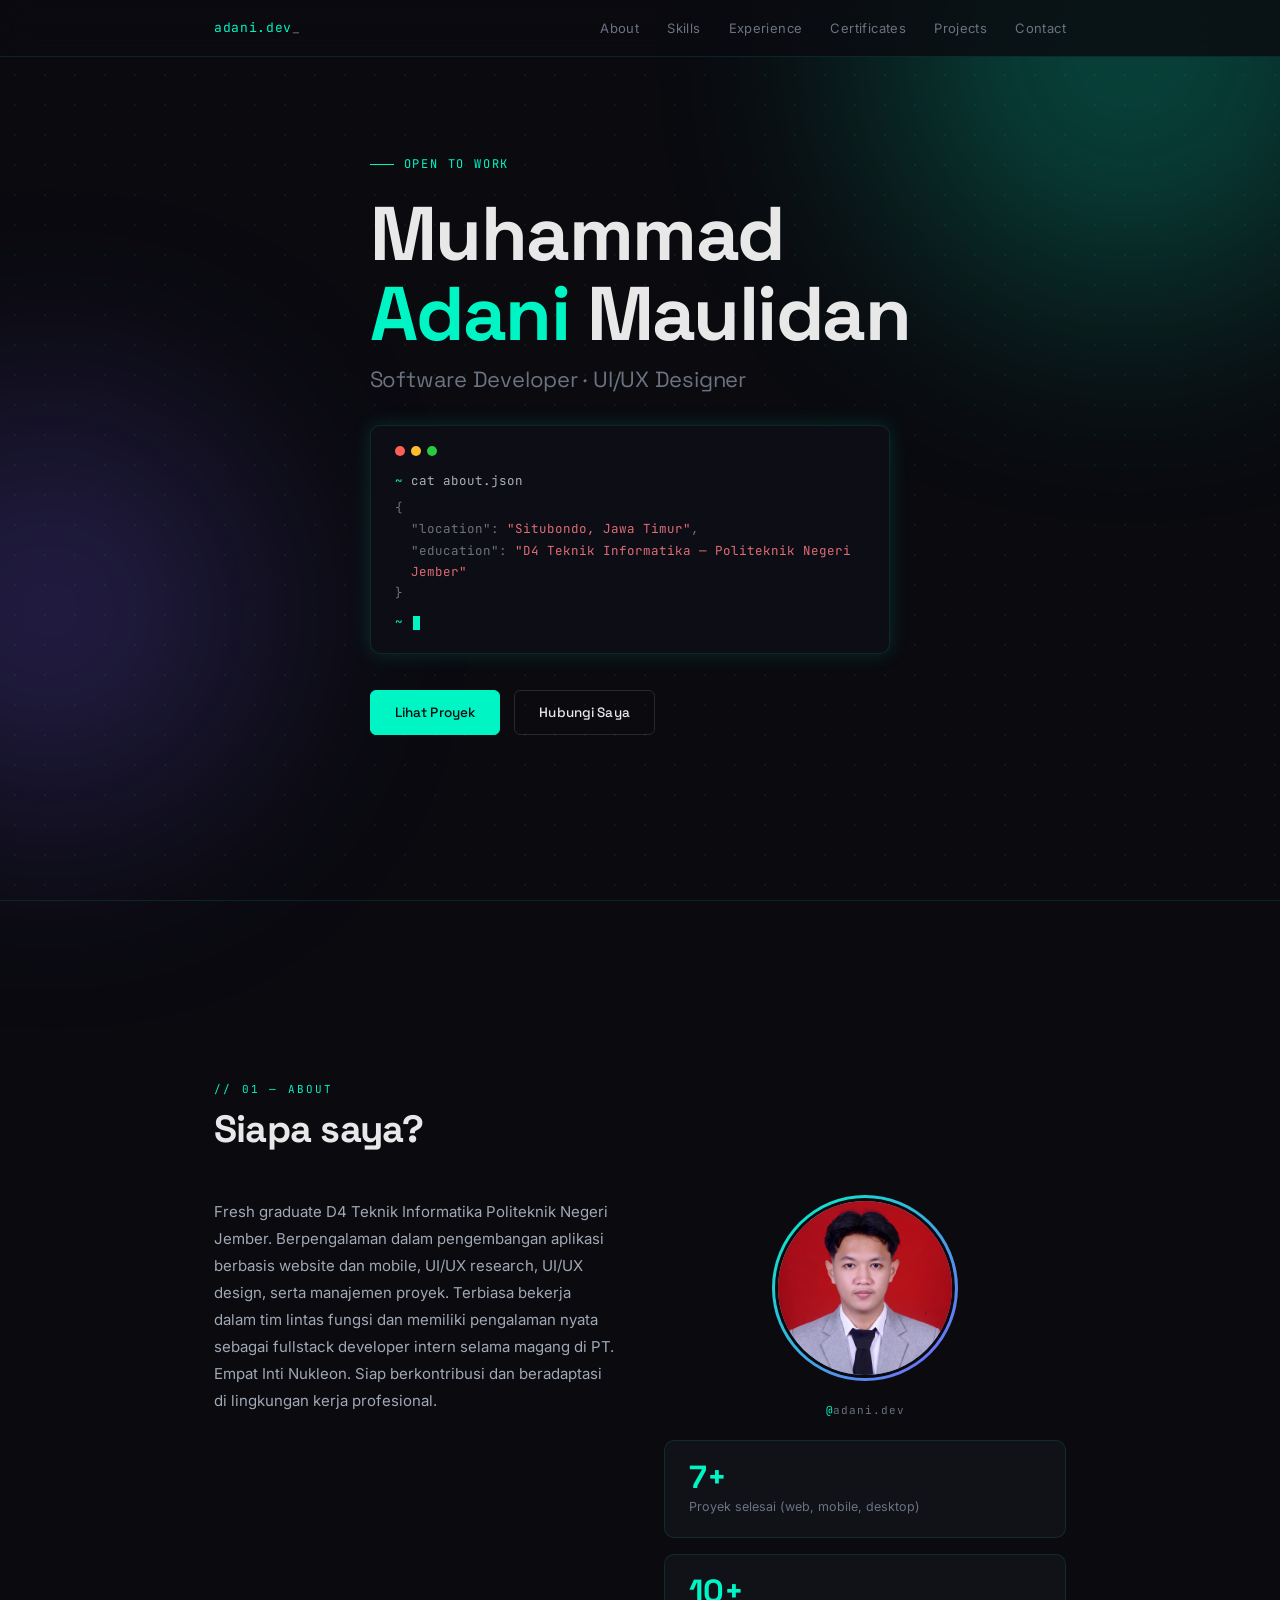
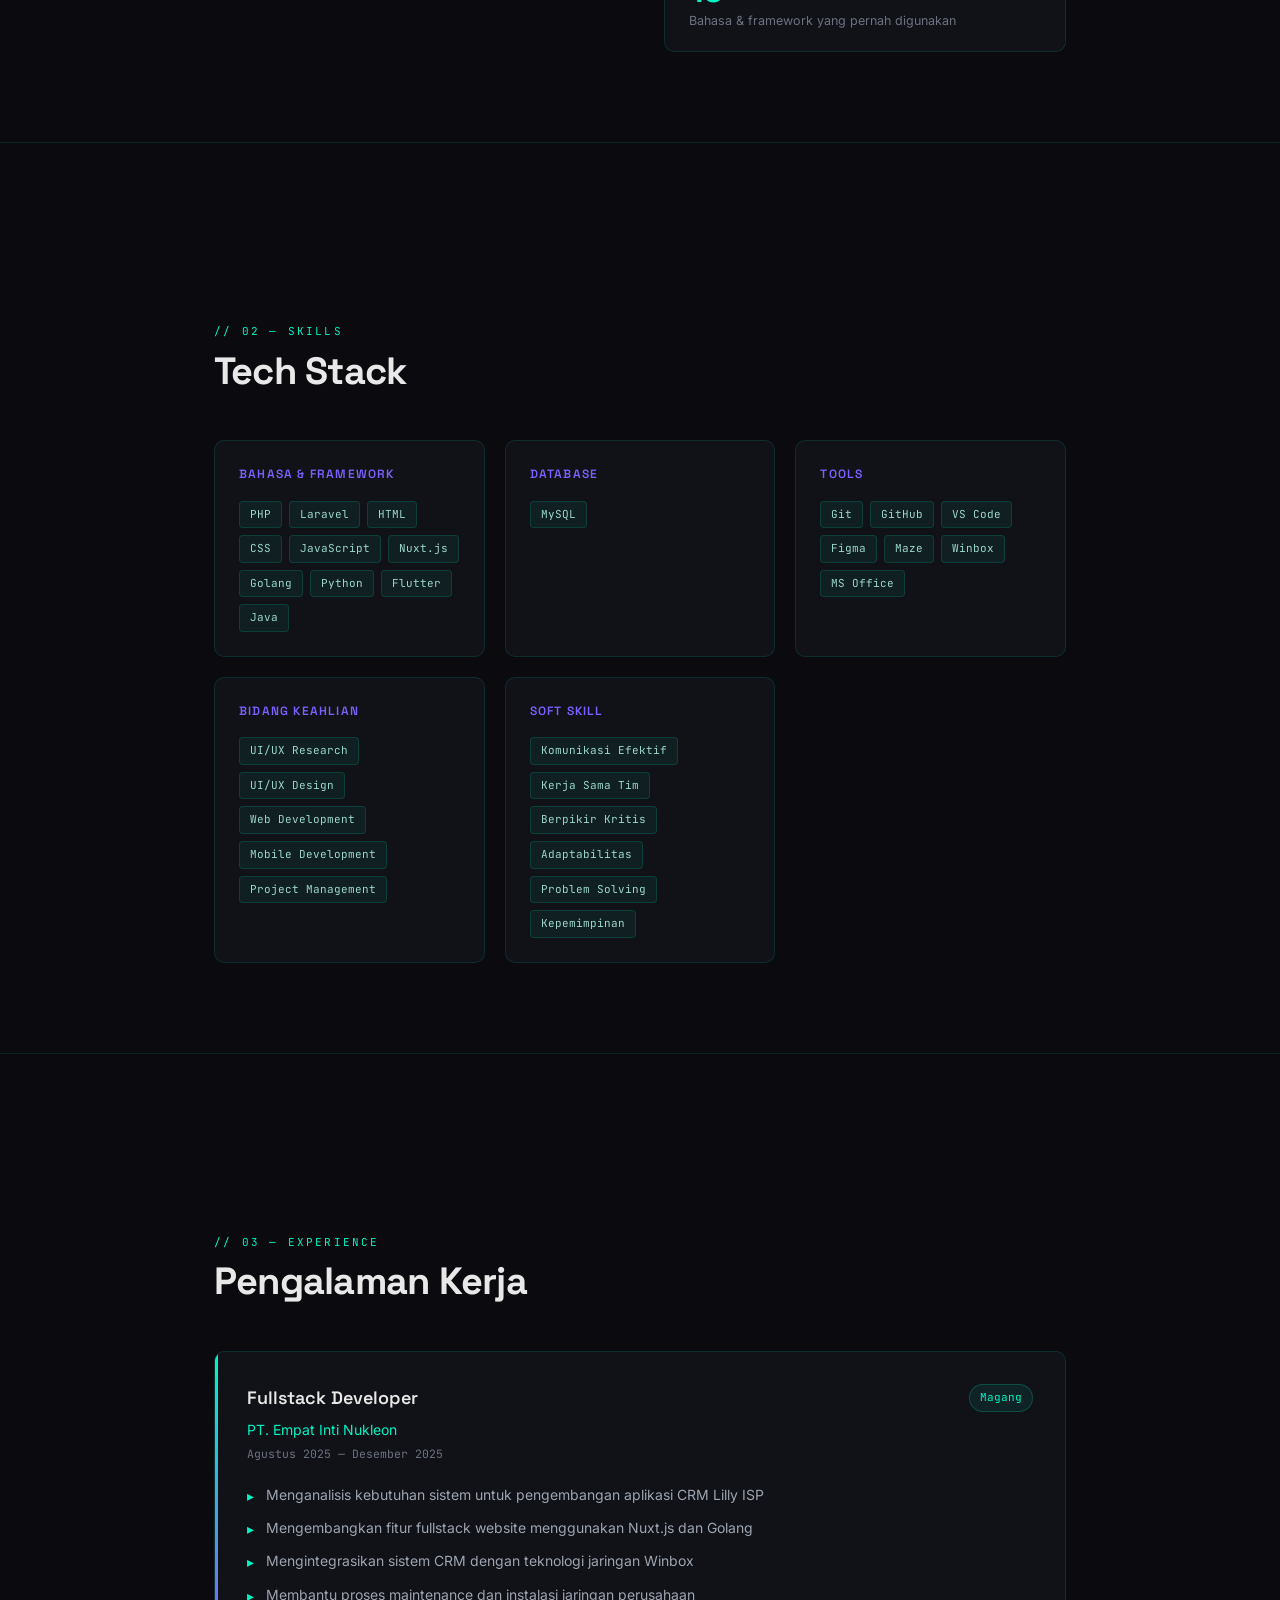
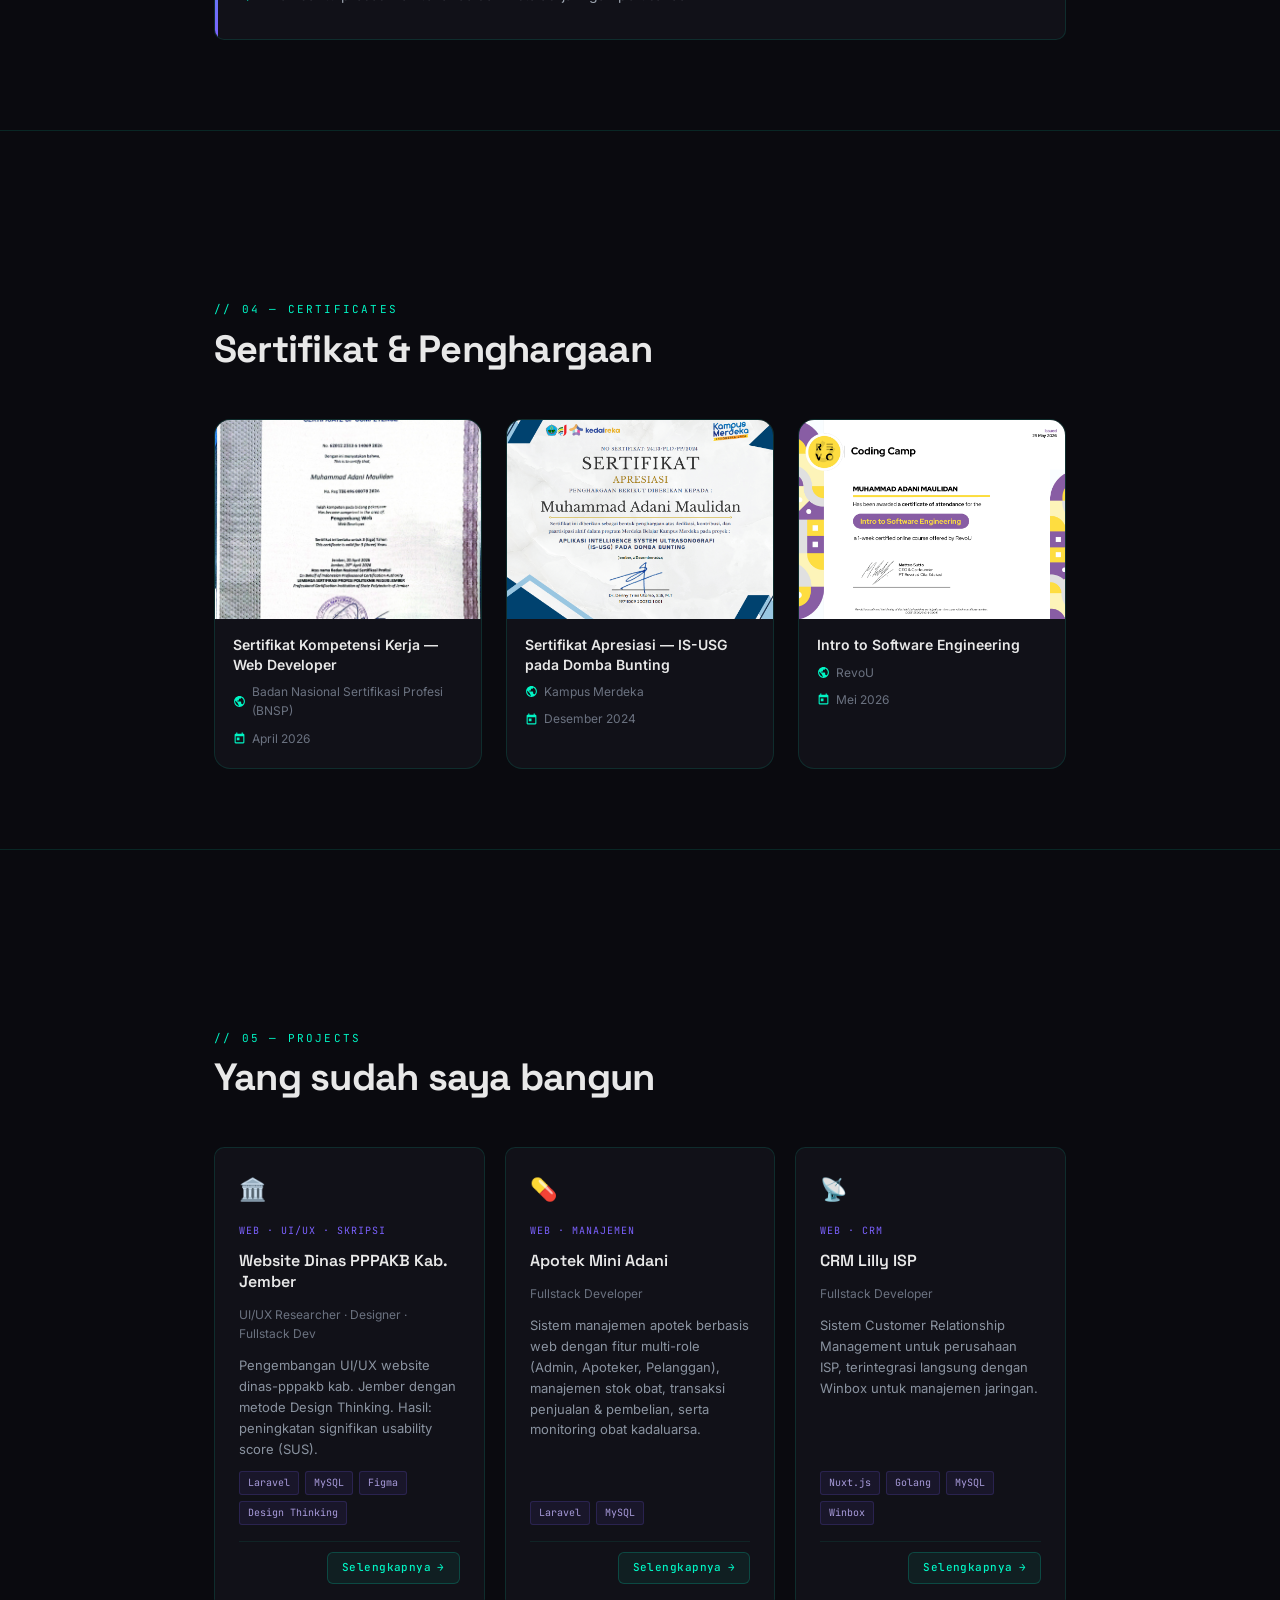
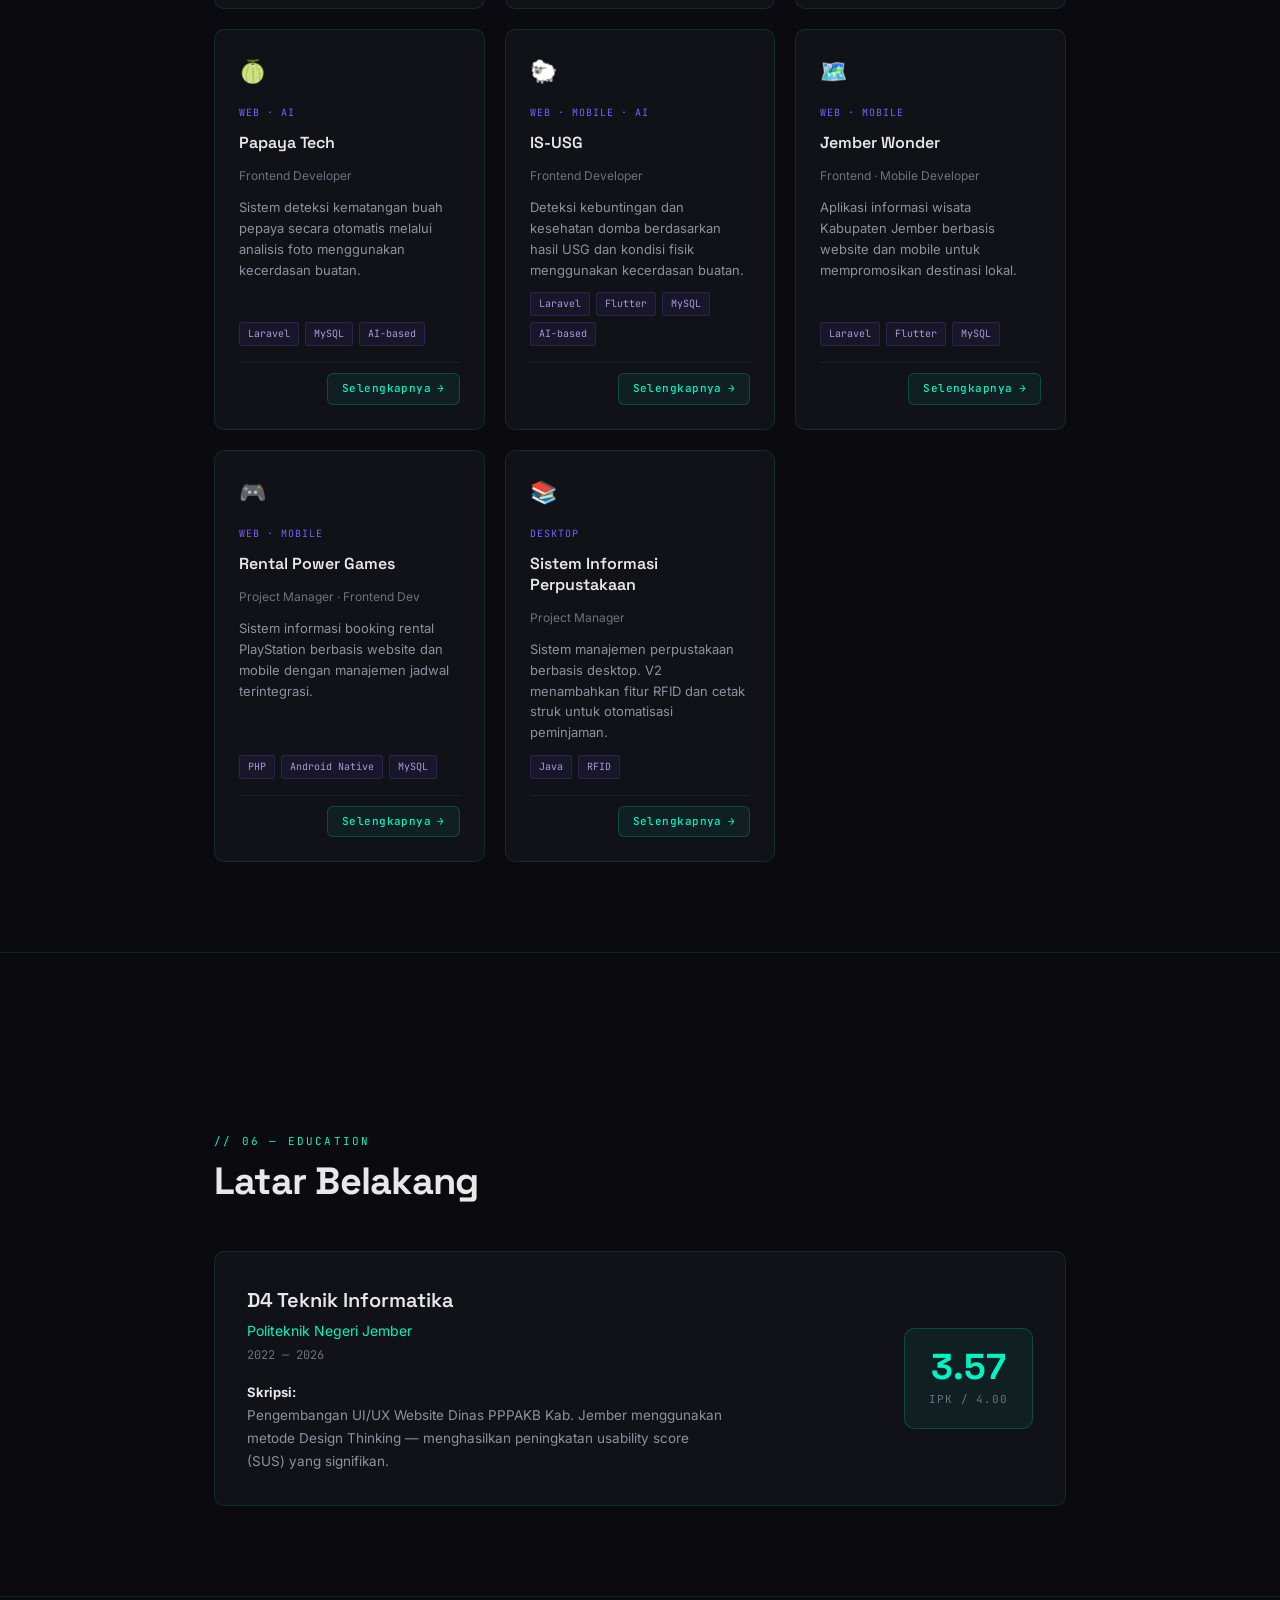
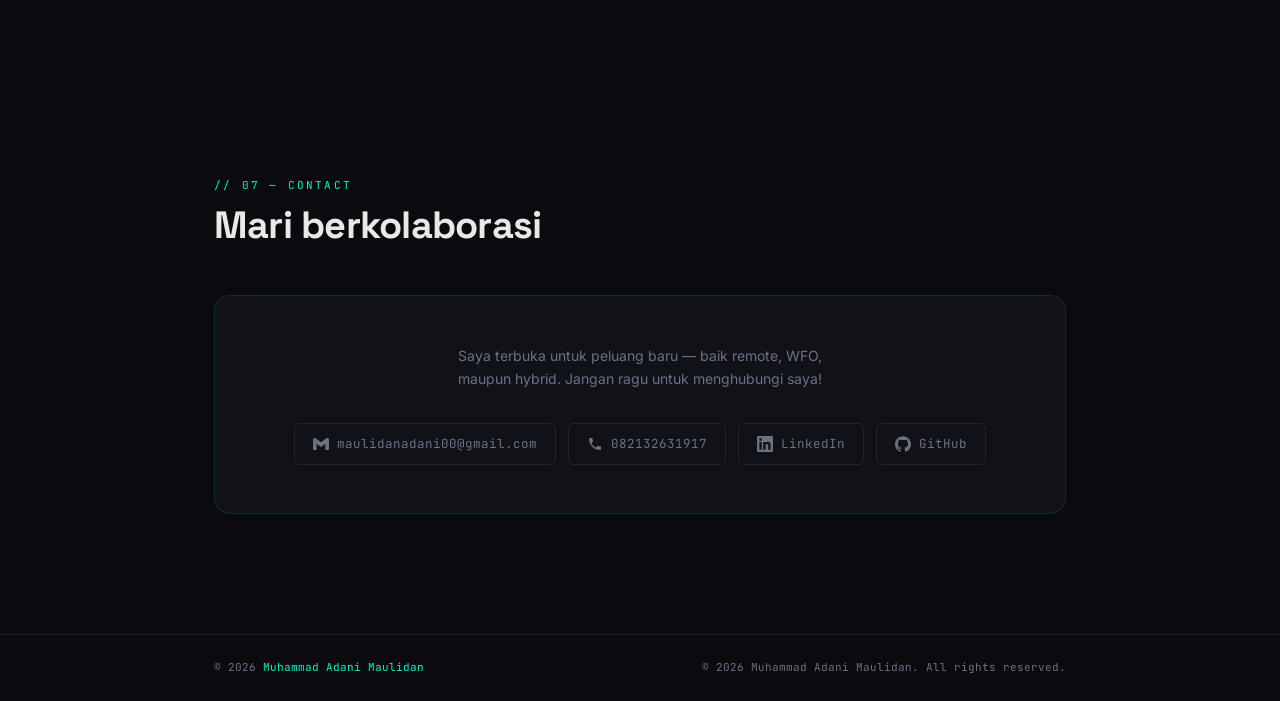
==== commit dd052791: "feat: add Apotek Mini Adani project page, screenshots, and project periods" ====
--- a/index.html
+++ b/index.html
@@ -317,6 +317,21 @@
         </div>
       </div>
 
+      <div class="project-card reveal" id="card-apotek-adani">
+        <div class="project-icon">💊</div>
+        <div class="project-type">Web &middot; Manajemen</div>
+        <div class="project-name">Apotek Mini Adani</div>
+        <div class="project-role">Fullstack Developer</div>
+        <div class="project-desc">Sistem manajemen apotek berbasis web dengan fitur multi-role (Admin, Apoteker, Pelanggan), manajemen stok obat, transaksi penjualan &amp; pembelian, serta monitoring obat kadaluarsa.</div>
+        <div class="project-stack">
+          <span class="stack-pill">Laravel</span>
+          <span class="stack-pill">MySQL</span>
+        </div>
+        <div class="project-footer">
+          <a href="projects.html?p=apotek-adani" class="btn-selengkapnya" id="btn-project-apotek-adani">Selengkapnya <span class="arrow">→</span></a>
+        </div>
+      </div>
+
       <div class="project-card reveal" id="card-crm-lilly">
         <div class="project-icon">📡</div>
         <div class="project-type">Web · CRM</div>
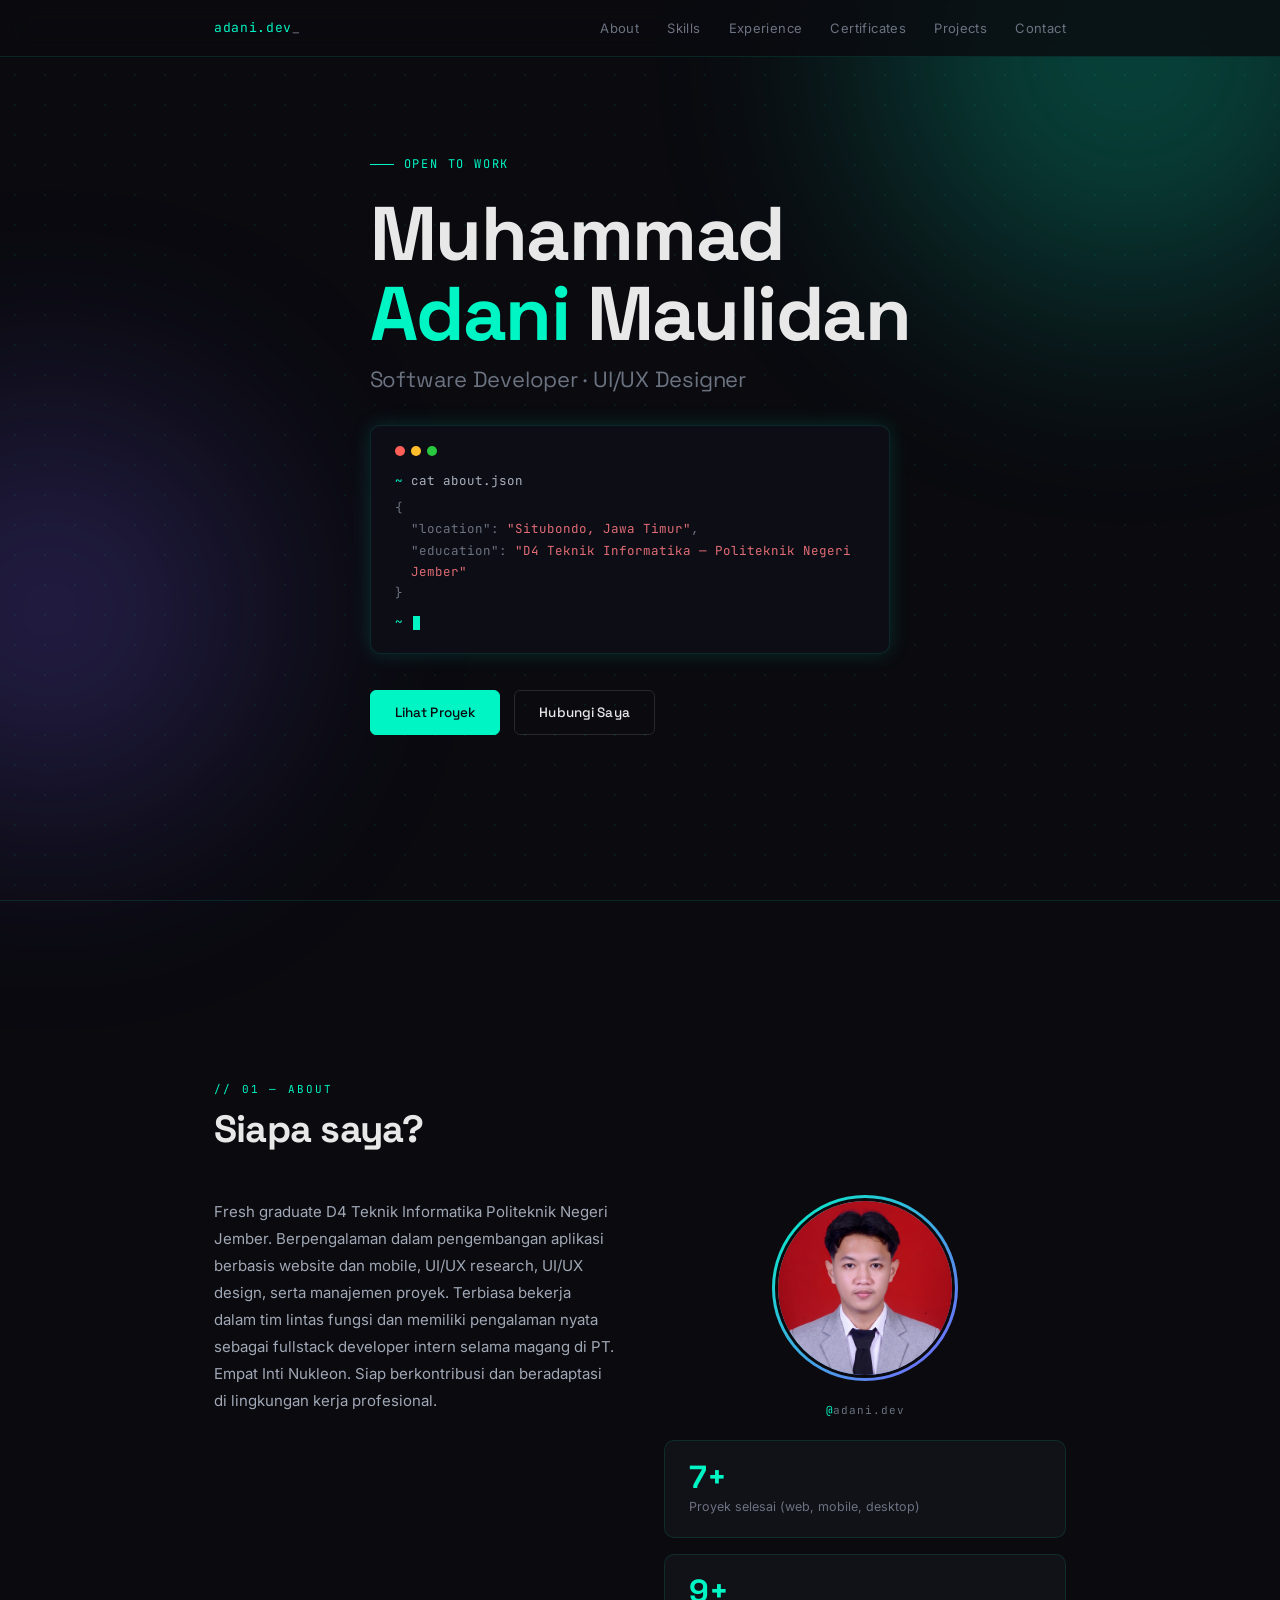
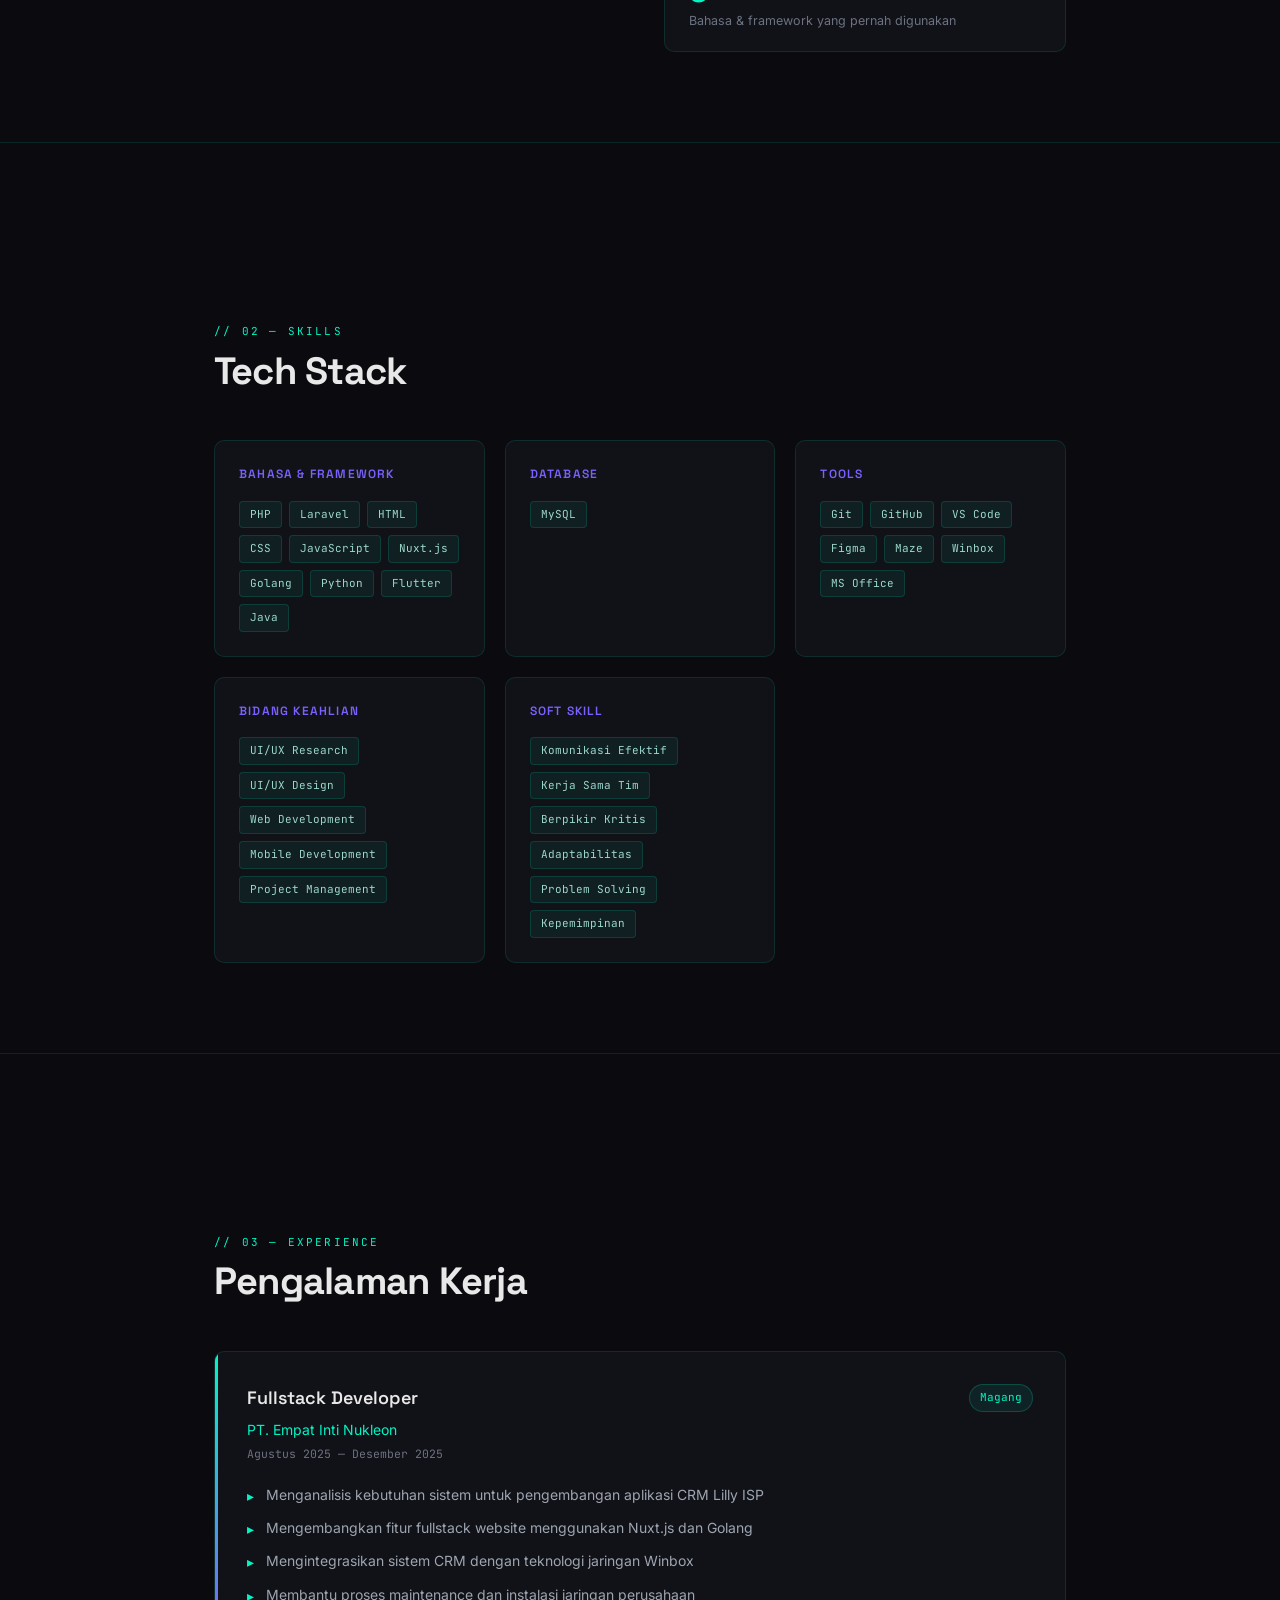
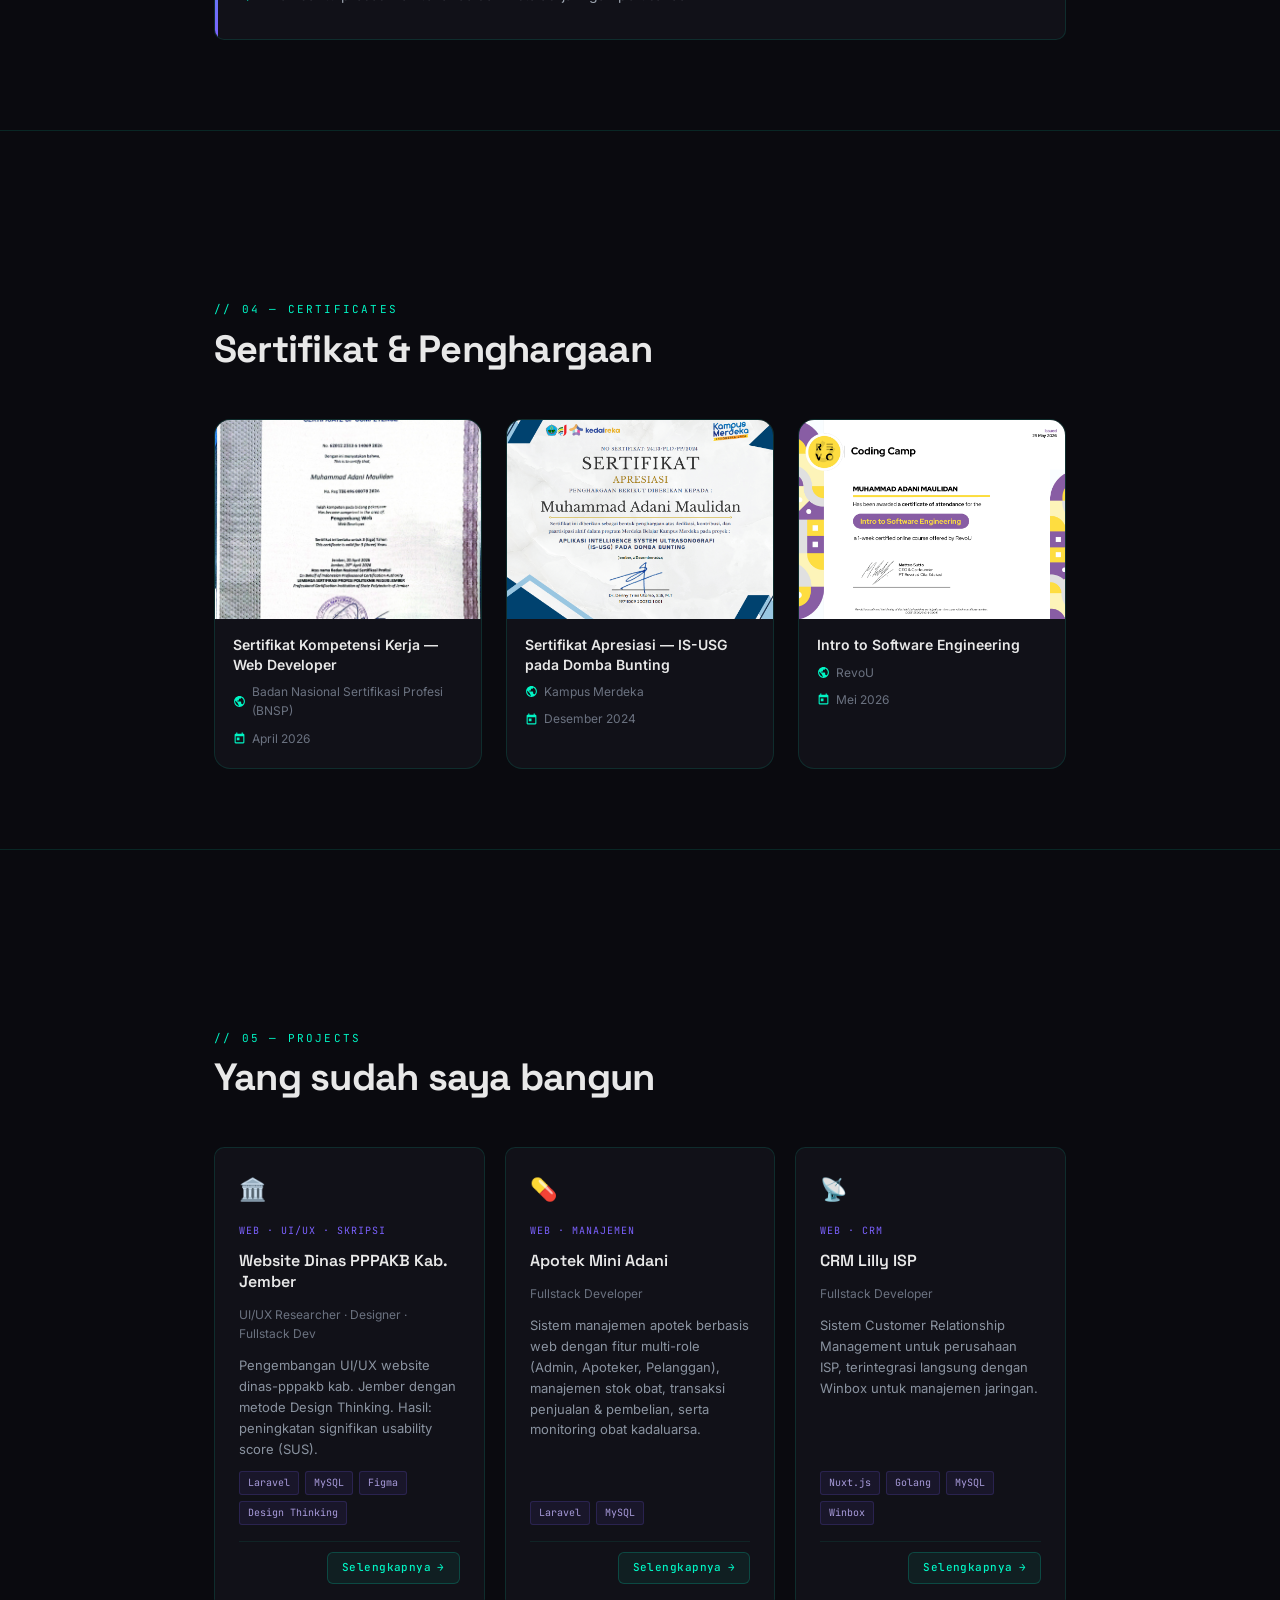
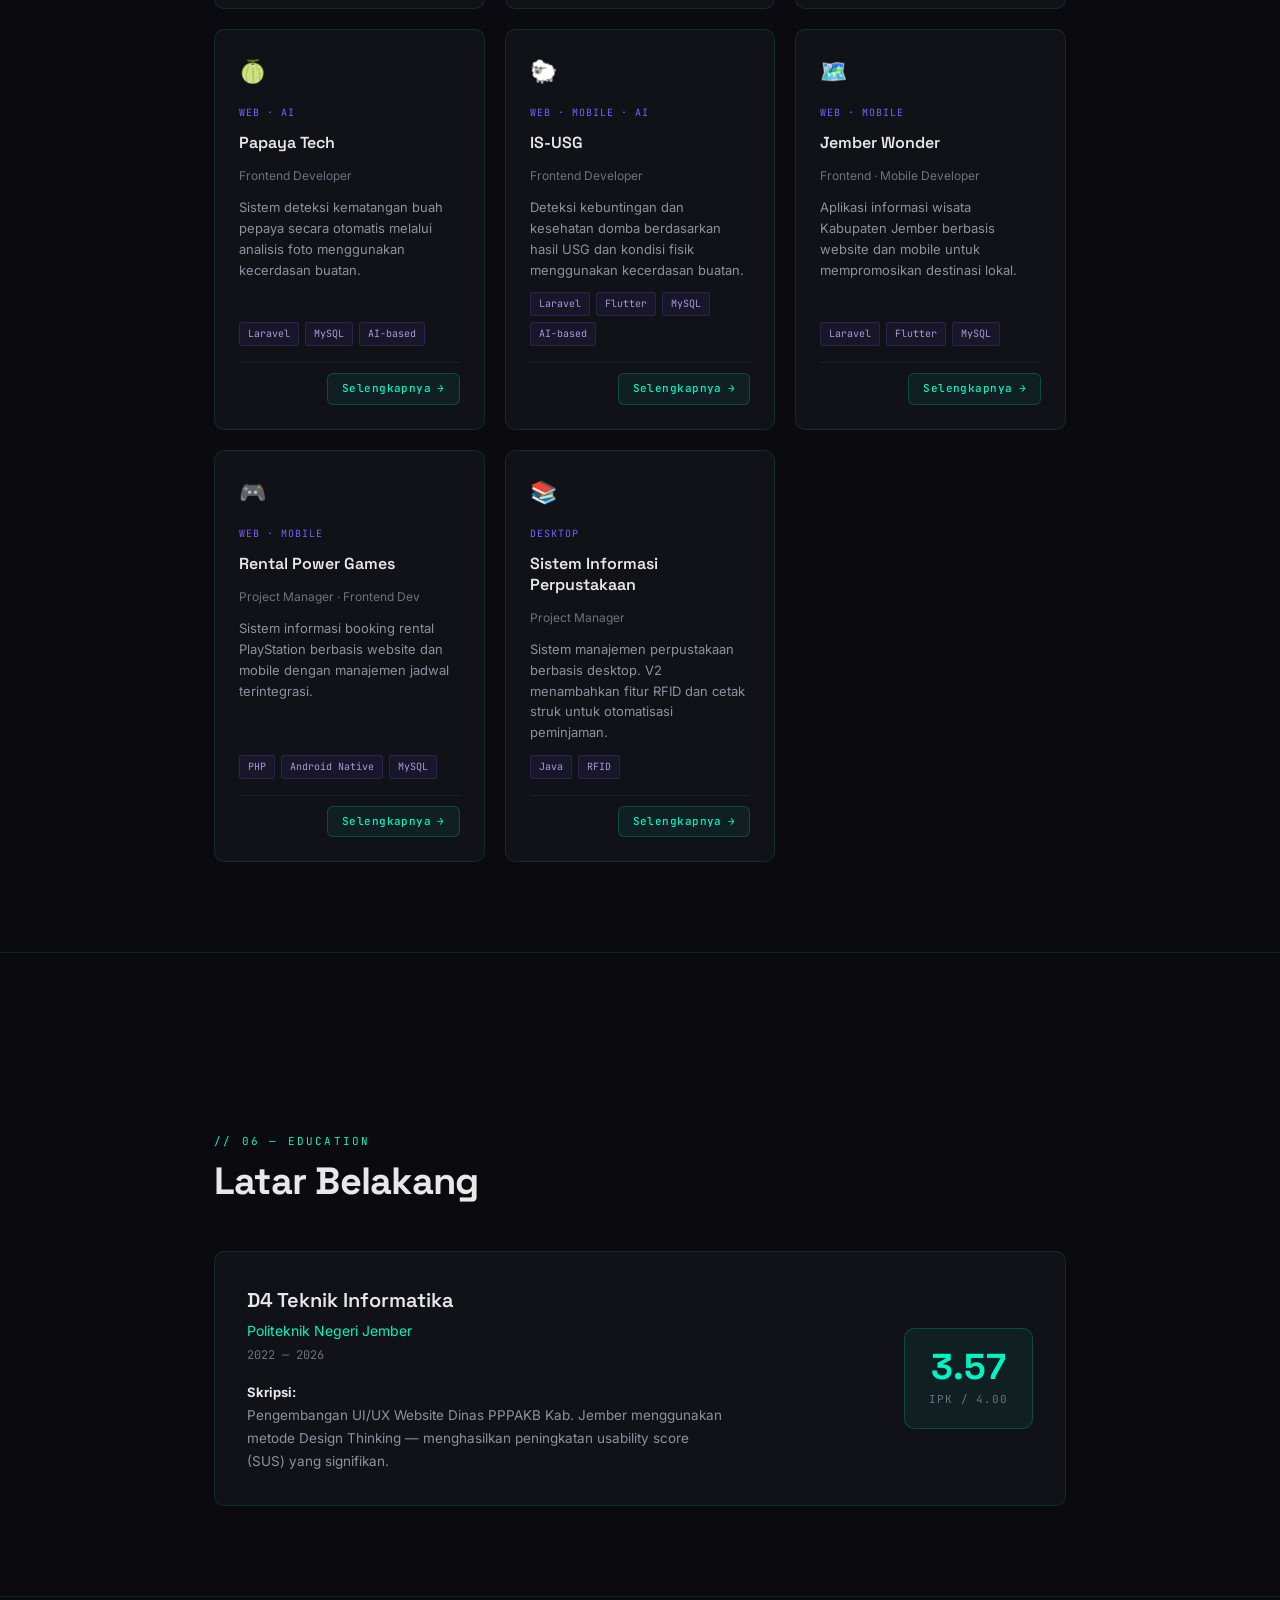
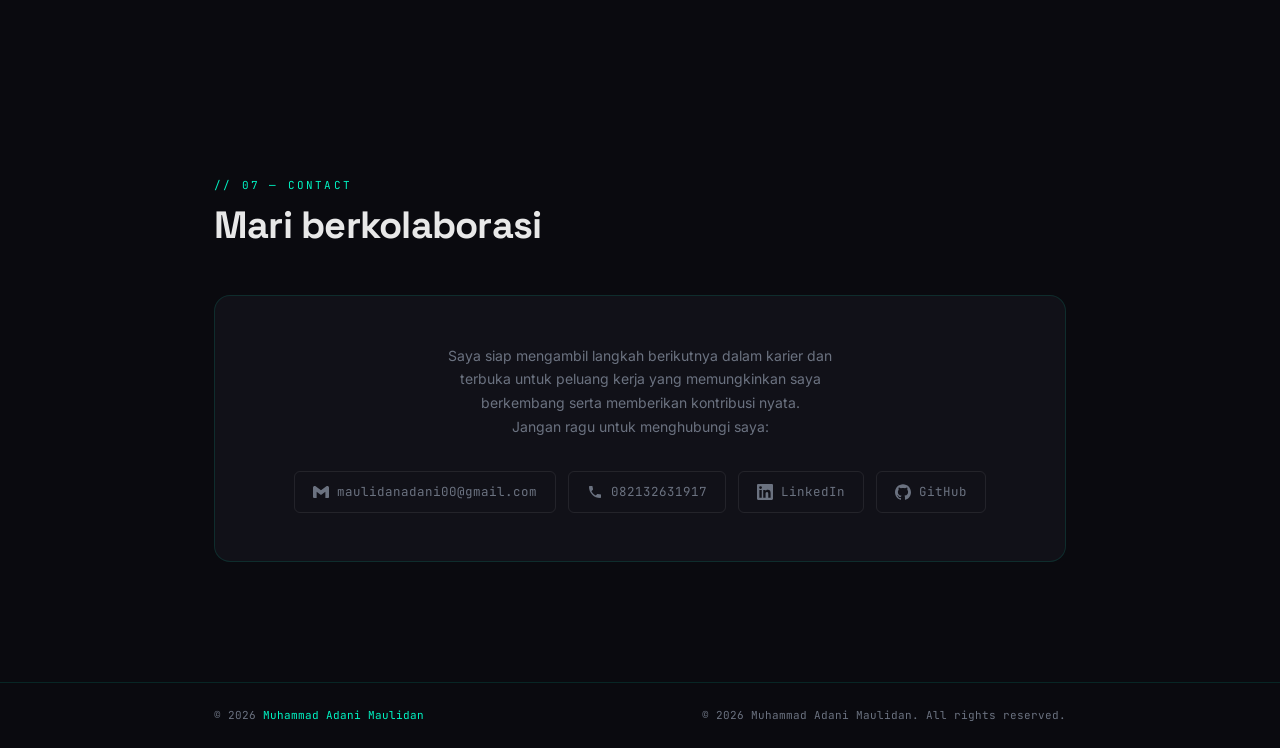
==== commit 48058b22: "Finishing 1.0" ====
--- a/index.html
+++ b/index.html
@@ -112,7 +112,7 @@
           </div>
 
           <div class="stat-card">
-            <div class="stat-num">10+</div>
+            <div class="stat-num">9+</div>
             <div class="stat-label">Bahasa & framework yang pernah digunakan</div>
           </div>
         </div>
@@ -469,8 +469,8 @@
       <div class="section-label">// 07 — Contact</div>
       <h2>Mari berkolaborasi</h2>
     </div>
-    <div class="contact-wrap reveal">
-      <p class="contact-tagline">Saya terbuka untuk peluang baru — baik remote, WFO, maupun hybrid. Jangan ragu untuk menghubungi saya!</p>
+    <div class="contact-wrap reveal reveal-scale">
+      <p class="contact-tagline">Saya siap mengambil langkah berikutnya dalam karier dan terbuka untuk peluang kerja yang memungkinkan saya berkembang serta memberikan kontribusi nyata.<br>Jangan ragu untuk menghubungi saya:</p>
       <div class="contact-links">
         <a href="mailto:maulidanadani00@gmail.com" class="contact-link">
           <svg width="16" height="16" viewBox="0 0 24 24" fill="currentColor"><path d="M24 5.457v13.909c0 .904-.732 1.636-1.636 1.636h-3.819V11.73L12 16.64l-6.545-4.91v9.273H1.636A1.636 1.636 0 010 19.366V5.457c0-2.023 2.309-3.178 3.927-1.964L5.455 4.64 12 9.548l6.545-4.91 1.528-1.145C21.69 2.28 24 3.434 24 5.457z"/></svg> maulidanadani00@gmail.com
